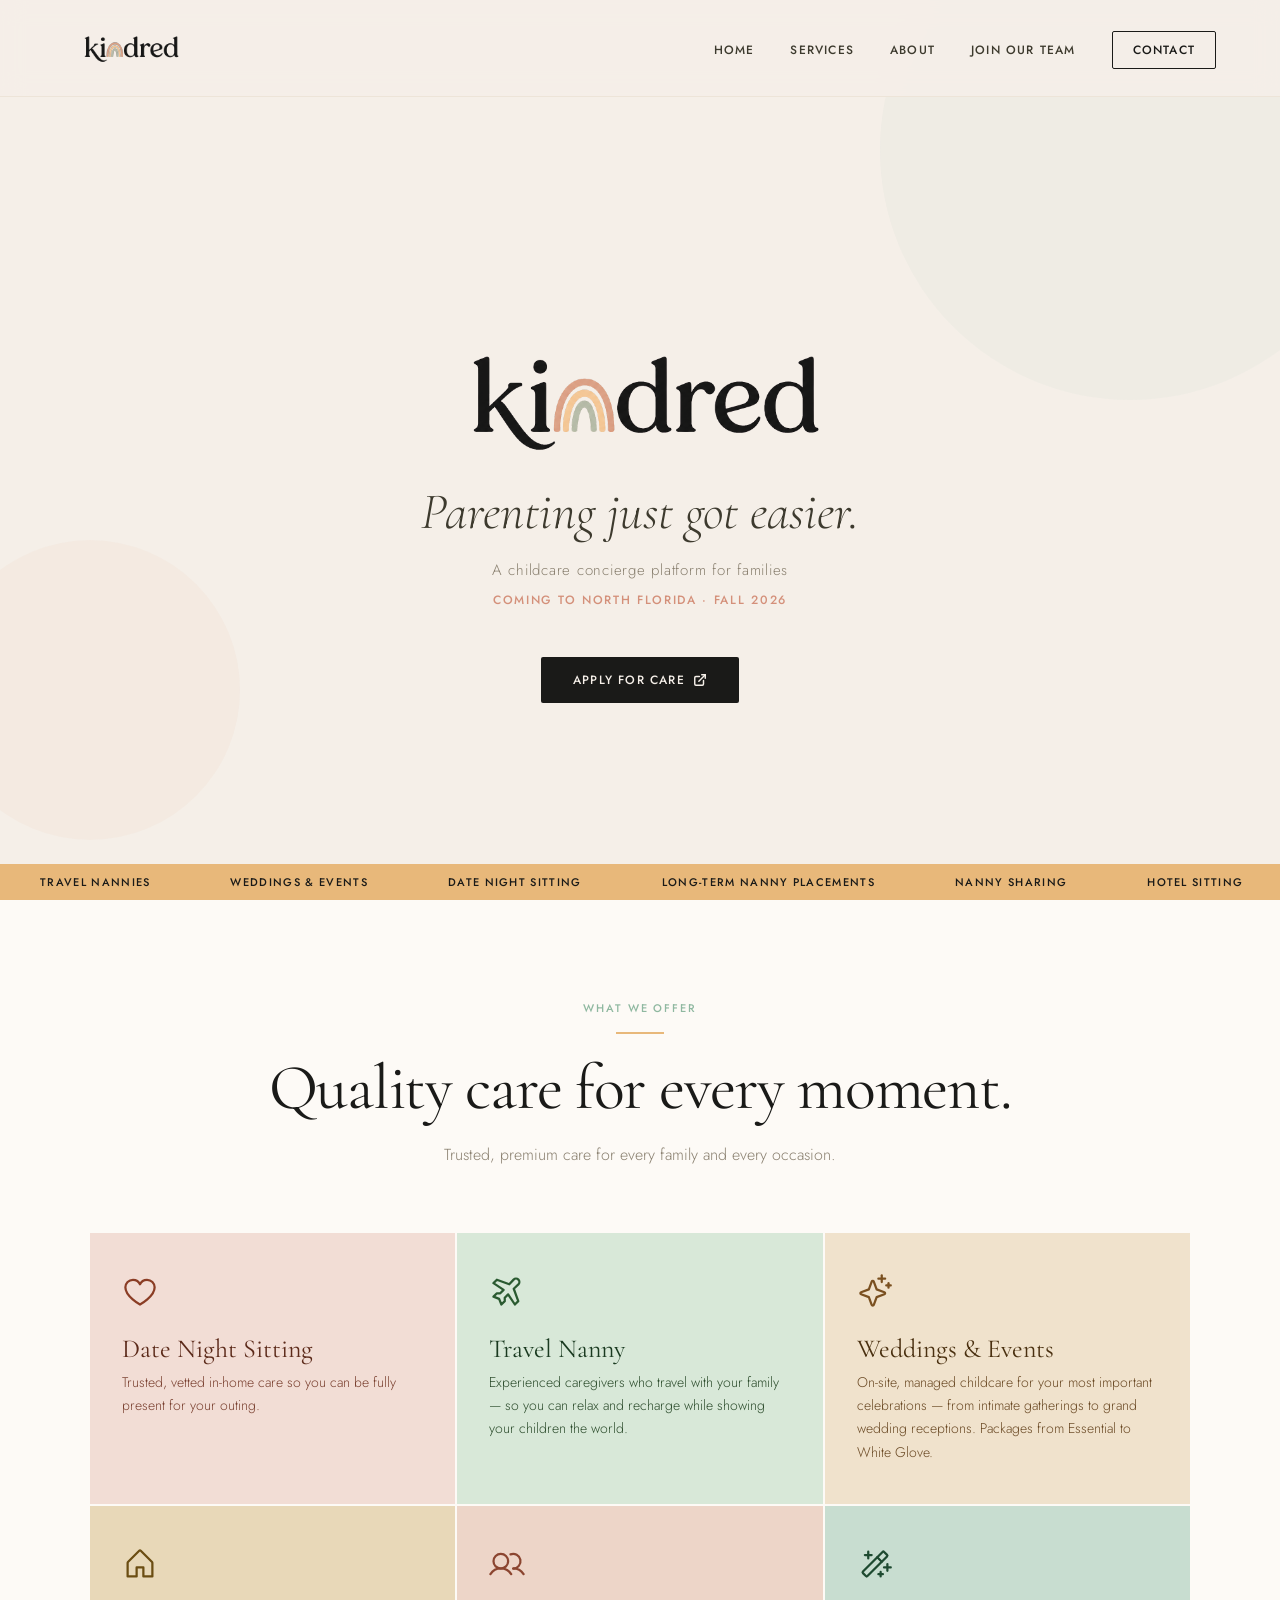
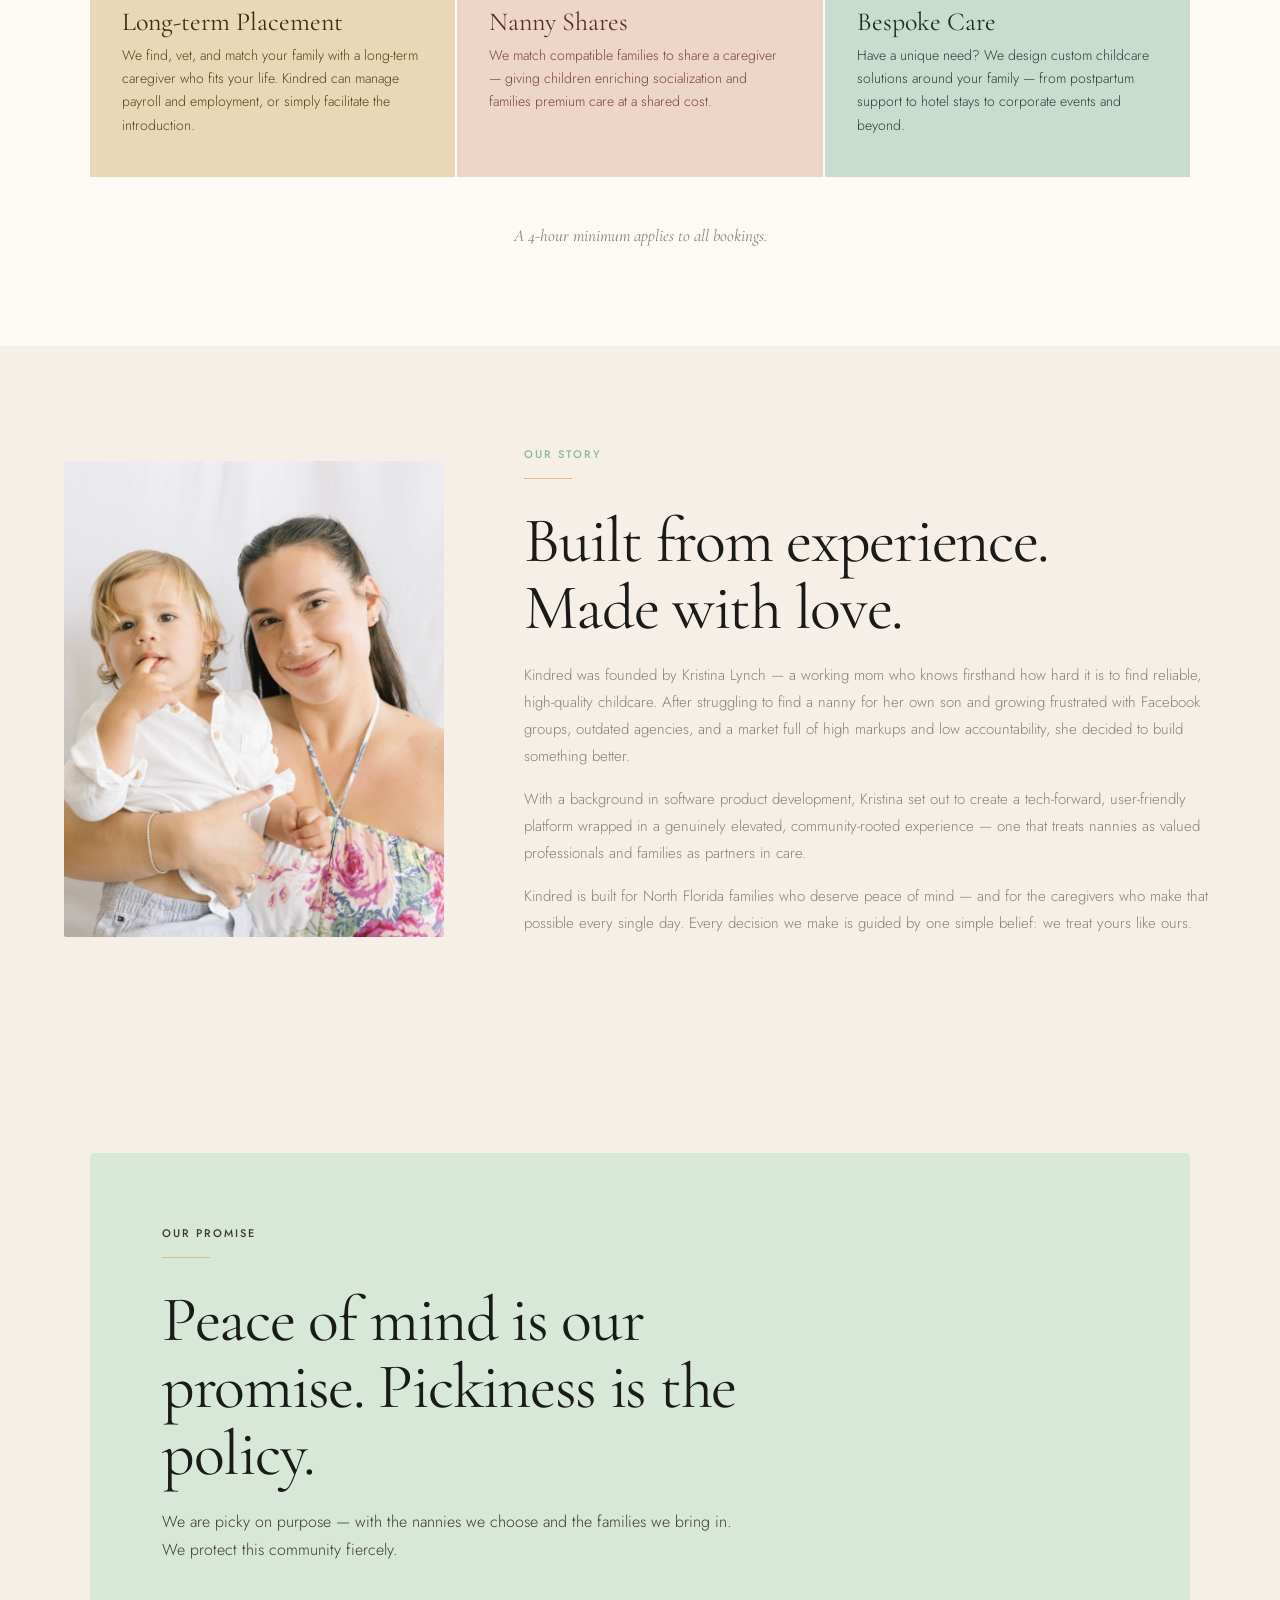
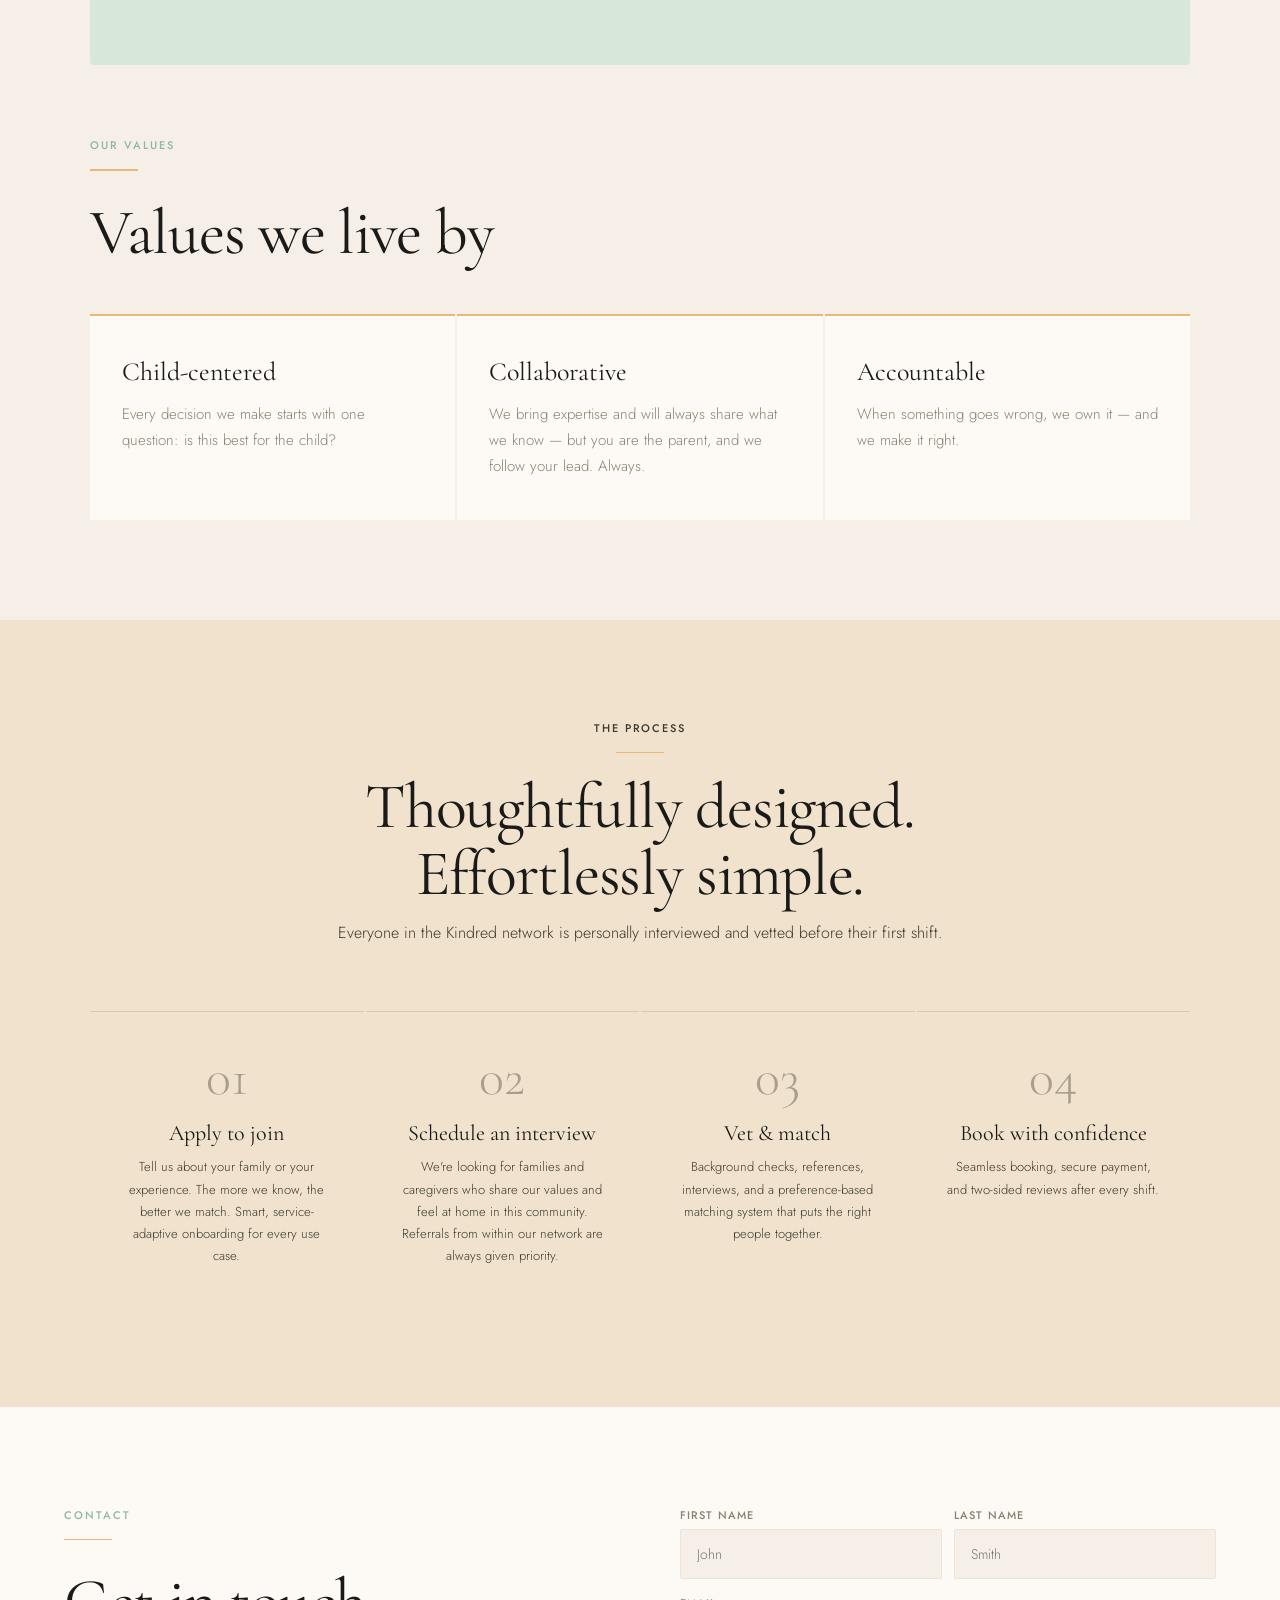
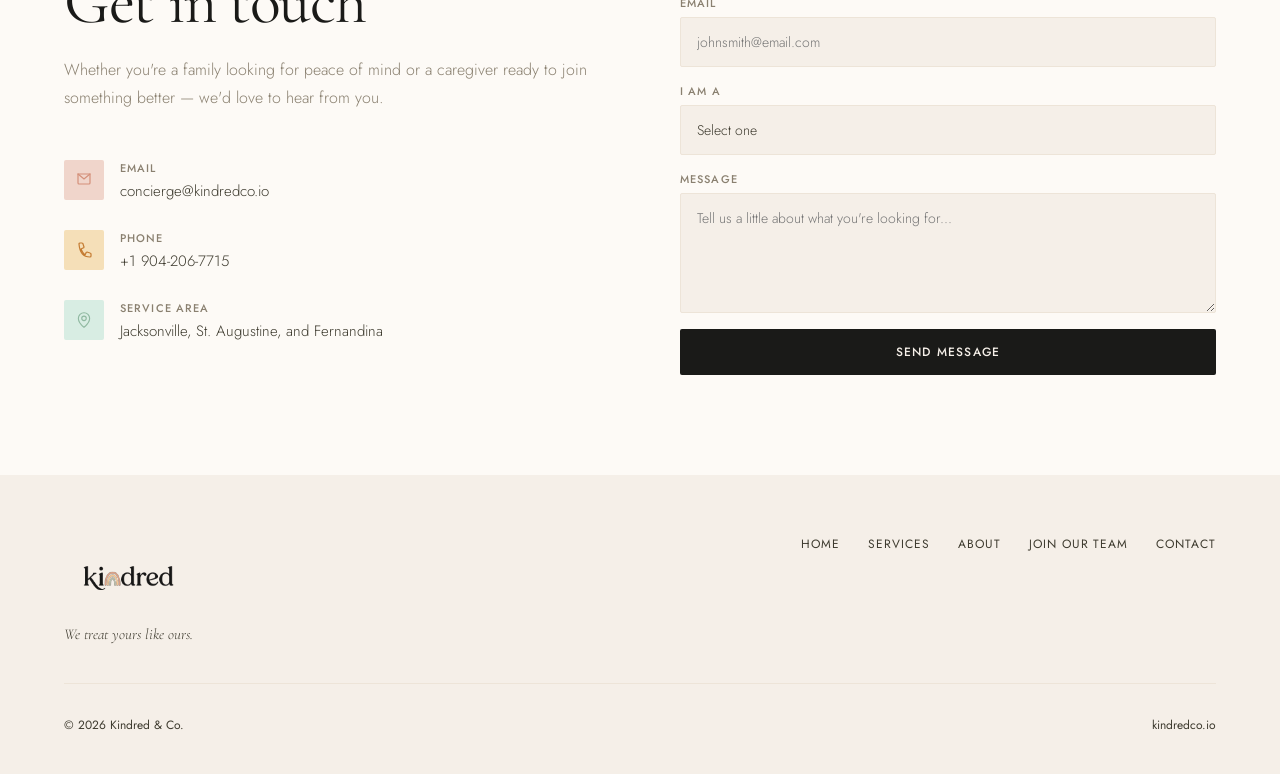
==== index.html @ 2876bc1e "Initial commit — kindred childcare concierge website Multi-page static site with separated HTML/CSS/" ====
<!DOCTYPE html>
<html lang="en">
<head>
  <meta charset="utf-8" />
  <meta name="viewport" content="width=device-width, initial-scale=1.0" />
  <title>kindred — childcare concierge · Jacksonville, St. Augustine, and Fernandina</title>
  <link rel="preconnect" href="https://fonts.googleapis.com" />
  <link rel="preconnect" href="https://fonts.gstatic.com" crossorigin />
  <link href="https://fonts.googleapis.com/css2?family=Cormorant+Garamond:ital,wght@0,300;0,400;0,500;0,600;1,300;1,400;1,500&family=Jost:wght@300;400;500;600&display=swap" rel="stylesheet" />
  <link rel="stylesheet" href="styles.css" />
</head>
<body>

  <!-- ═══════════════════════════════════
       NAVIGATION
       To add a link: copy any <li> in .nav-links
       ═══════════════════════════════════ -->
  <header class="site-header">
    <nav class="nav">
      <a class="nav-logo" href="#home">
        <img class="nav-logo-img" src="assets/logo.svg" alt="kindred" />
      </a>

      <ul class="nav-links" id="nav-links">
        <li><a href="#home">Home</a></li>
        <li><a href="#services">Services</a></li>
        <li><a href="#about">About</a></li>
        <li><a href="join.html">Join Our Team</a></li>
        <li><a class="nav-cta" href="#contact">Contact</a></li>
      </ul>

      <button class="hamburger" id="hamburger" aria-label="Toggle menu" aria-expanded="false">
        <span></span>
        <span></span>
        <span></span>
      </button>
    </nav>
  </header>


  <main>

    <!-- ═══════════════════════════════════
         HERO
         ═══════════════════════════════════ -->
    <section id="home">
      <div class="hero-blob hero-blob-1" aria-hidden="true"></div>
      <div class="hero-blob hero-blob-2" aria-hidden="true"></div>

      <div class="hero-logo">
        <img src="assets/logo.svg" alt="kindred" />
      </div>

      <p class="hero-tagline">Parenting just got easier.</p>
      <p class="hero-sub">A childcare concierge platform for families</p>
      <p class="hero-launch">Coming to North Florida · Fall 2026</p>

      <div class="hero-btns">
        <a class="btn-primary btn-external"
           href="https://forms.fillout.com/t/8GdtcbgDPAus"
           target="_blank" rel="noopener noreferrer">
          Apply for Care
          <svg class="btn-icon" xmlns="http://www.w3.org/2000/svg" width="14" height="14" viewBox="0 0 24 24"
               fill="none" stroke="currentColor" stroke-width="2.5" stroke-linecap="round" stroke-linejoin="round" aria-hidden="true">
            <path d="M18 13v6a2 2 0 0 1-2 2H5a2 2 0 0 1-2-2V8a2 2 0 0 1 2-2h6"/>
            <polyline points="15 3 21 3 21 9"/>
            <line x1="10" y1="14" x2="21" y2="3"/>
          </svg>
        </a>
      </div>

      <!-- Duplicated items create the seamless infinite scroll illusion -->
      <div class="ticker-wrap" aria-hidden="true">
        <div class="ticker">
          <span class="ticker-item">Travel Nannies</span>
          <span class="ticker-item">Weddings &amp; Events</span>
          <span class="ticker-item">Date Night Sitting</span>
          <span class="ticker-item">Long-term Nanny Placements</span>
          <span class="ticker-item">Nanny Sharing</span>
          <span class="ticker-item">Hotel Sitting</span>
          <span class="ticker-item">Travel Nannies</span>
          <span class="ticker-item">Weddings &amp; Events</span>
          <span class="ticker-item">Date Night Sitting</span>
          <span class="ticker-item">Long-term Nanny Placements</span>
          <span class="ticker-item">Nanny Sharing</span>
          <span class="ticker-item">Hotel Sitting</span>
        </div>
      </div>
    </section>


    <!-- ═══════════════════════════════════
         SERVICES
         To add a service: copy one <article class="service-card ...">
         block and assign the next sc-N color class.
         ═══════════════════════════════════ -->
    <section id="services">
      <div class="services-header">
        <span class="section-eyebrow">What we offer</span>
        <div class="rule rule--centered"></div>
        <h2 class="section-title">Quality care for every moment.</h2>
        <p class="section-body">Trusted, premium care for every family and every occasion.</p>
      </div>

      <div class="services-grid">

        <article class="service-card sc-1">
          <svg class="service-icon" fill="none" viewBox="0 0 256 256" aria-hidden="true">
            <path d="M128,224S24,168,24,102A54,54,0,0,1,78,48c22.59,0,41.94,12.31,50,32,8.06-19.69,27.41-32,50-32a54,54,0,0,1,54,54C232,168,128,224,128,224Z"
                  fill="none" stroke="#8B3D25" stroke-linecap="round" stroke-linejoin="round" stroke-width="16"/>
          </svg>
          <h3 class="service-name">Date Night Sitting</h3>
          <p class="service-desc">Trusted, vetted in-home care so you can be fully present for your outing.</p>
        </article>

        <article class="service-card sc-2">
          <svg class="service-icon" fill="none" viewBox="0 0 256 256" aria-hidden="true">
            <path d="M88,224l24-24V176l24-24,48,72,24-24-32-88,33-31A24,24,0,0,0,175,47L144,80,56,48,32,72l72,48L80,144H56L32,168l40,16Z"
                  fill="none" stroke="#2A5A30" stroke-linecap="round" stroke-linejoin="round" stroke-width="16"/>
          </svg>
          <h3 class="service-name">Travel Nanny</h3>
          <p class="service-desc">Experienced caregivers who travel with your family — so you can relax and recharge while showing your children the world.</p>
        </article>

        <article class="service-card sc-3">
          <svg class="service-icon" fill="none" viewBox="0 0 256 256" aria-hidden="true">
            <path d="M84.27,171.73l-55.09-20.3a7.92,7.92,0,0,1,0-14.86l55.09-20.3,20.3-55.09a7.92,7.92,0,0,1,14.86,0l20.3,55.09,55.09,20.3a7.92,7.92,0,0,1,0,14.86l-55.09,20.3-20.3,55.09a7.92,7.92,0,0,1-14.86,0Z"
                  fill="none" stroke="#7A5020" stroke-linecap="round" stroke-linejoin="round" stroke-width="16"/>
            <line x1="176" y1="16" x2="176" y2="64"   fill="none" stroke="#7A5020" stroke-linecap="round" stroke-linejoin="round" stroke-width="16"/>
            <line x1="224" y1="72" x2="224" y2="104"  fill="none" stroke="#7A5020" stroke-linecap="round" stroke-linejoin="round" stroke-width="16"/>
            <line x1="152" y1="40" x2="200" y2="40"   fill="none" stroke="#7A5020" stroke-linecap="round" stroke-linejoin="round" stroke-width="16"/>
            <line x1="208" y1="88" x2="240" y2="88"   fill="none" stroke="#7A5020" stroke-linecap="round" stroke-linejoin="round" stroke-width="16"/>
          </svg>
          <h3 class="service-name">Weddings &amp; Events</h3>
          <p class="service-desc">On-site, managed childcare for your most important celebrations — from intimate gatherings to grand wedding receptions. Packages from Essential to White Glove.</p>
        </article>

        <article class="service-card sc-4">
          <svg class="service-icon" fill="none" viewBox="0 0 256 256" aria-hidden="true">
            <path d="M104,216V152h48v64h64V120a8,8,0,0,0-2.34-5.66l-80-80a8,8,0,0,0-11.32,0l-80,80A8,8,0,0,0,40,120v96Z"
                  fill="none" stroke="#6B4D12" stroke-linecap="round" stroke-linejoin="round" stroke-width="16"/>
          </svg>
          <h3 class="service-name">Long-term Placement</h3>
          <p class="service-desc">We find, vet, and match your family with a long-term caregiver who fits your life. Kindred can manage payroll and employment, or simply facilitate the introduction.</p>
        </article>

        <article class="service-card sc-5">
          <svg class="service-icon" fill="none" viewBox="0 0 256 256" aria-hidden="true">
            <circle cx="84" cy="108" r="52" fill="none" stroke="#8B4530" stroke-linecap="round" stroke-linejoin="round" stroke-width="16"/>
            <path d="M10.23,200a88,88,0,0,1,147.54,0"  fill="none" stroke="#8B4530" stroke-linecap="round" stroke-linejoin="round" stroke-width="16"/>
            <path d="M172,160a87.93,87.93,0,0,1,73.77,40" fill="none" stroke="#8B4530" stroke-linecap="round" stroke-linejoin="round" stroke-width="16"/>
            <path d="M152.69,59.7A52,52,0,1,1,172,160"  fill="none" stroke="#8B4530" stroke-linecap="round" stroke-linejoin="round" stroke-width="16"/>
          </svg>
          <h3 class="service-name">Nanny Shares</h3>
          <p class="service-desc">We match compatible families to share a caregiver — giving children enriching socialization and families premium care at a shared cost.</p>
        </article>

        <article class="service-card sc-6">
          <svg class="service-icon" fill="none" viewBox="0 0 256 256" aria-hidden="true">
            <line x1="216" y1="128" x2="216" y2="176" fill="none" stroke="#1E4A30" stroke-linecap="round" stroke-linejoin="round" stroke-width="16"/>
            <line x1="192" y1="152" x2="240" y2="152" fill="none" stroke="#1E4A30" stroke-linecap="round" stroke-linejoin="round" stroke-width="16"/>
            <line x1="80"  y1="40"  x2="80"  y2="88"  fill="none" stroke="#1E4A30" stroke-linecap="round" stroke-linejoin="round" stroke-width="16"/>
            <line x1="56"  y1="64"  x2="104" y2="64"  fill="none" stroke="#1E4A30" stroke-linecap="round" stroke-linejoin="round" stroke-width="16"/>
            <line x1="168" y1="184" x2="168" y2="216" fill="none" stroke="#1E4A30" stroke-linecap="round" stroke-linejoin="round" stroke-width="16"/>
            <line x1="152" y1="200" x2="184" y2="200" fill="none" stroke="#1E4A30" stroke-linecap="round" stroke-linejoin="round" stroke-width="16"/>
            <line x1="144" y1="80"  x2="176" y2="112" fill="none" stroke="#1E4A30" stroke-linecap="round" stroke-linejoin="round" stroke-width="16"/>
            <rect x="21.49" y="105.37" width="213.02" height="45.25" rx="8"
                  transform="translate(-53.02 128) rotate(-45)"
                  fill="none" stroke="#1E4A30" stroke-linecap="round" stroke-linejoin="round" stroke-width="16"/>
          </svg>
          <h3 class="service-name">Bespoke Care</h3>
          <p class="service-desc">Have a unique need? We design custom childcare solutions around your family — from postpartum support to hotel stays to corporate events and beyond.</p>
        </article>

      </div>

      <p class="services-note">A 4-hour minimum applies to all bookings.</p>
    </section>


    <!-- ═══════════════════════════════════
         ABOUT
         To swap the photo: replace assets/founder.jpg
         ═══════════════════════════════════ -->
    <section id="about">
      <div class="about-photo">
        <img src="assets/founder.jpg" alt="Kristina Lynch, Founder of Kindred & Co." />
      </div>
      <div class="about-content">
        <span class="section-eyebrow">Our story</span>
        <div class="rule"></div>
        <h2 class="section-title">Built from experience.<br />Made with love.</h2>
        <p class="about-body">Kindred was founded by Kristina Lynch — a working mom who knows firsthand how hard it is to find reliable, high-quality childcare. After struggling to find a nanny for her own son and growing frustrated with Facebook groups, outdated agencies, and a market full of high markups and low accountability, she decided to build something better.</p>
        <p class="about-body">With a background in software product development, Kristina set out to create a tech-forward, user-friendly platform wrapped in a genuinely elevated, community-rooted experience — one that treats nannies as valued professionals and families as partners in care.</p>
        <p class="about-body">Kindred is built for North Florida families who deserve peace of mind — and for the caregivers who make that possible every single day. Every decision we make is guided by one simple belief: we treat yours like ours.</p>
      </div>
    </section>


    <!-- ═══════════════════════════════════
         PROMISE & VALUES
         To add a value: copy one <article class="value-card"> block
         ═══════════════════════════════════ -->
    <section id="promise">
      <div class="promise-wrapper">

        <div class="promise-block">
          <span class="section-eyebrow">Our promise</span>
          <div class="rule"></div>
          <h2 class="section-title">Peace of mind is our promise. Pickiness is the policy.</h2>
          <p class="promise-body">We are picky on purpose — with the nannies we choose and the families we bring in. We protect this community fiercely.</p>
        </div>

        <span class="section-eyebrow">Our values</span>
        <div class="rule"></div>
        <h2 class="section-title section-title--spaced">Values we live by</h2>

        <div class="values-grid">
          <article class="value-card">
            <h3 class="value-title">Child-centered</h3>
            <p class="value-body">Every decision we make starts with one question: is this best for the child?</p>
          </article>
          <article class="value-card">
            <h3 class="value-title">Collaborative</h3>
            <p class="value-body">We bring expertise and will always share what we know — but you are the parent, and we follow your lead. Always.</p>
          </article>
          <article class="value-card">
            <h3 class="value-title">Accountable</h3>
            <p class="value-body">When something goes wrong, we own it — and we make it right.</p>
          </article>
        </div>

      </div>
    </section>


    <!-- ═══════════════════════════════════
         HOW IT WORKS
         To add a step: copy one <div class="step"> block
         and update the step-num
         ═══════════════════════════════════ -->
    <section id="how-it-works">
      <span class="section-eyebrow">The process</span>
      <div class="rule rule--centered"></div>
      <h2 class="section-title">Thoughtfully designed.<br />Effortlessly simple.</h2>
      <p class="section-body">Everyone in the Kindred network is personally interviewed and vetted before their first shift.</p>

      <div class="steps">
        <div class="step">
          <div class="step-num">01</div>
          <h3 class="step-title">Apply to join</h3>
          <p class="step-desc">Tell us about your family or your experience. The more we know, the better we match. Smart, service-adaptive onboarding for every use case.</p>
        </div>
        <div class="step">
          <div class="step-num">02</div>
          <h3 class="step-title">Schedule an interview</h3>
          <p class="step-desc">We're looking for families and caregivers who share our values and feel at home in this community. Referrals from within our network are always given priority.</p>
        </div>
        <div class="step">
          <div class="step-num">03</div>
          <h3 class="step-title">Vet &amp; match</h3>
          <p class="step-desc">Background checks, references, interviews, and a preference-based matching system that puts the right people together.</p>
        </div>
        <div class="step">
          <div class="step-num">04</div>
          <h3 class="step-title">Book with confidence</h3>
          <p class="step-desc">Seamless booking, secure payment, and two-sided reviews after every shift.</p>
        </div>
      </div>
    </section>


    <!-- ═══════════════════════════════════
         CONTACT
         To change the contact email: edit .contact-value below
         Form currently shows a visual confirmation only — wire
         up the action attribute to a backend or service like
         Formspree when ready.
         ═══════════════════════════════════ -->
    <section id="contact">
      <div class="contact-grid">

        <div class="contact-info">
          <span class="section-eyebrow">Contact</span>
          <div class="rule"></div>
          <h2 class="section-title">Get in touch</h2>
          <p class="section-body contact-intro">Whether you're a family looking for peace of mind or a caregiver ready to join something better — we'd love to hear from you.</p>

          <div class="contact-detail">
            <div class="contact-icon contact-icon--blush">
              <svg fill="none" height="18" viewBox="0 0 18 18" width="18" aria-hidden="true">
                <path d="M3 3 L15 3 L15 12 Q15 13 14 13 L4 13 Q3 13 3 12 Z" stroke="#D4907A" stroke-linejoin="round" stroke-width="1.2"/>
                <path d="M3 3 L9 8 L15 3" stroke="#D4907A" stroke-linecap="round" stroke-width="1.2"/>
              </svg>
            </div>
            <div>
              <p class="contact-label">Email</p>
              <p class="contact-value">concierge@kindredco.io</p>
            </div>
          </div>

          <div class="contact-detail">
            <div class="contact-icon contact-icon--amber">
              <svg fill="none" height="18" viewBox="0 0 18 18" width="18" aria-hidden="true">
                <path d="M4 3 Q4 2 5 2 L7 2 Q8 2 8 3 L9 6 Q9 7 8 7 L6 8 Q7 11 10 14 L11 12 Q11 11 12 11 L15 12 Q16 12 16 13 L16 15 Q16 16 15 16 Q5 16 4 3 Z" stroke="#C47A30" stroke-linejoin="round" stroke-width="1.2"/>
              </svg>
            </div>
            <div>
              <p class="contact-label">Phone</p>
              <p class="contact-value">+1 904-206-7715</p>
            </div>
          </div>

          <div class="contact-detail">
            <div class="contact-icon contact-icon--sage">
              <svg xmlns="http://www.w3.org/2000/svg" width="18" height="18" fill="#8FB8A0" viewBox="0 0 256 256" aria-hidden="true">
                <path d="M128,64a40,40,0,1,0,40,40A40,40,0,0,0,128,64Zm0,64a24,24,0,1,1,24-24A24,24,0,0,1,128,128Zm0-112a88.1,88.1,0,0,0-88,88c0,31.4,14.51,64.68,42,96.25a254.19,254.19,0,0,0,41.45,38.3,8,8,0,0,0,9.18,0A254.19,254.19,0,0,0,174,200.25c27.45-31.57,42-64.85,42-96.25A88.1,88.1,0,0,0,128,16Zm0,206c-16.53-13-72-60.75-72-118a72,72,0,0,1,144,0C200,161.23,144.53,209,128,222Z"/>
              </svg>
            </div>
            <div>
              <p class="contact-label">Service area</p>
              <p class="contact-value">Jacksonville, St. Augustine, and Fernandina</p>
            </div>
          </div>
        </div>

        <div>
          <form class="contact-form" id="contact-form" novalidate>
            <div class="form-row">
              <div class="form-group">
                <label class="form-label" for="first-name">First name</label>
                <input class="form-input" id="first-name" name="firstName" type="text" placeholder="John" required />
              </div>
              <div class="form-group">
                <label class="form-label" for="last-name">Last name</label>
                <input class="form-input" id="last-name" name="lastName" type="text" placeholder="Smith" required />
              </div>
            </div>
            <div class="form-group">
              <label class="form-label" for="email">Email</label>
              <input class="form-input" id="email" name="email" type="email" placeholder="johnsmith@email.com" required />
            </div>
            <div class="form-group">
              <label class="form-label" for="role">I am a</label>
              <select class="form-select form-input" id="role" name="role">
                <option value="">Select one</option>
                <option value="family">Parent looking for childcare</option>
                <option value="caregiver">Caregiver interested in joining</option>
                <option value="planner">Wedding / event planner</option>
                <option value="hotel">Hotel or hospitality partner</option>
                <option value="other">Other</option>
              </select>
            </div>
            <div class="form-group">
              <label class="form-label" for="message">Message</label>
              <textarea class="form-textarea" id="message" name="message" placeholder="Tell us a little about what you're looking for..."></textarea>
            </div>
            <button class="btn-primary btn-submit" type="submit">Send message</button>
          </form>
        </div>

      </div>
    </section>

  </main>


  <!-- ═══════════════════════════════════
       FOOTER
       To update the copyright year: edit the span below
       ═══════════════════════════════════ -->
  <footer class="footer">
    <div class="footer-top">
      <div>
        <img class="footer-logo-img" src="assets/logo.svg" alt="kindred" />
        <p class="footer-tagline">We treat yours like ours.</p>
      </div>
      <nav class="footer-links" aria-label="Footer navigation">
        <a href="#home">Home</a>
        <a href="#services">Services</a>
        <a href="#about">About</a>
        <a href="#join-our-team">Join Our Team</a>
        <a href="#contact">Contact</a>
      </nav>
    </div>
    <div class="footer-bottom">
      <span>© 2026 Kindred &amp; Co.</span>
      <span>kindredco.io</span>
    </div>
  </footer>

  <script src="script.js"></script>
</body>
</html>
---- styles.css ----
/* ═══════════════════════════════════════════════════════════════
   styles.css — kindred childcare concierge
   Sections: Variables → Reset → Utilities → Buttons → Nav →
             Hero → Sections → Services → About → Promise →
             Process → Team → Contact → Footer → Animations →
             Responsive
   ═══════════════════════════════════════════════════════════════ */


/* ── 1. CSS VARIABLES ────────────────────────────────────────── */
:root {
  /* Palette — raw brand colors */
  --color-black:        #1A1A18;
  --color-dark:         #3D3A2E;
  --color-mid:          #8A8070;
  --color-sage:         #8FB8A0;
  --color-sage-light:   #D8EDE3;
  --color-amber:        #E8B87A;
  --color-amber-light:  #F5DFB8;
  --color-blush:        #D4907A;
  --color-blush-light:  #F0D5CB;
  --color-cream:        #F5EFE8;
  --color-sand:         #EDE4D8;
  --color-white:        #FDFAF6;

  /* Semantic aliases — change these to retheme without touching component CSS */
  --primary:    var(--color-sage);
  --secondary:  var(--color-amber);
  --background: var(--color-cream);
  --surface:    var(--color-sand);
  --text:       var(--color-dark);
  --text-muted: var(--color-mid);

  /* Typography */
  --font-serif: 'Cormorant Garamond', serif;
  --font-sans:  'Jost', sans-serif;

  /* Spacing scale */
  --spacing-xs:  8px;
  --spacing-sm:  16px;
  --spacing-md:  28px;
  --spacing-lg:  48px;
  --spacing-xl:  72px;
  --spacing-2xl: 100px;

  /* Layout */
  --nav-height: 96px;
  --max-width:  1100px;
  --gutter:     5%;

  /* Shape */
  --radius-sm: 2px;
  --radius-md: 4px;

  /* Motion */
  --transition: 0.2s ease;
}


/* ── 2. RESET & BASE ─────────────────────────────────────────── */
*, *::before, *::after {
  box-sizing: border-box;
  margin: 0;
  padding: 0;
}

html { scroll-behavior: smooth; }

body {
  font-family: var(--font-sans);
  background: var(--background);
  color: var(--text);
  overflow-x: hidden;
}

img {
  display: block;
  max-width: 100%;
}


/* ── 3. TYPOGRAPHY UTILITIES ─────────────────────────────────── */
.serif { font-family: var(--font-serif); }


/* ── 4. BUTTON COMPONENTS ────────────────────────────────────── */
.btn-primary {
  background: var(--color-black);
  color: var(--color-cream);
  padding: 14px 32px;
  border: none;
  border-radius: var(--radius-sm);
  font-family: var(--font-sans);
  font-size: 12px;
  font-weight: 500;
  letter-spacing: 0.1em;
  text-transform: uppercase;
  text-decoration: none;
  cursor: pointer;
  transition: background var(--transition), transform var(--transition);
  display: inline-block;
}
.btn-primary:hover {
  background: var(--color-dark);
  transform: translateY(-1px);
}

.btn-outline {
  border: 1px solid var(--color-black);
  color: var(--color-black);
  padding: 14px 32px;
  border-radius: var(--radius-sm);
  font-size: 12px;
  font-weight: 500;
  letter-spacing: 0.1em;
  text-transform: uppercase;
  text-decoration: none;
  transition: all var(--transition);
  display: inline-block;
}
.btn-outline:hover {
  background: var(--color-black);
  color: var(--color-cream);
  transform: translateY(-1px);
}

/* Modifier: button with a trailing icon */
.btn-external {
  display: inline-flex;
  align-items: center;
  gap: 8px;
}
.btn-icon { flex-shrink: 0; }

/* Modifier: full-width form submit */
.btn-submit {
  width: 100%;
  text-align: center;
}


/* ── 5. NAV / HEADER ─────────────────────────────────────────── */
.site-header {
  position: fixed;
  top: 0; left: 0; right: 0;
  z-index: 100;
  background: rgba(245, 239, 232, 0.94);
  backdrop-filter: blur(12px);
  border-bottom: 0.5px solid var(--color-sand);
}

.nav {
  padding: 0 var(--gutter);
  height: var(--nav-height);
  display: flex;
  align-items: center;
  justify-content: space-between;
}

.nav-logo {
  display: flex;
  align-items: center;
  text-decoration: none;
  flex-shrink: 0;
}
.nav-logo-img {
  height: 88px;
  width: auto;
}

.nav-links {
  display: flex;
  align-items: center;
  gap: 36px;
  list-style: none;
}
.nav-links a {
  font-size: 12px;
  font-weight: 500;
  letter-spacing: 0.1em;
  text-transform: uppercase;
  color: var(--color-dark);
  text-decoration: none;
  transition: color var(--transition);
}
.nav-links a:hover { color: var(--color-blush); }

.nav-cta {
  border: 1px solid var(--color-black);
  color: var(--color-black) !important;
  padding: 9px 20px;
  border-radius: var(--radius-sm);
}
.nav-cta:hover {
  background: var(--color-black);
  color: var(--color-cream) !important;
}

.hamburger {
  display: none;
  flex-direction: column;
  gap: 5px;
  cursor: pointer;
  padding: 4px;
  background: none;
  border: none;
}
.hamburger span {
  width: 22px;
  height: 1.5px;
  background: var(--color-black);
  display: block;
  transition: all 0.3s;
}

/* Mobile menu open state — toggled by script.js */
.nav-links.is-open {
  display: flex;
  flex-direction: column;
  position: fixed;
  top: var(--nav-height);
  left: 0; right: 0;
  background: rgba(245, 239, 232, 0.97);
  padding: 24px var(--gutter);
  gap: 24px;
  border-bottom: 0.5px solid var(--color-sand);
  z-index: 99;
}


/* ── 6. HERO ─────────────────────────────────────────────────── */
#home {
  min-height: 100vh;
  display: flex;
  align-items: center;
  justify-content: center;
  flex-direction: column;
  padding: 120px var(--gutter) 80px;
  text-align: center;
  position: relative;
  overflow: hidden;
}

.hero-logo {
  margin-bottom: -80px;
  opacity: 0;
  animation: fadeUp 0.8s 0.35s forwards;
}
.hero-logo img {
  max-width: clamp(240px, 38vw, 520px);
  height: auto;
  margin: 0 auto;
}

.hero-tagline {
  font-family: var(--font-serif);
  font-size: clamp(28px, 4vw, 52px);
  font-weight: 300;
  font-style: italic;
  color: var(--color-dark);
  margin-bottom: 16px;
  opacity: 0;
  animation: fadeUp 0.8s 0.5s forwards;
}

.hero-sub {
  font-size: 15px;
  font-weight: 300;
  color: var(--text-muted);
  letter-spacing: 0.05em;
  margin-bottom: 10px;
  opacity: 0;
  animation: fadeUp 0.8s 0.6s forwards;
}

.hero-launch {
  font-size: 12px;
  font-weight: 500;
  letter-spacing: 0.14em;
  text-transform: uppercase;
  color: var(--color-blush);
  margin-bottom: 48px;
  opacity: 0;
  animation: fadeUp 0.8s 0.7s forwards;
}

.hero-btns {
  display: flex;
  gap: 14px;
  justify-content: center;
  flex-wrap: wrap;
  opacity: 0;
  animation: fadeUp 0.8s 0.85s forwards;
}

/* Decorative background blobs */
.hero-blob {
  position: absolute;
  border-radius: 50%;
  pointer-events: none;
  opacity: 0.06;
}
.hero-blob-1 {
  width: 500px; height: 500px;
  background: var(--color-sage);
  top: -100px; right: -100px;
}
.hero-blob-2 {
  width: 300px; height: 300px;
  background: var(--color-blush);
  bottom: 60px; left: -60px;
}

/* Scrolling ticker */
.ticker-wrap {
  position: absolute;
  bottom: 0; left: 0; right: 0;
  background: var(--secondary);
  overflow: hidden;
  padding: 10px 0;
}
.ticker {
  display: flex;
  white-space: nowrap;
  animation: ticker 32s linear infinite;
}
.ticker-item {
  font-size: 11px;
  font-weight: 500;
  letter-spacing: 0.12em;
  text-transform: uppercase;
  color: var(--color-black);
  padding: 0 40px;
}


/* ── 7. SECTION BASE ─────────────────────────────────────────── */
section { padding: var(--spacing-2xl) var(--gutter); }

.section-eyebrow {
  font-size: 11px;
  font-weight: 500;
  letter-spacing: 0.18em;
  text-transform: uppercase;
  color: var(--primary);
  margin-bottom: 16px;
  display: block;
}

.section-title {
  font-family: var(--font-serif);
  font-size: clamp(36px, 5vw, 64px);
  font-weight: 400;
  color: var(--color-black);
  line-height: 1.05;
  margin-bottom: 20px;
  letter-spacing: -0.02em;
}

/* Modifier: extra space below heading (before a grid/list) */
.section-title--spaced { margin-bottom: 48px; }

.section-body {
  font-size: 16px;
  font-weight: 300;
  color: var(--text-muted);
  line-height: 1.75;
  max-width: 620px;
}

/* Decorative rule under eyebrow */
.rule {
  width: 48px;
  height: 1.5px;
  background: var(--secondary);
  margin-bottom: 28px;
}
.rule--centered {
  margin-left: auto;
  margin-right: auto;
  margin-bottom: 20px;
}


/* ── 8. SERVICES ─────────────────────────────────────────────── */
#services { background: var(--color-white); }

.services-header {
  text-align: center;
  margin-bottom: 64px;
}
.services-header .section-body {
  margin: 0 auto;
  text-align: center;
}

.services-grid {
  display: grid;
  grid-template-columns: repeat(3, 1fr);
  gap: 2px;
  max-width: var(--max-width);
  margin: 0 auto 48px;
}

.service-card {
  padding: 40px 32px;
  transition: filter var(--transition);
  cursor: default;
}
.service-card:hover { filter: brightness(0.96); }

/* Per-card color themes — to change a card's palette, edit just these vars */
.sc-1 { background: #F2DDD5; }
.sc-1 .service-name  { color: #5C2A1A; }
.sc-1 .service-price { color: #8B3D25; }
.sc-1 .service-desc  { color: #7A4030; }

.sc-2 { background: #D8E8D8; }
.sc-2 .service-name  { color: #1A3A20; }
.sc-2 .service-price { color: #2A5A30; }
.sc-2 .service-desc  { color: #2D4D2D; }

.sc-3 { background: #F0E2CC; }
.sc-3 .service-name  { color: #4A3010; }
.sc-3 .service-price { color: #7A5020; }
.sc-3 .service-desc  { color: #6B4A25; }

.sc-4 { background: #E8D8B8; }
.sc-4 .service-name  { color: #3D2D08; }
.sc-4 .service-price { color: #6B4D12; }
.sc-4 .service-desc  { color: #5C4015; }

.sc-5 { background: #EDD5C8; }
.sc-5 .service-name  { color: #5C3020; }
.sc-5 .service-price { color: #8B4530; }
.sc-5 .service-desc  { color: #7A4535; }

.sc-6 { background: #C8DDD0; }
.sc-6 .service-name  { color: #143020; }
.sc-6 .service-price { color: #1E4A30; }
.sc-6 .service-desc  { color: #254035; }

.service-icon {
  width: 36px; height: 36px;
  margin-bottom: 20px;
}
.service-name {
  font-family: var(--font-serif);
  font-size: 26px;
  font-weight: 400;
  color: var(--color-black);
  margin-bottom: 8px;
  line-height: 1.1;
}
.service-price {
  font-size: 12px;
  font-weight: 500;
  letter-spacing: 0.08em;
  color: var(--primary);
  margin-bottom: 14px;
  text-transform: uppercase;
}
.service-desc {
  font-size: 14px;
  font-weight: 300;
  color: var(--text-muted);
  line-height: 1.65;
}

.services-note {
  text-align: center;
  font-style: italic;
  font-family: var(--font-serif);
  font-size: 17px;
  color: var(--text-muted);
}


/* ── 9. ABOUT ────────────────────────────────────────────────── */
#about {
  display: grid;
  grid-template-columns: 0.55fr 1fr;
  gap: 80px;
  align-items: center;
}

.about-photo {
  aspect-ratio: 4/5;
  background: var(--surface);
  border-radius: var(--radius-sm);
  overflow: hidden;
}
.about-photo img {
  width: 100%; height: 100%;
  object-fit: cover;
  display: block;
}

.about-body {
  font-size: 15px;
  font-weight: 300;
  color: var(--text-muted);
  line-height: 1.8;
  margin-bottom: 16px;
}


/* ── 10. PROMISE & VALUES ────────────────────────────────────── */
#promise { background: var(--background); }

.promise-wrapper {
  max-width: var(--max-width);
  margin: 0 auto;
}

/* Dark "Our Promise" block */
.promise-block {
  background: #D8E8D8; /* sc-2 / Travel Nanny light green */
  border-radius: var(--radius-md);
  padding: clamp(40px, 6vw, 72px);
  margin-bottom: var(--spacing-xl);
}
.promise-block .section-eyebrow { color: var(--color-dark); }
.promise-block .rule            { background: var(--secondary); }
.promise-block .section-title   { color: var(--color-black); max-width: 640px; }

.promise-body {
  font-size: 16px;
  font-weight: 300;
  color: var(--color-dark);
  line-height: 1.8;
  max-width: 580px;
  margin-bottom: var(--spacing-md);
}

/* "Our Values" grid */
.values-grid {
  display: grid;
  grid-template-columns: repeat(3, 1fr);
  gap: 2px;
}
.value-card {
  background: var(--color-white);
  padding: 40px 32px;
  border-top: 2px solid var(--secondary);
}
.value-title {
  font-family: var(--font-serif);
  font-size: 26px;
  font-weight: 400;
  color: var(--color-black);
  margin-bottom: 14px;
}
.value-body {
  font-size: 15px;
  font-weight: 300;
  color: var(--text-muted);
  line-height: 1.75;
}


/* ── 11. PROCESS (HOW IT WORKS) ──────────────────────────────── */
#how-it-works {
  background: #F0E2CC;
  text-align: center;
}
#how-it-works .section-eyebrow { color: var(--color-dark); }
#how-it-works .section-title   { color: var(--color-black); margin-bottom: 12px; }
#how-it-works .section-body    { color: var(--color-dark); margin: 0 auto 64px; text-align: center; }
#how-it-works .rule            { background: var(--secondary); margin: 0 auto 20px; }

.steps {
  display: grid;
  grid-template-columns: repeat(4, 1fr);
  gap: 2px;
  max-width: var(--max-width);
  margin: 0 auto;
}
.step {
  padding: 40px 28px;
  border-top: 1px solid rgba(61, 58, 46, 0.15);
}
.step-num {
  font-family: var(--font-serif);
  font-size: 52px;
  font-weight: 300;
  color: var(--color-dark);
  line-height: 1;
  margin-bottom: 16px;
  opacity: 0.4;
}
.step-title {
  font-family: var(--font-serif);
  font-size: 22px;
  font-weight: 400;
  color: var(--color-black);
  margin-bottom: 10px;
}
.step-desc {
  font-size: 13px;
  font-weight: 300;
  color: var(--color-dark);
  line-height: 1.7;
}


/* ── 12. JOIN OUR TEAM ───────────────────────────────────────── */
#join-our-team { background: var(--surface); }

.team-grid {
  display: grid;
  grid-template-columns: 1fr 1fr;
  gap: 80px;
  align-items: start;
}

.team-body {
  font-size: 15px;
  font-weight: 300;
  color: var(--text-muted);
  line-height: 1.8;
  margin-bottom: 24px;
}

.team-subheading {
  font-family: var(--font-serif);
  font-size: 24px;
  font-weight: 400;
  color: var(--color-black);
  margin-bottom: 16px;
  margin-top: 32px;
}

.who-list,
.req-list {
  list-style: none;
  margin-bottom: 32px;
}
.who-list li,
.req-list li {
  font-size: 14px;
  font-weight: 300;
  color: var(--color-dark);
  line-height: 1.6;
  padding: 10px 0;
  border-bottom: 0.5px solid rgba(143, 184, 160, 0.3);
  display: flex;
  align-items: baseline;
  gap: 10px;
}
.who-list li::before {
  content: "—";
  color: var(--primary);
  font-weight: 400;
  flex-shrink: 0;
}
.req-list li::before {
  content: "✓";
  color: var(--primary);
  font-weight: 600;
  flex-shrink: 0;
  font-size: 12px;
}

.team-box {
  background: var(--background);
  padding: 40px;
  border-radius: var(--radius-sm);
  margin-bottom: 20px;
}
.team-box-title {
  font-family: var(--font-serif);
  font-size: 22px;
  font-weight: 400;
  color: var(--color-black);
  margin-bottom: 20px;
}

/* Dark variant — "What you get" box */
.team-box--dark                  { background: var(--color-black); }
.team-box--dark .team-box-title  { color: var(--color-cream); }
.team-box--dark .req-list li     {
  color: rgba(245, 239, 232, 0.8);
  border-bottom-color: rgba(143, 184, 160, 0.15);
}


/* ── 13. CONTACT ─────────────────────────────────────────────── */
#contact { background: var(--color-white); }

.contact-grid {
  display: grid;
  grid-template-columns: 1fr 1fr;
  gap: 80px;
  align-items: start;
}

.contact-intro { margin-bottom: 48px; }

.contact-detail {
  display: flex;
  align-items: flex-start;
  gap: 16px;
  margin-bottom: 28px;
}
.contact-icon {
  width: 40px; height: 40px;
  background: var(--surface);
  border-radius: var(--radius-sm);
  display: flex;
  align-items: center;
  justify-content: center;
  flex-shrink: 0;
}
.contact-icon--blush { background: var(--color-blush-light); }
.contact-icon--amber { background: var(--color-amber-light); }
.contact-icon--sage  { background: var(--color-sage-light); }
.contact-label {
  font-size: 11px;
  font-weight: 500;
  letter-spacing: 0.1em;
  text-transform: uppercase;
  color: var(--color-mid); /* #8A8070 */
  margin-bottom: 4px;
}
.contact-value {
  font-size: 15px;
  font-weight: 300;
  color: var(--text);
}

.contact-form {
  display: flex;
  flex-direction: column;
  gap: 16px;
}
.form-row {
  display: grid;
  grid-template-columns: 1fr 1fr;
  gap: 12px;
}
.form-group {
  display: flex;
  flex-direction: column;
  gap: 6px;
}
.form-label {
  font-size: 11px;
  font-weight: 500;
  letter-spacing: 0.1em;
  text-transform: uppercase;
  color: var(--text-muted);
}
.form-input,
.form-select,
.form-textarea {
  padding: 14px 16px;
  background: var(--background);
  border: 1px solid var(--surface);
  border-radius: var(--radius-sm);
  font-family: var(--font-sans);
  font-size: 14px;
  font-weight: 300;
  color: var(--text);
  outline: none;
  transition: border-color var(--transition);
}
.form-input:focus,
.form-select:focus,
.form-textarea:focus {
  border-color: var(--primary);
}
.form-textarea {
  resize: vertical;
  min-height: 120px;
}
.form-select { appearance: none; }


/* ── 14. FOOTER ──────────────────────────────────────────────── */
.footer {
  background: var(--color-cream);
  padding: 60px var(--gutter) 40px;
}
.footer-top {
  display: flex;
  justify-content: space-between;
  align-items: flex-start;
  gap: 40px;
  padding-bottom: 40px;
  border-bottom: 0.5px solid var(--color-sand);
  margin-bottom: 32px;
  flex-wrap: wrap;
}
.footer-logo-img {
  height: 84px;
  width: auto;
}
.footer-tagline {
  font-family: var(--font-serif);
  font-size: 15px;
  font-weight: 300;
  font-style: italic;
  color: var(--color-dark); /* #524F45 on #F5EFE8 = 7.1:1 ✓ WCAG AAA */
  margin-top: 6px;
}
.footer-links {
  display: flex;
  gap: 28px;
  flex-wrap: wrap;
}
.footer-links a {
  font-size: 12px;
  font-weight: 400;
  letter-spacing: 0.08em;
  text-transform: uppercase;
  color: var(--color-dark); /* #524F45 on #F5EFE8 = 7.1:1 ✓ WCAG AAA */
  text-decoration: none;
  transition: color var(--transition);
}
.footer-links a:hover { color: var(--color-black); /* 13.3:1 ✓ */ }
.footer-bottom {
  display: flex;
  justify-content: space-between;
  font-size: 12px;
  color: var(--color-dark); /* #524F45 on #F5EFE8 = 7.1:1 ✓ WCAG AAA */
  flex-wrap: wrap;
  gap: 8px;
}


/* ── 15. ANIMATIONS ──────────────────────────────────────────── */
@keyframes fadeUp {
  from { opacity: 0; transform: translateY(18px); }
  to   { opacity: 1; transform: translateY(0); }
}
@keyframes ticker {
  from { transform: translateX(0); }
  to   { transform: translateX(-50%); }
}


/* ── 16. RESPONSIVE: tablet (≤768px) ────────────────────────── */
@media (max-width: 768px) {
  .nav-links     { display: none; }
  .hamburger     { display: flex; }

  .services-grid { grid-template-columns: 1fr; }
  #about         { grid-template-columns: 1fr; }
  .about-photo   { aspect-ratio: 3/2; }
  .steps         { grid-template-columns: 1fr 1fr; }
  .team-grid     { grid-template-columns: 1fr; }
  .contact-grid  { grid-template-columns: 1fr; }
  .form-row      { grid-template-columns: 1fr; }
  .values-grid   { grid-template-columns: 1fr; }

  section        { padding: 72px var(--gutter); }
}

/* ── 17. RESPONSIVE: mobile (≤480px) ────────────────────────── */
@media (max-width: 480px) {
  .steps     { grid-template-columns: 1fr; }
  .hero-btns { flex-direction: column; align-items: center; }
}
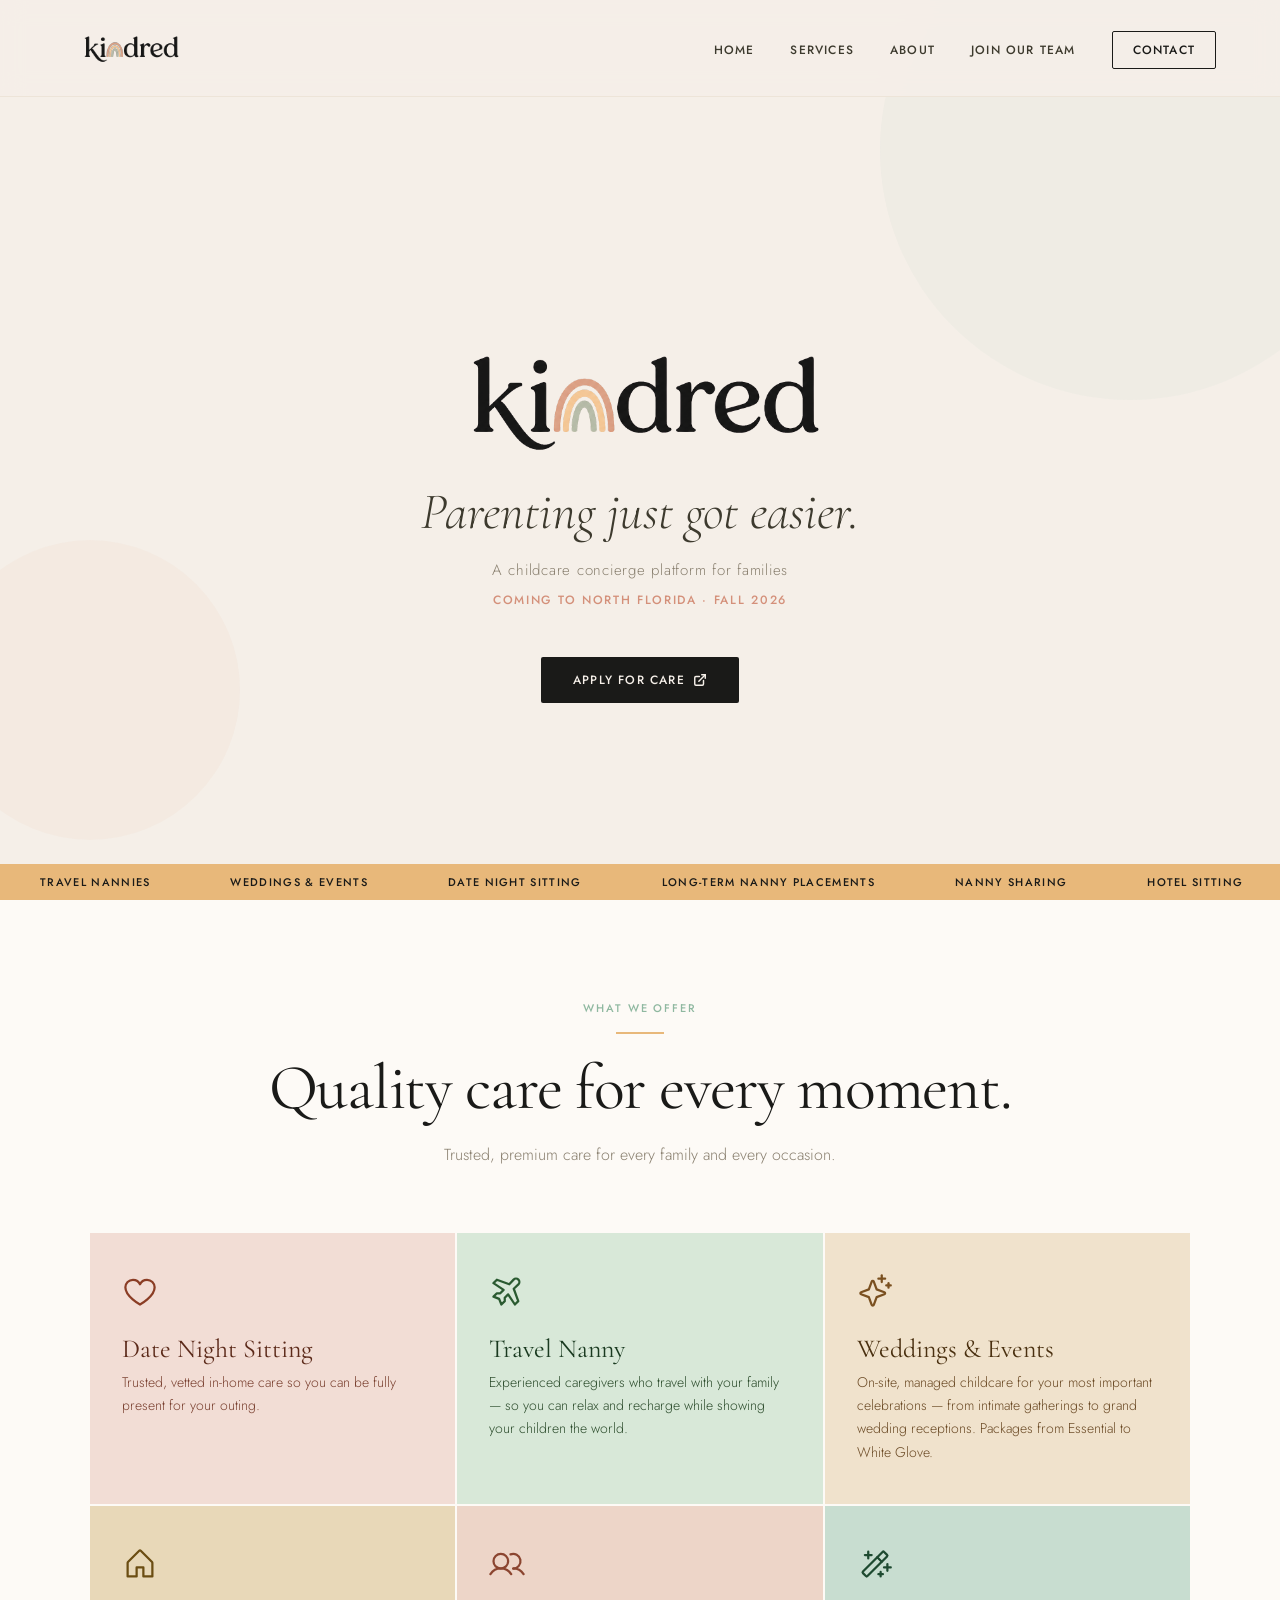
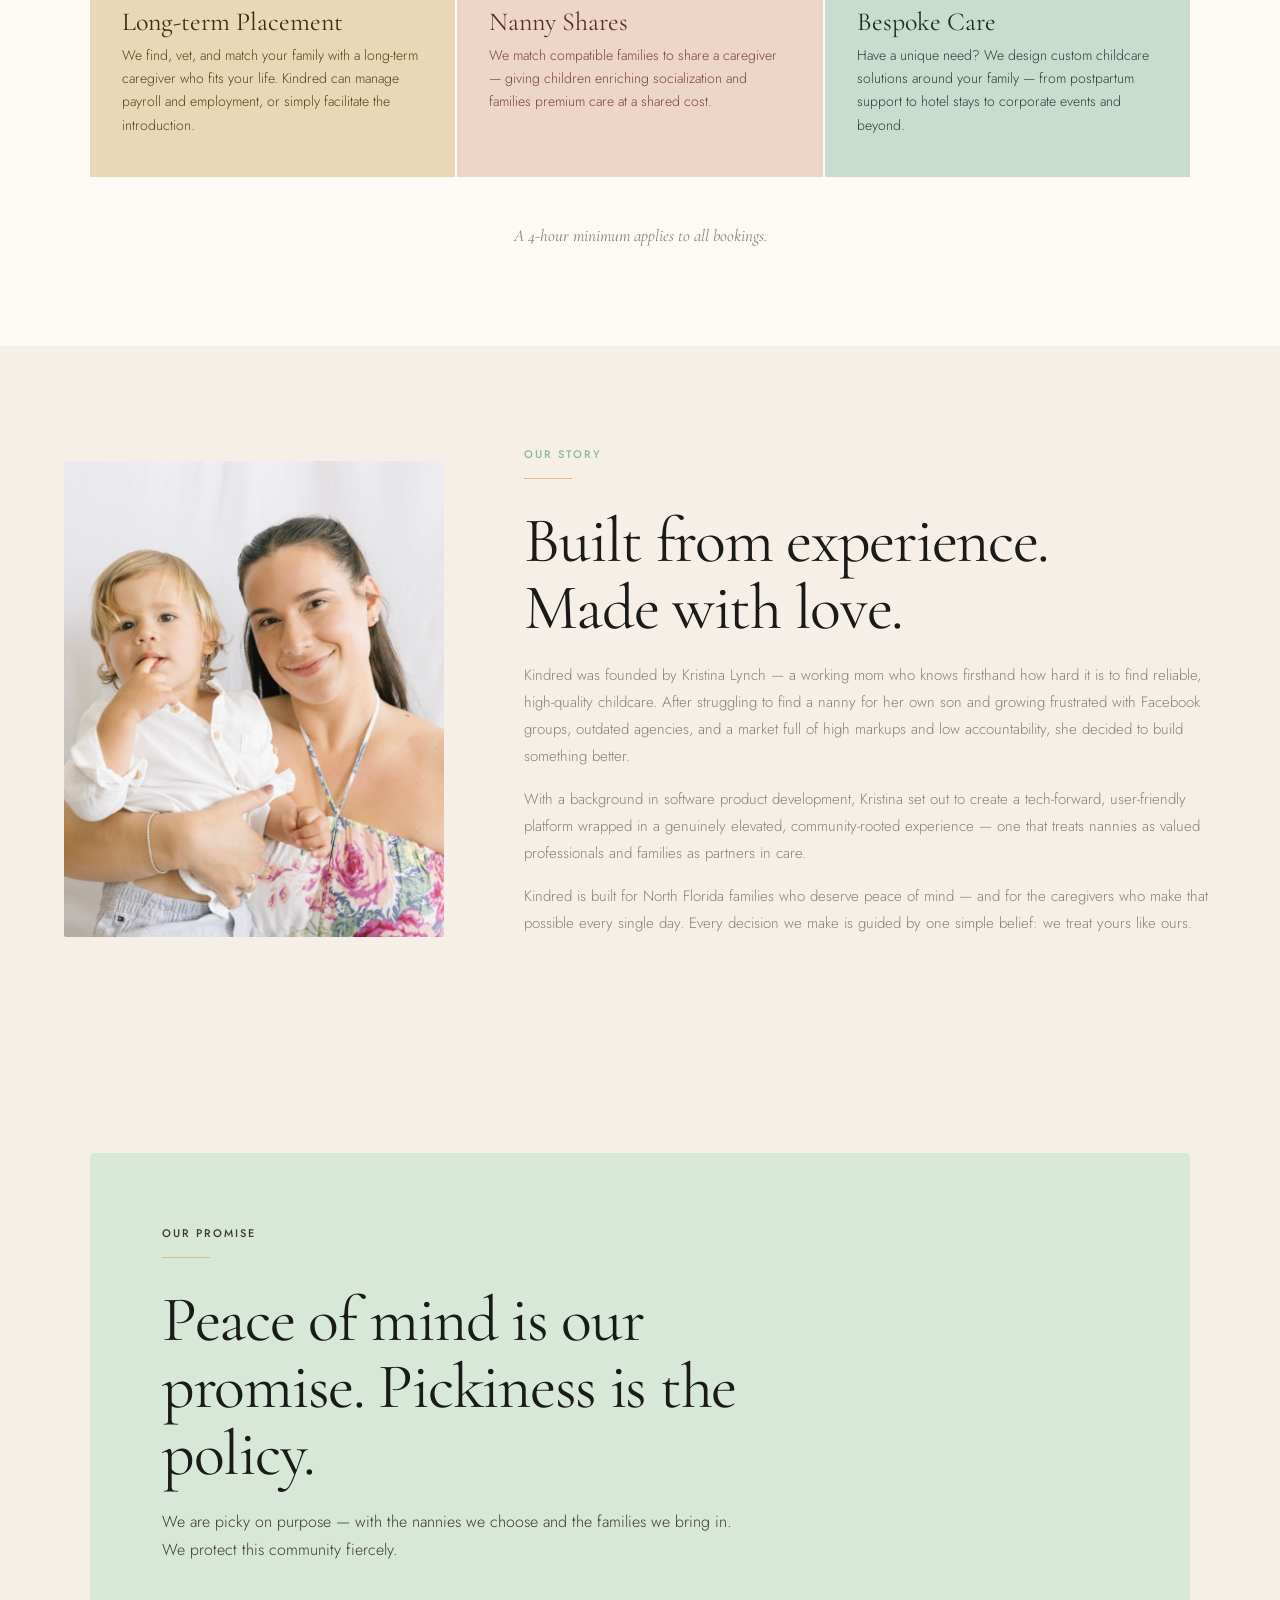
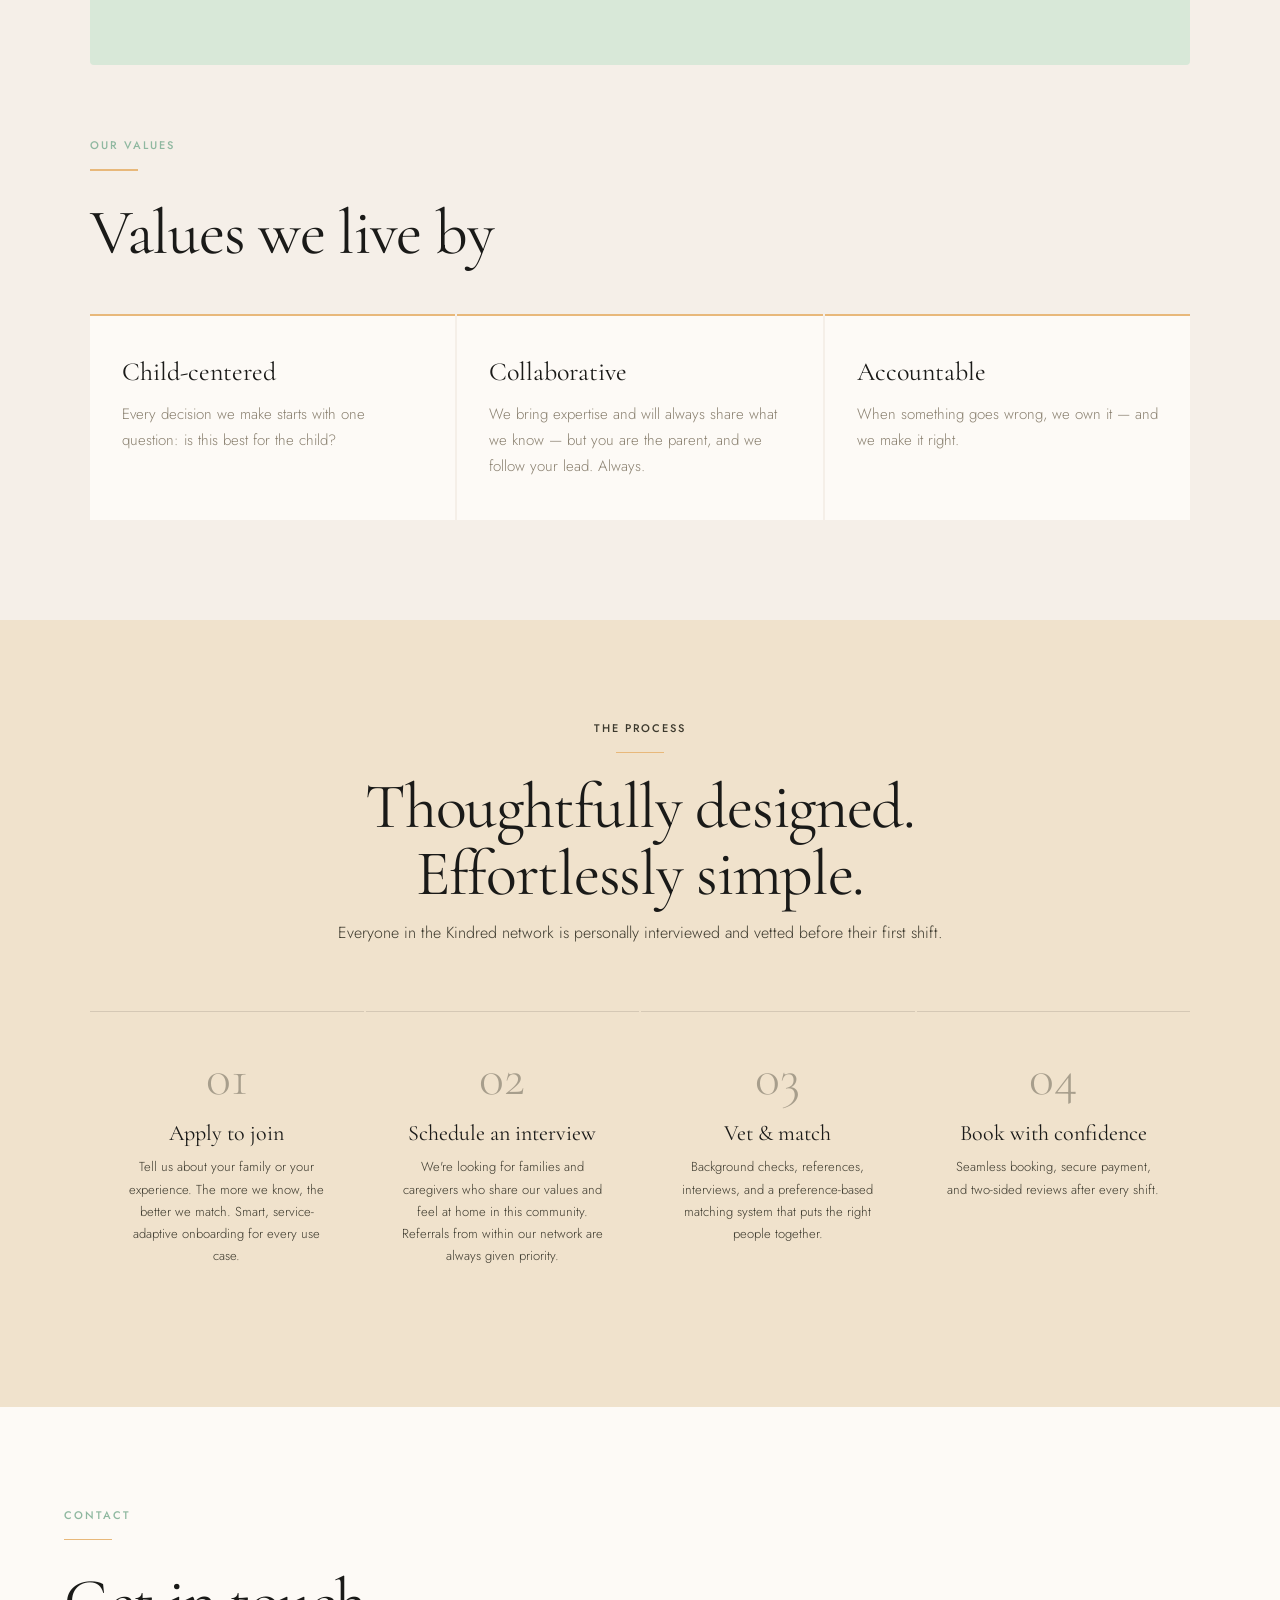
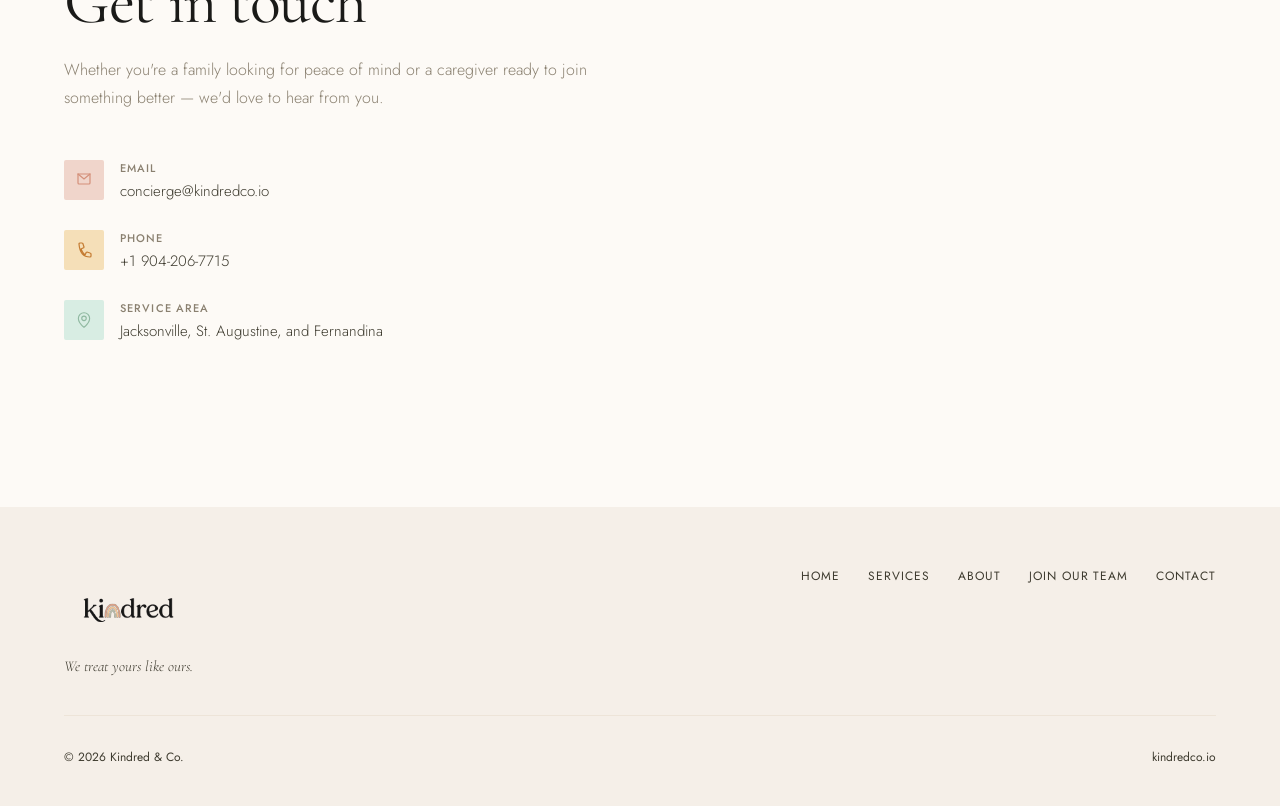
==== commit dd6b1255: "Replace mock contact form with Fillout embed (Airtable integration) Co-Authored-By: Claude Sonnet 4." ====
--- a/index.html
+++ b/index.html
@@ -325,38 +325,8 @@
         </div>
 
         <div>
-          <form class="contact-form" id="contact-form" novalidate>
-            <div class="form-row">
-              <div class="form-group">
-                <label class="form-label" for="first-name">First name</label>
-                <input class="form-input" id="first-name" name="firstName" type="text" placeholder="John" required />
-              </div>
-              <div class="form-group">
-                <label class="form-label" for="last-name">Last name</label>
-                <input class="form-input" id="last-name" name="lastName" type="text" placeholder="Smith" required />
-              </div>
-            </div>
-            <div class="form-group">
-              <label class="form-label" for="email">Email</label>
-              <input class="form-input" id="email" name="email" type="email" placeholder="johnsmith@email.com" required />
-            </div>
-            <div class="form-group">
-              <label class="form-label" for="role">I am a</label>
-              <select class="form-select form-input" id="role" name="role">
-                <option value="">Select one</option>
-                <option value="family">Parent looking for childcare</option>
-                <option value="caregiver">Caregiver interested in joining</option>
-                <option value="planner">Wedding / event planner</option>
-                <option value="hotel">Hotel or hospitality partner</option>
-                <option value="other">Other</option>
-              </select>
-            </div>
-            <div class="form-group">
-              <label class="form-label" for="message">Message</label>
-              <textarea class="form-textarea" id="message" name="message" placeholder="Tell us a little about what you're looking for..."></textarea>
-            </div>
-            <button class="btn-primary btn-submit" type="submit">Send message</button>
-          </form>
+          <div style="width:100%;height:500px;" data-fillout-id="6LCFjFNj2Tus" data-fillout-embed-type="standard" data-fillout-inherit-parameters data-fillout-dynamic-resize></div>
+          <script src="https://server.fillout.com/embed/v1/"></script>
         </div>
 
       </div>
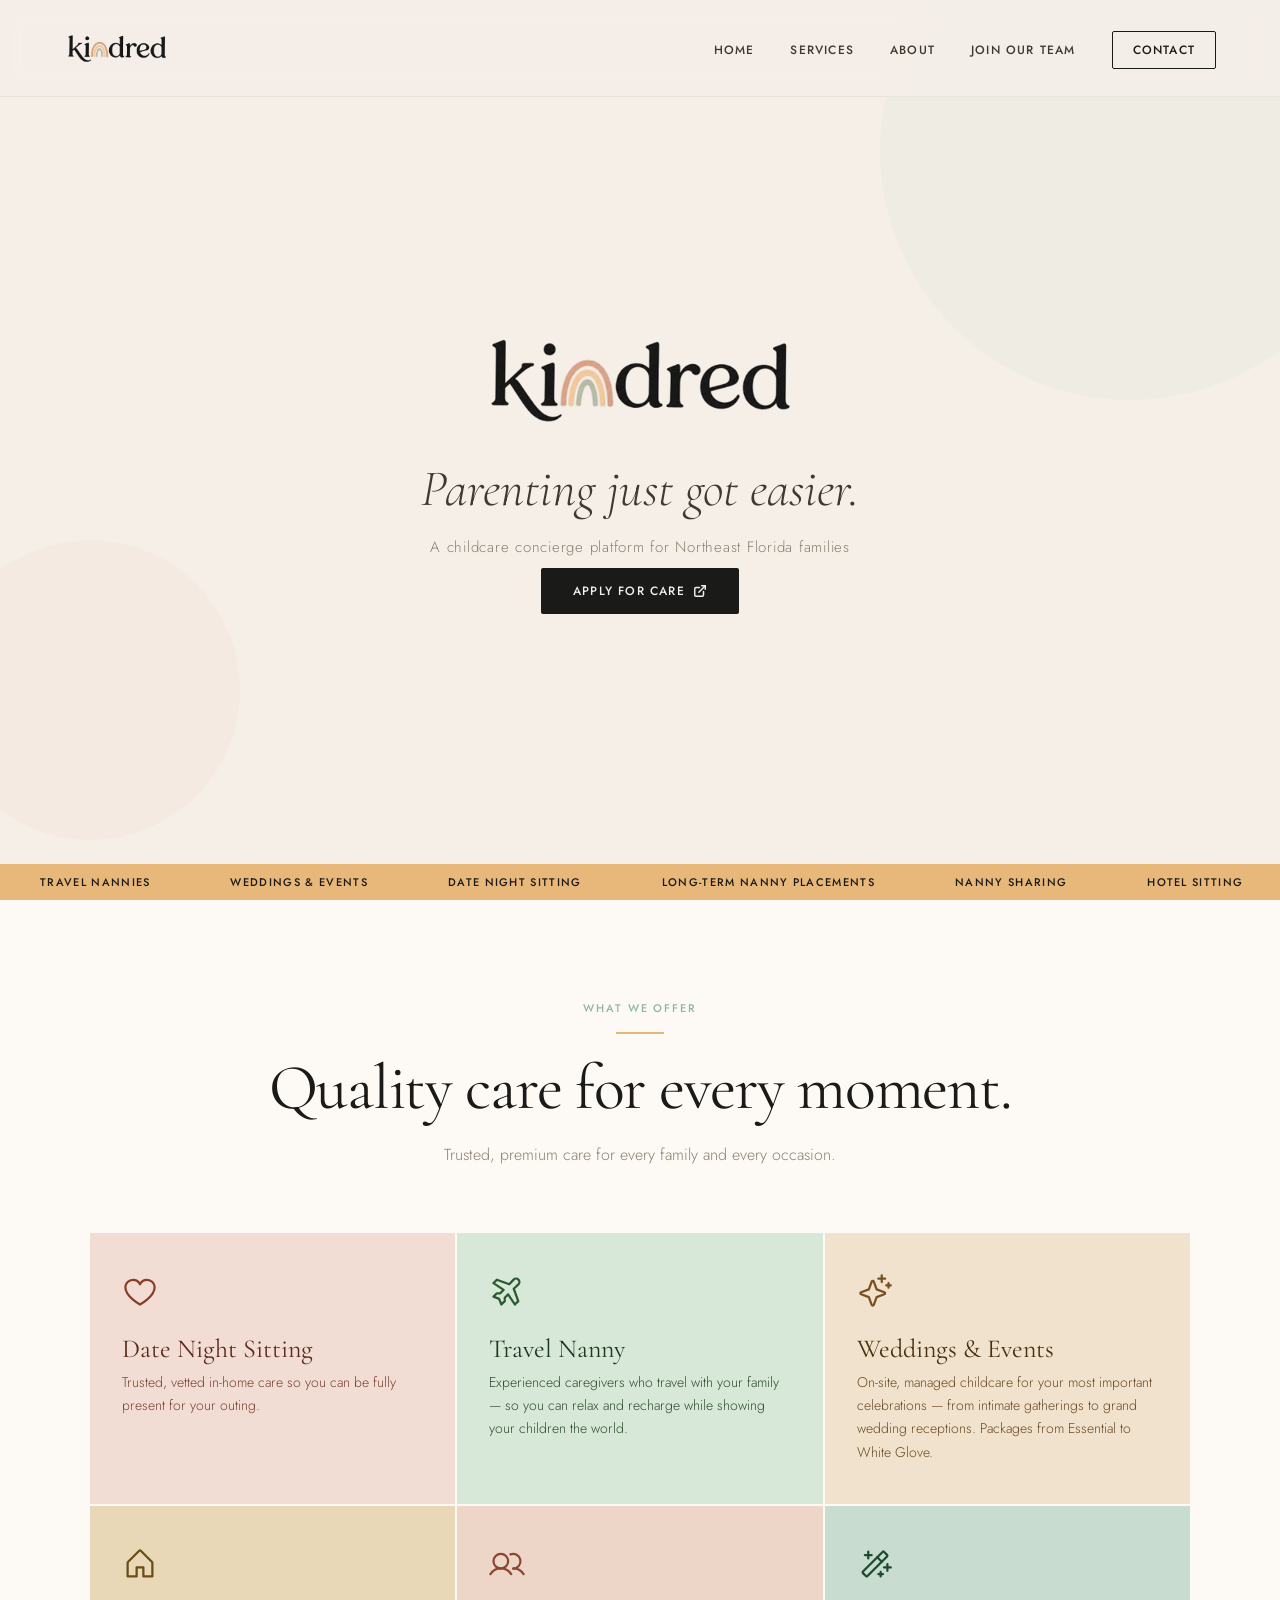
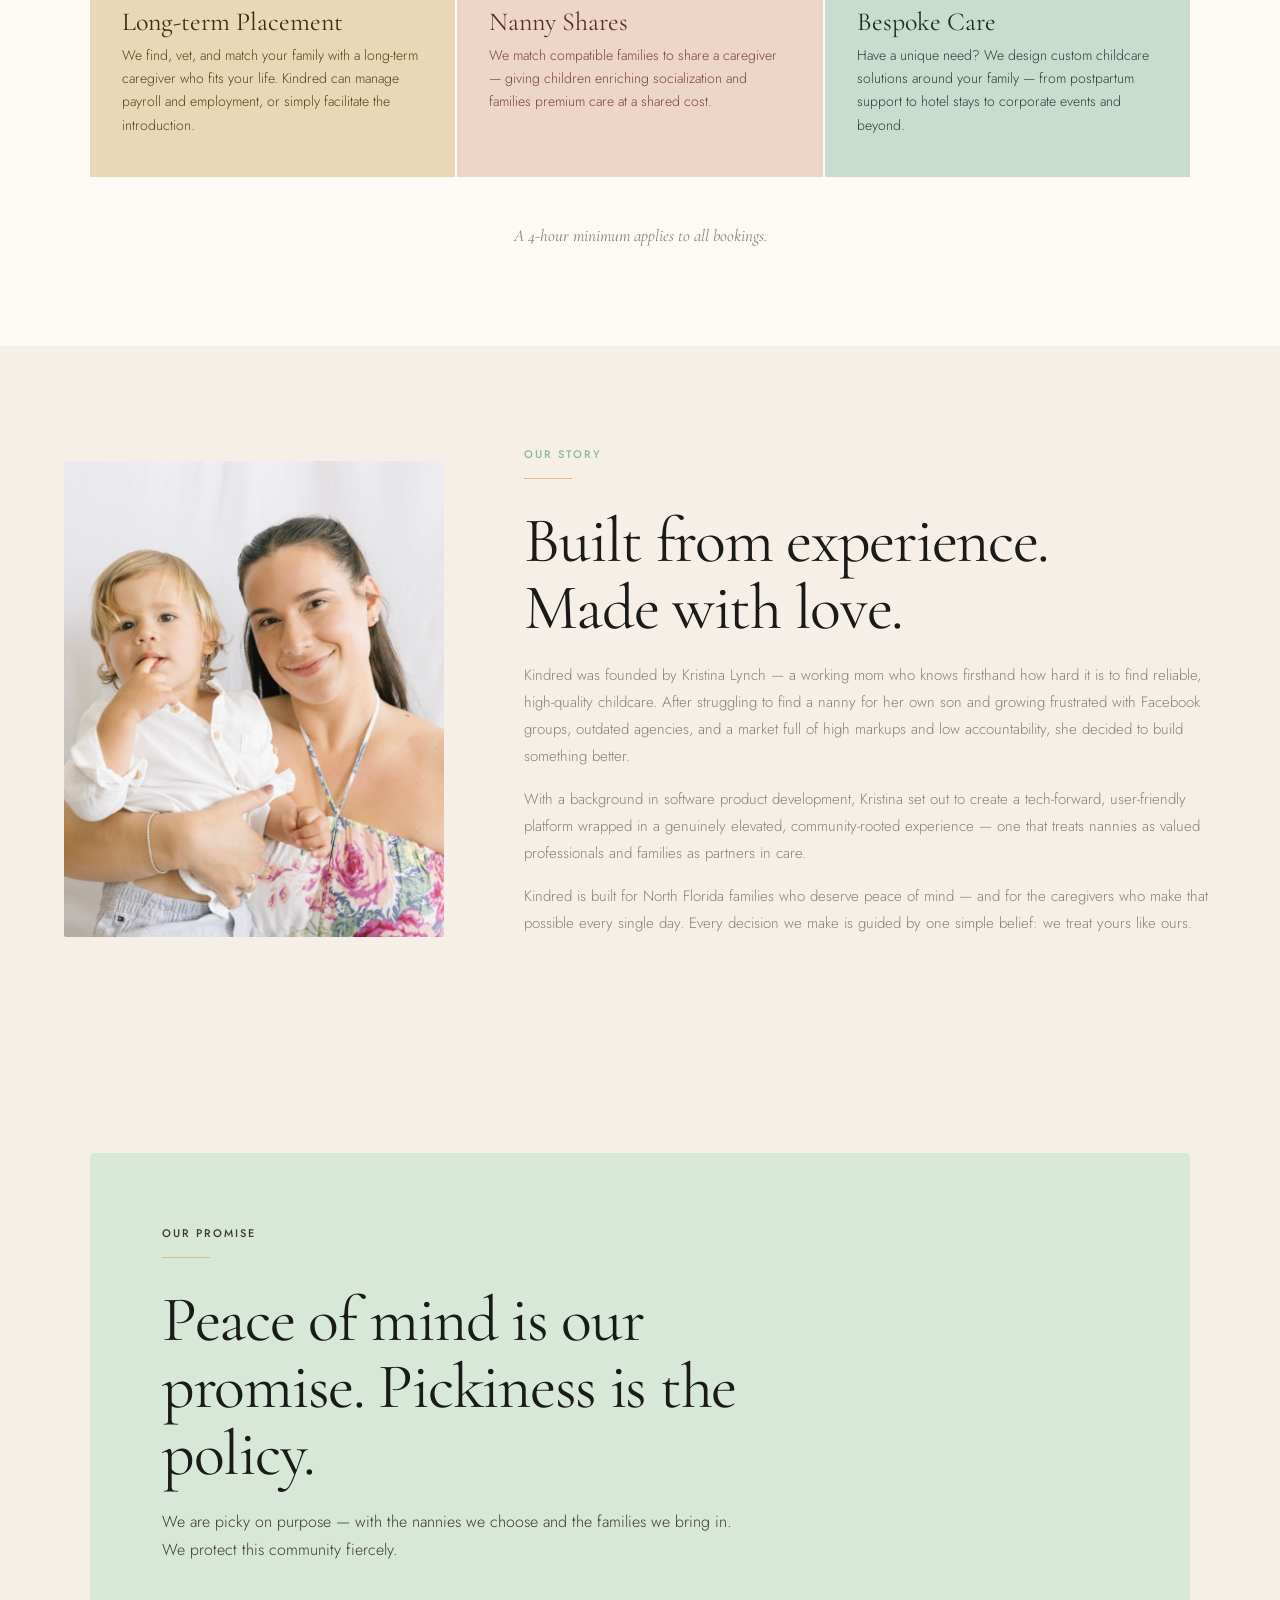
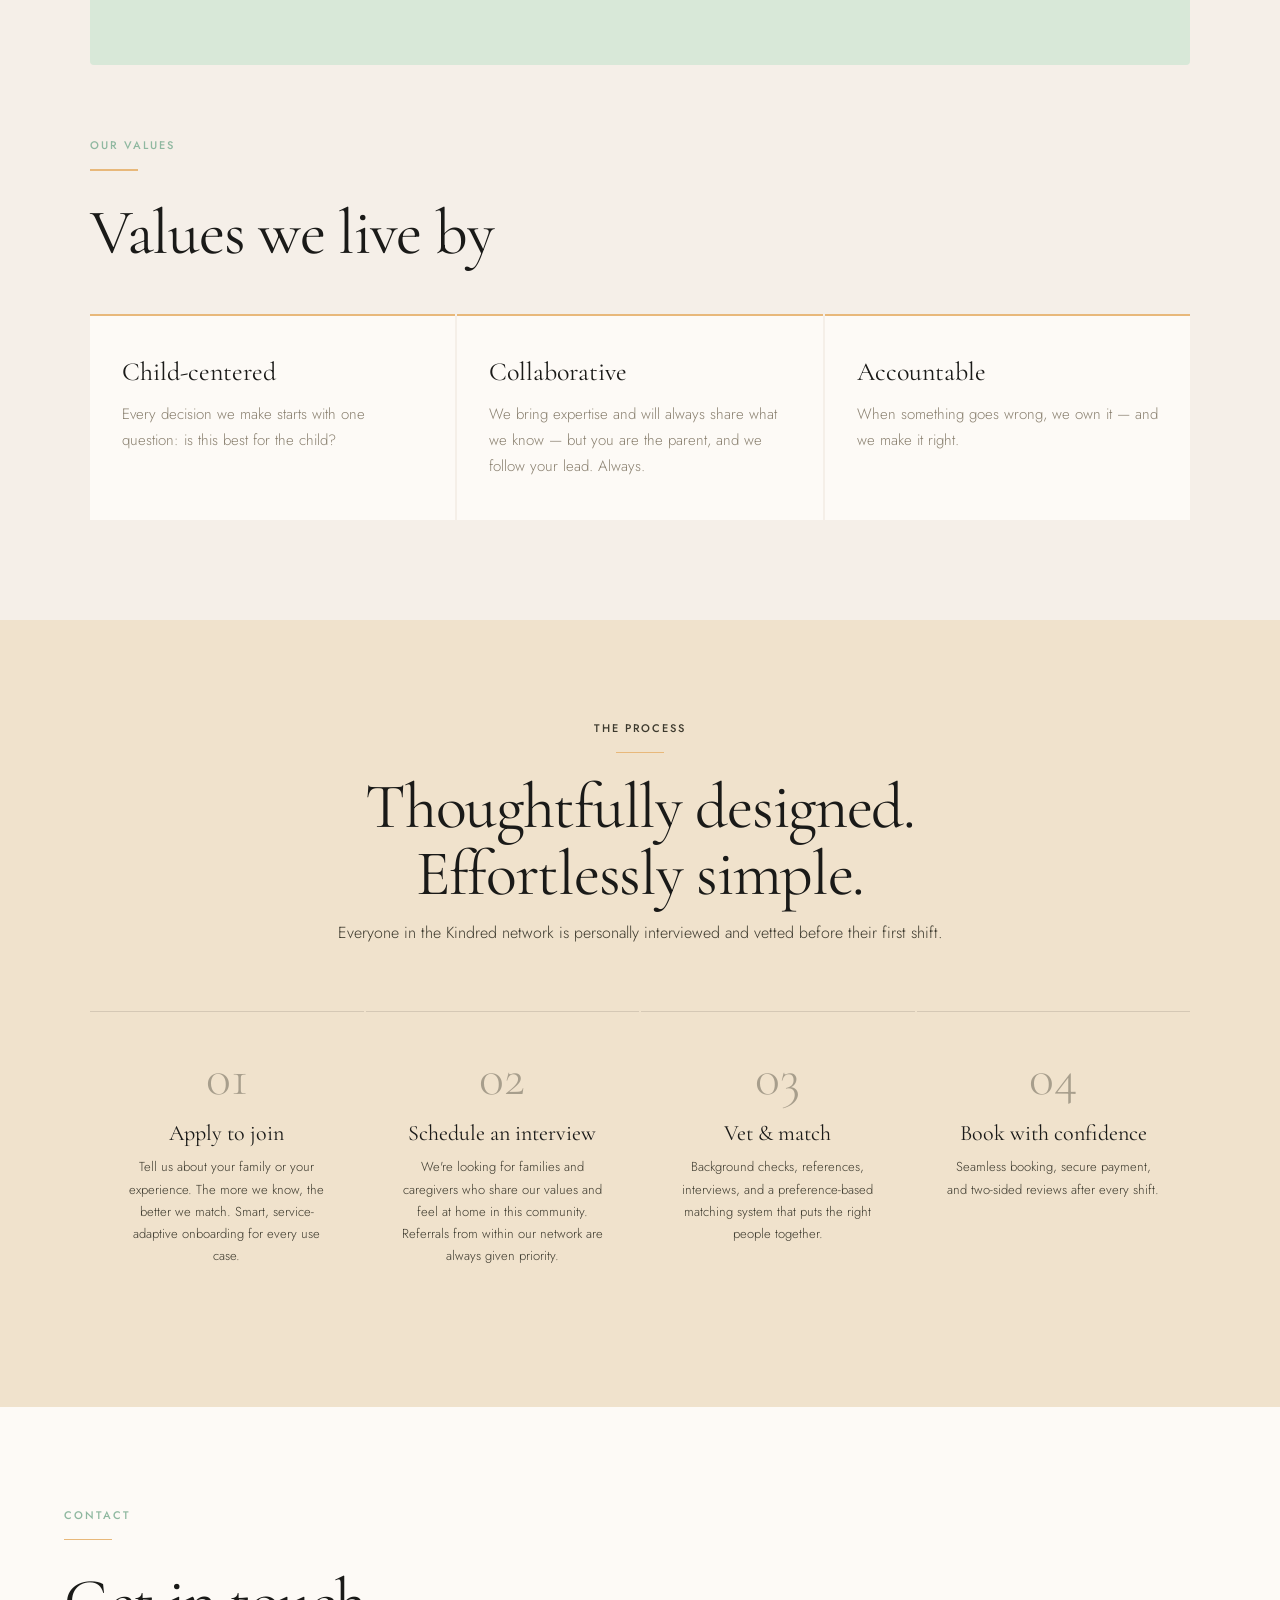
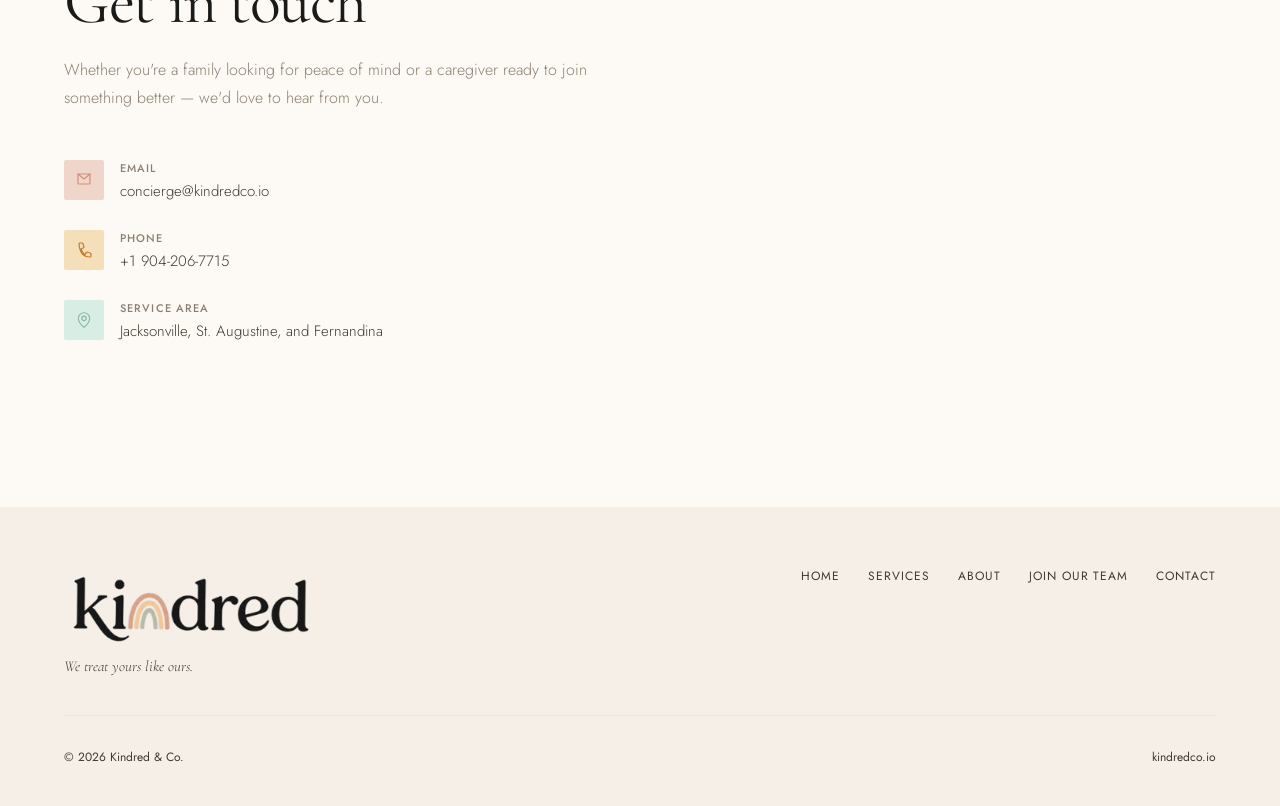
==== commit 8bced075: "update logo, hero layout, copy, and Fillout form" ====
--- a/index.html
+++ b/index.html
@@ -18,7 +18,7 @@
   <header class="site-header">
     <nav class="nav">
       <a class="nav-logo" href="#home">
-        <img class="nav-logo-img" src="assets/logo.svg" alt="kindred" />
+        <img class="nav-logo-img" src="assets/logo.png" alt="kindred" />
       </a>
 
       <ul class="nav-links" id="nav-links">
@@ -48,12 +48,11 @@
       <div class="hero-blob hero-blob-2" aria-hidden="true"></div>
 
       <div class="hero-logo">
-        <img src="assets/logo.svg" alt="kindred" />
+        <img src="assets/logo.png" alt="kindred" />
       </div>
 
       <p class="hero-tagline">Parenting just got easier.</p>
-      <p class="hero-sub">A childcare concierge platform for families</p>
-      <p class="hero-launch">Coming to North Florida · Fall 2026</p>
+      <p class="hero-sub">A childcare concierge platform for Northeast Florida families</p>
 
       <div class="hero-btns">
         <a class="btn-primary btn-external"
@@ -342,7 +341,7 @@
   <footer class="footer">
     <div class="footer-top">
       <div>
-        <img class="footer-logo-img" src="assets/logo.svg" alt="kindred" />
+        <img class="footer-logo-img" src="assets/logo.png" alt="kindred" />
         <p class="footer-tagline">We treat yours like ours.</p>
       </div>
       <nav class="footer-links" aria-label="Footer navigation">
--- a/styles.css
+++ b/styles.css
@@ -164,7 +164,7 @@
   flex-shrink: 0;
 }
 .nav-logo-img {
-  height: 88px;
+  height: 35px;
   width: auto;
 }
 
@@ -242,14 +242,15 @@
 }
 
 .hero-logo {
-  margin-bottom: -80px;
+  margin-bottom: 24px;
   opacity: 0;
   animation: fadeUp 0.8s 0.35s forwards;
 }
 .hero-logo img {
-  max-width: clamp(240px, 38vw, 520px);
+  max-width: clamp(300px, 48vw, 630px);
   height: auto;
   margin: 0 auto;
+  display: block;
 }
 
 .hero-tagline {
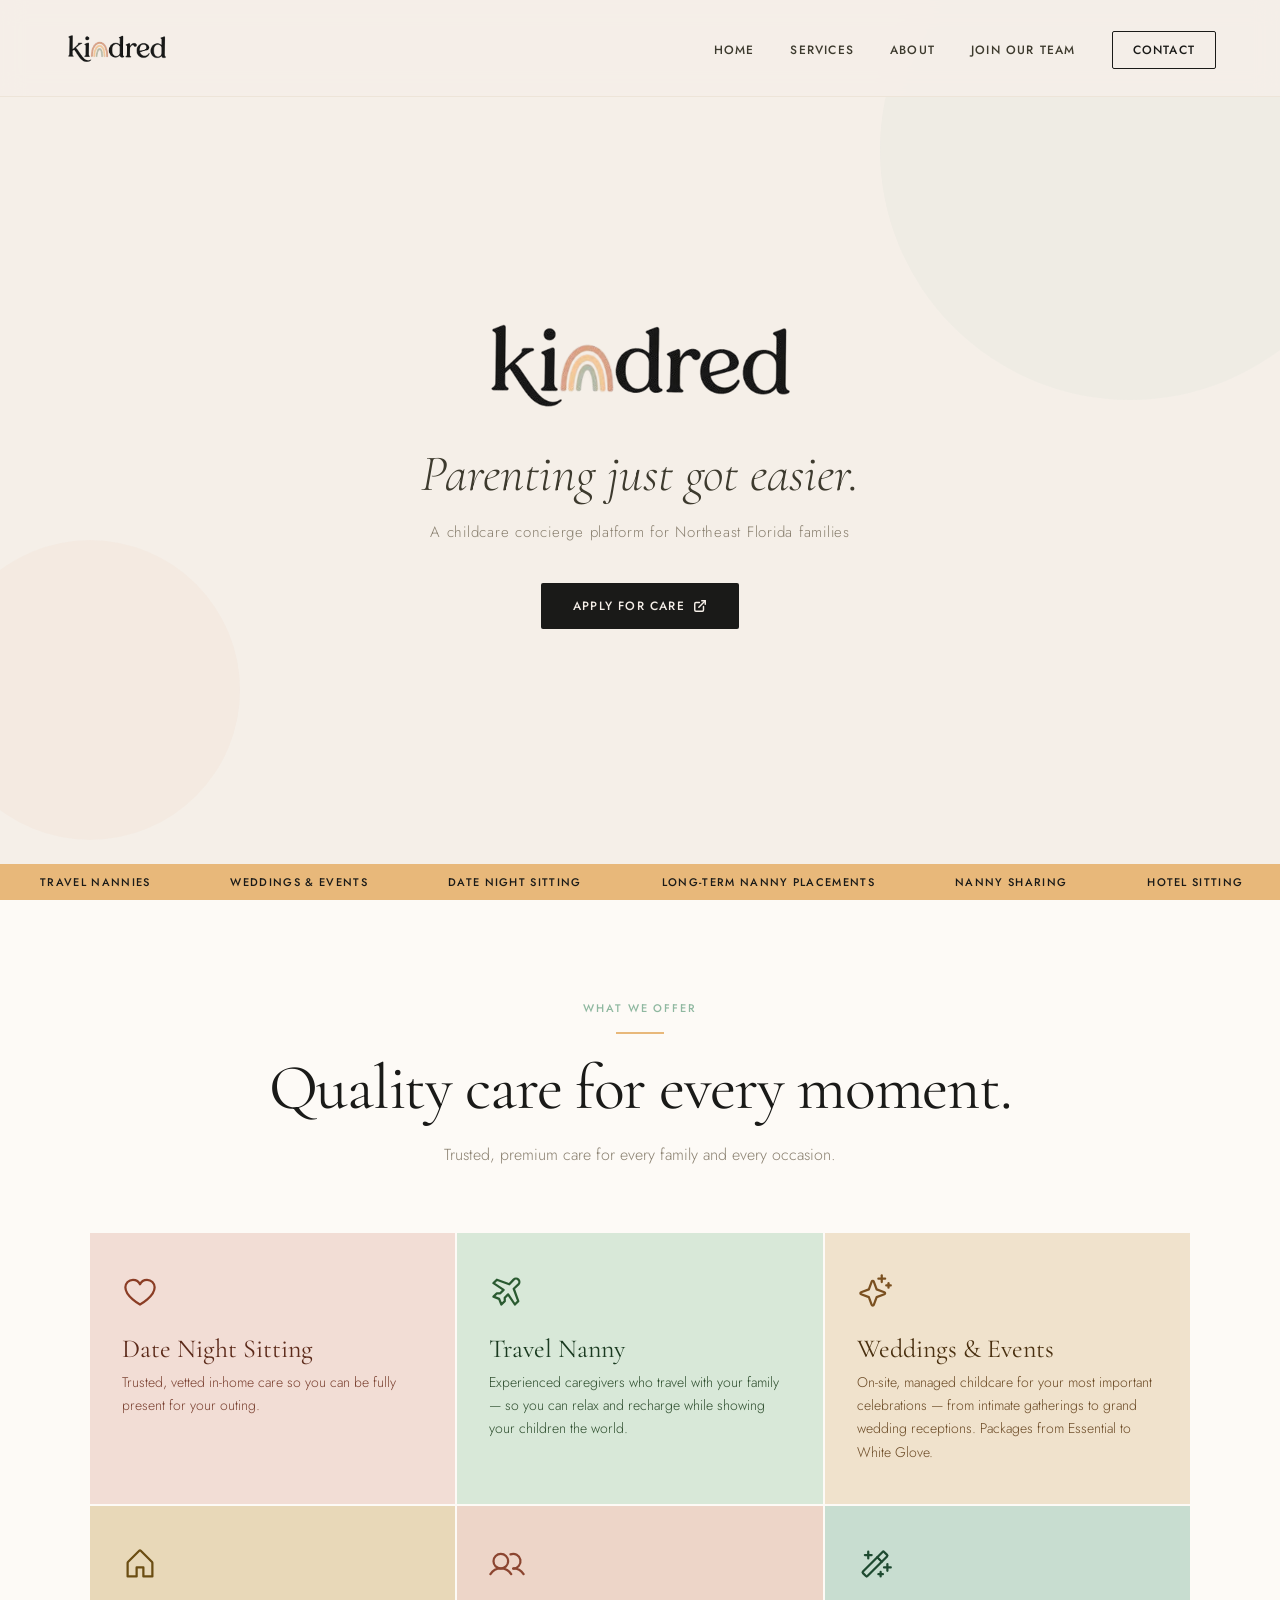
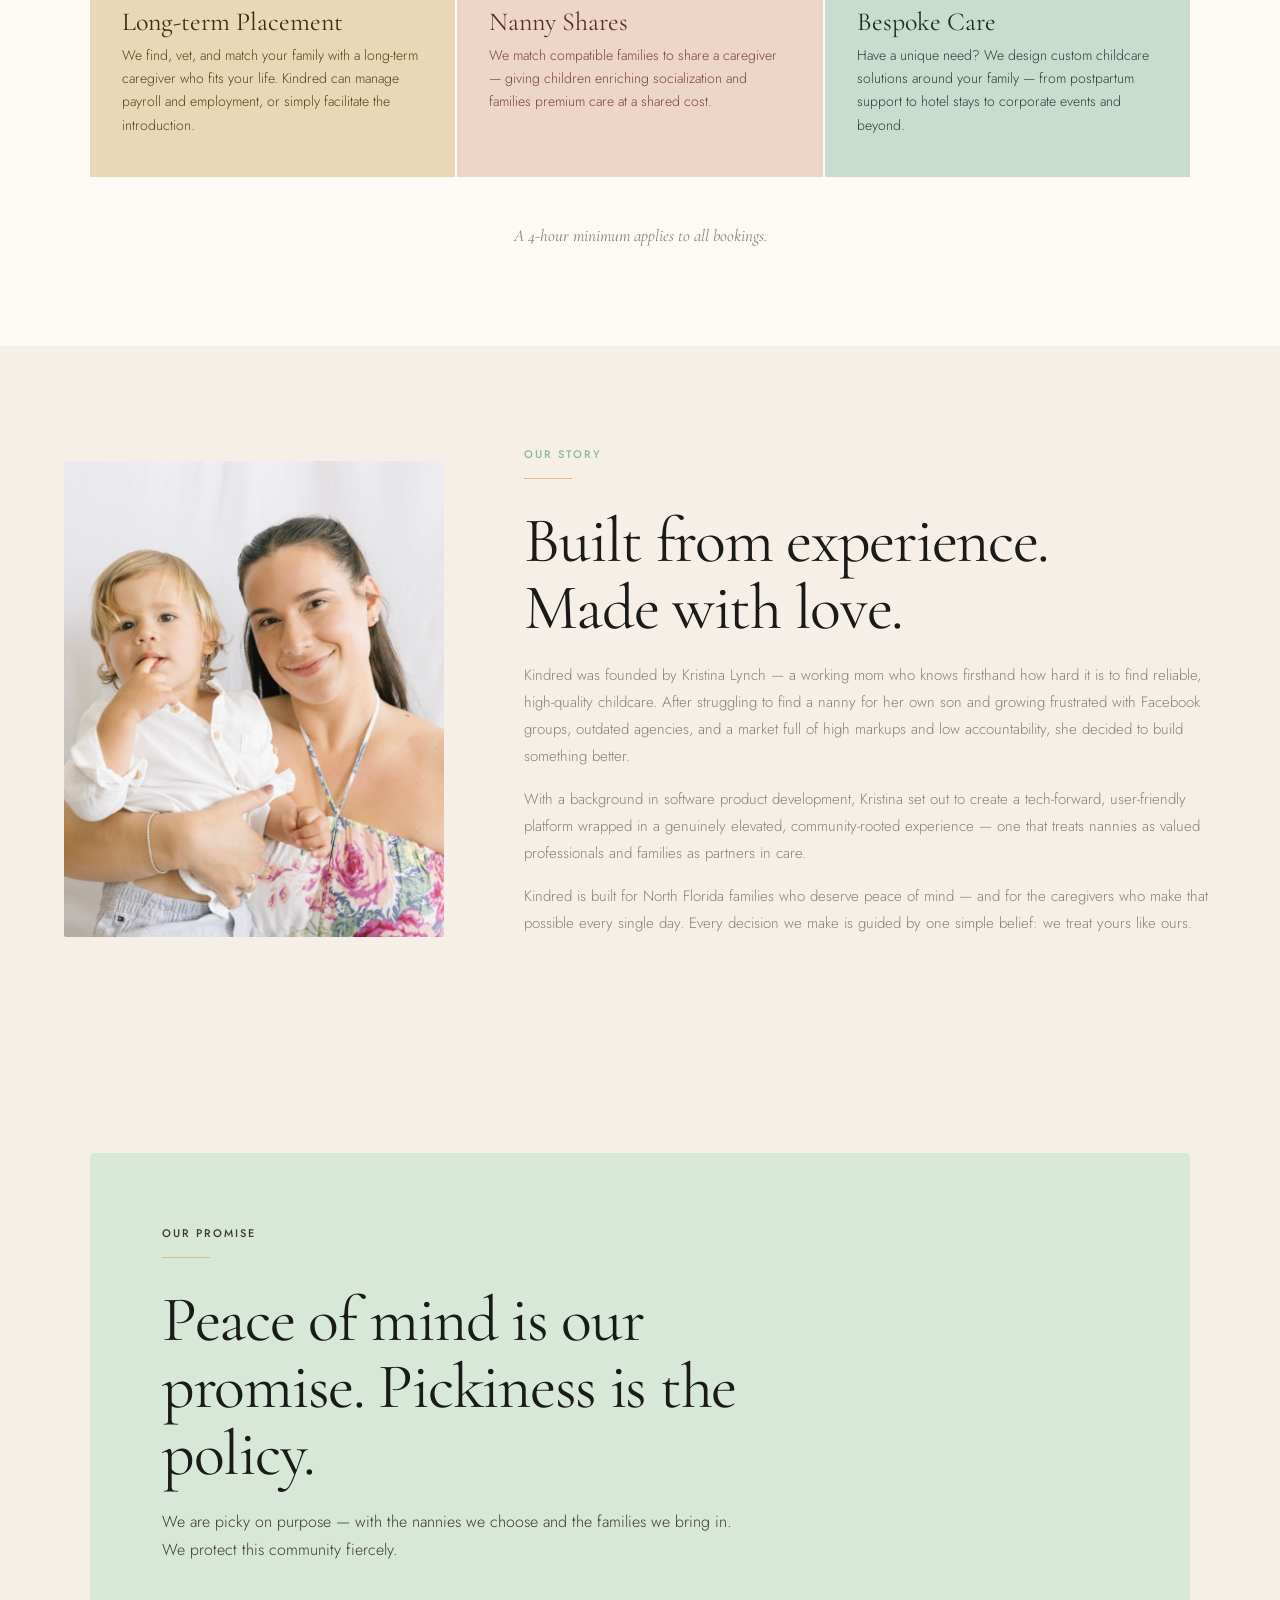
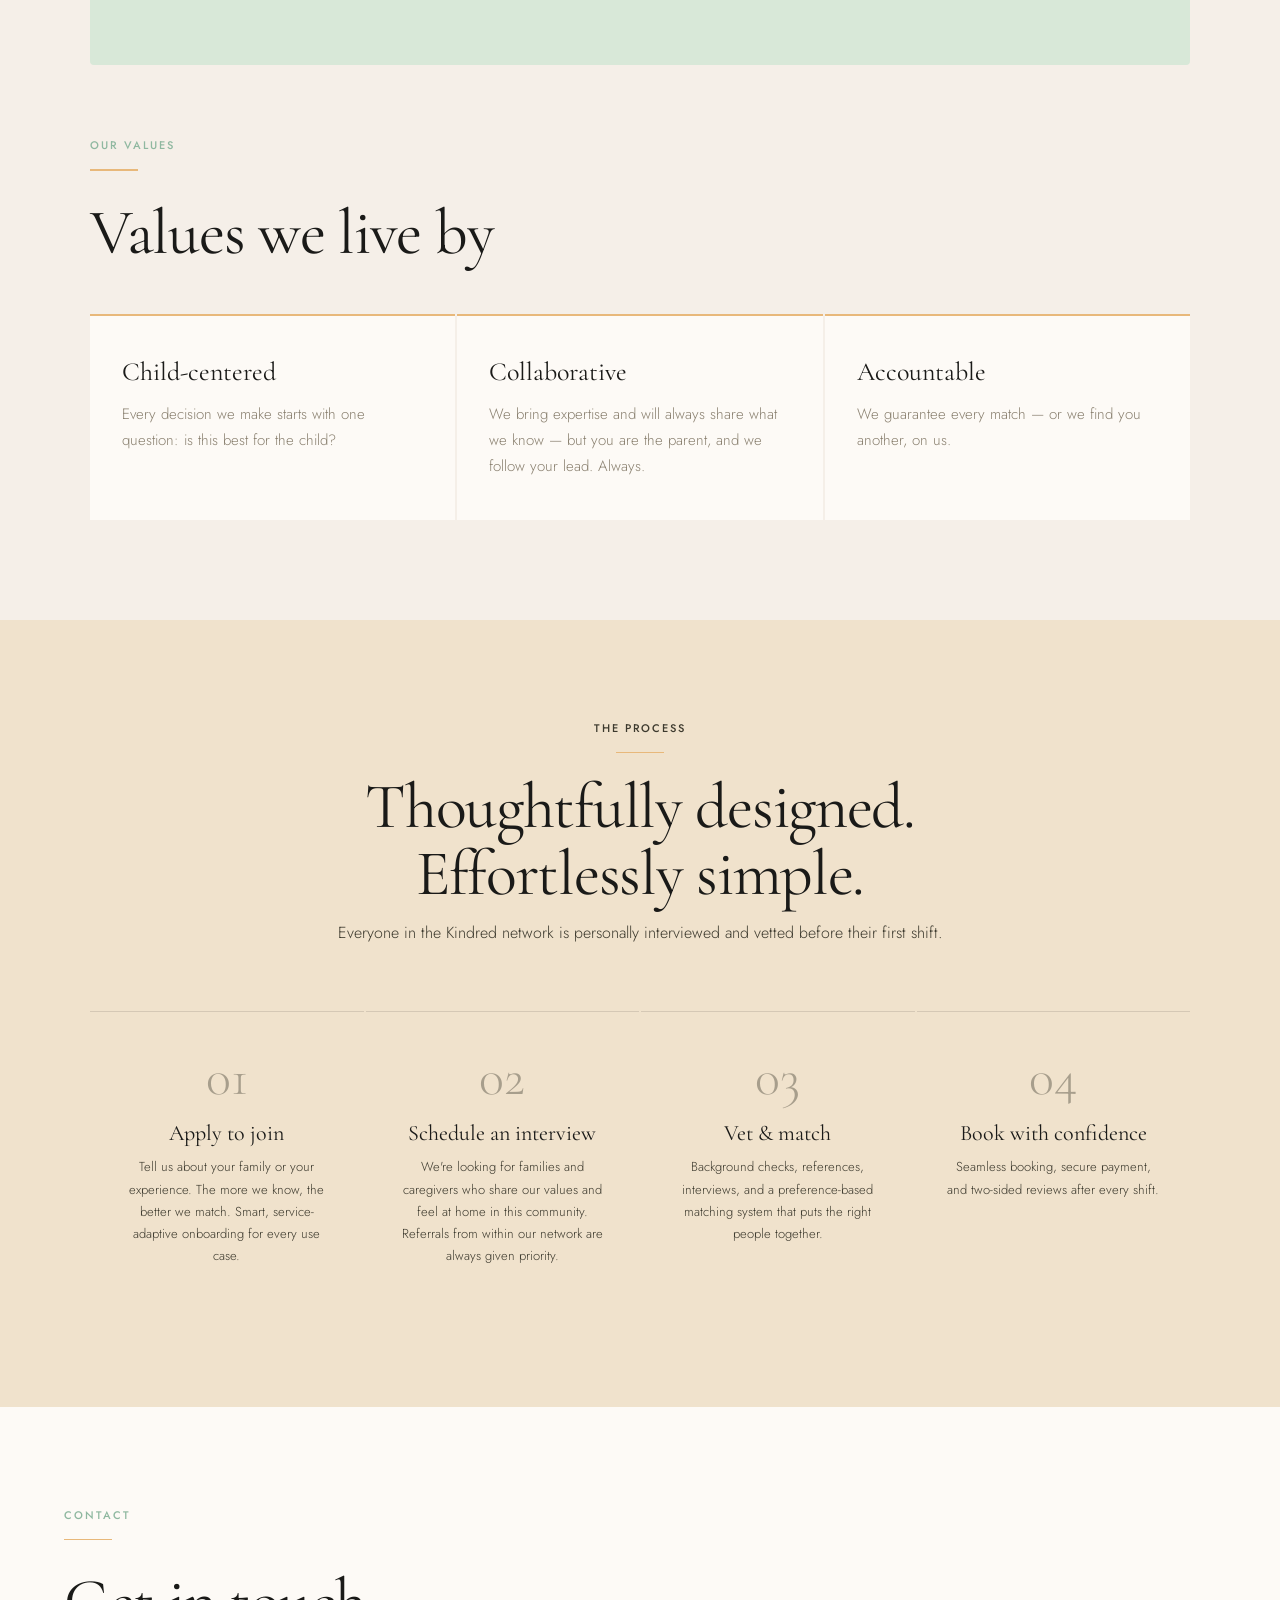
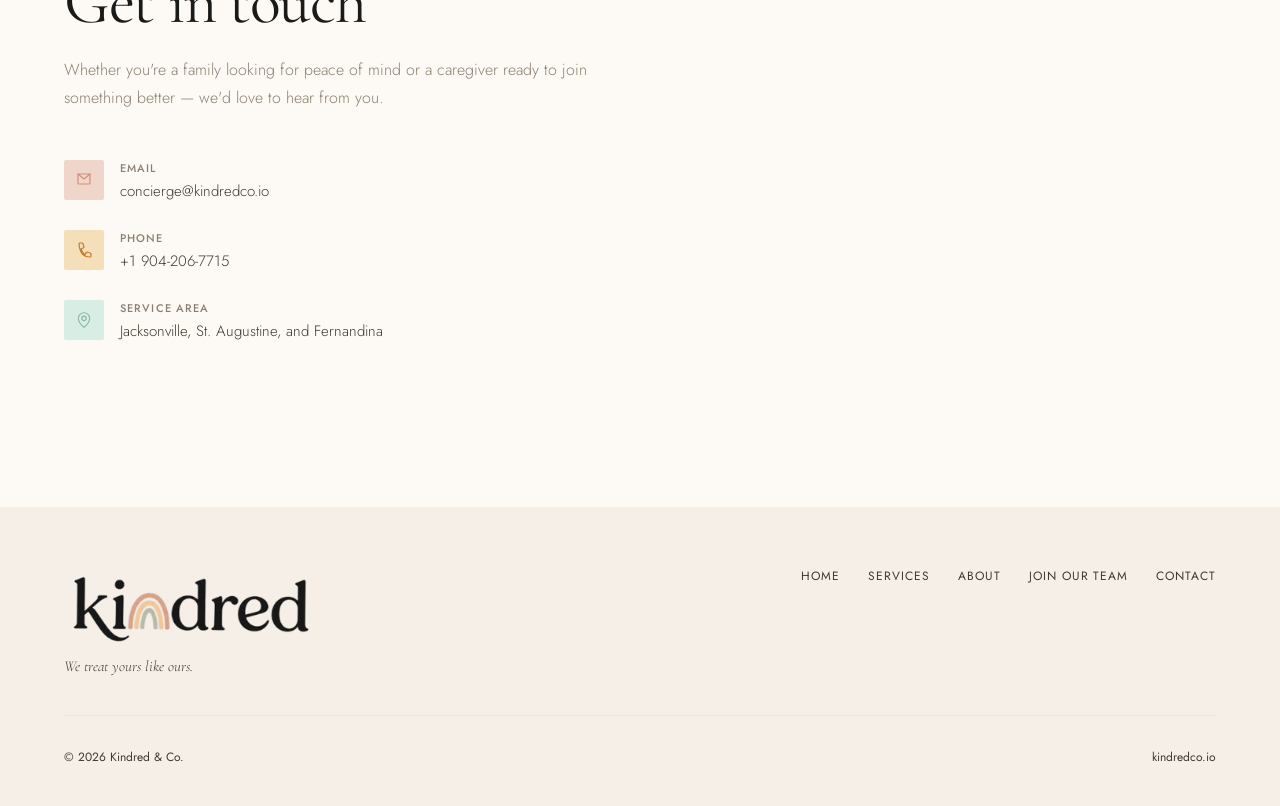
==== commit a672f342: "update Accountable value copy" ====
--- a/index.html
+++ b/index.html
@@ -225,7 +225,7 @@
           </article>
           <article class="value-card">
             <h3 class="value-title">Accountable</h3>
-            <p class="value-body">When something goes wrong, we own it — and we make it right.</p>
+            <p class="value-body">We guarantee every match — or we find you another, on us.</p>
           </article>
         </div>
 
--- a/styles.css
+++ b/styles.css
@@ -269,7 +269,7 @@
   font-weight: 300;
   color: var(--text-muted);
   letter-spacing: 0.05em;
-  margin-bottom: 10px;
+  margin-bottom: 40px;
   opacity: 0;
   animation: fadeUp 0.8s 0.6s forwards;
 }
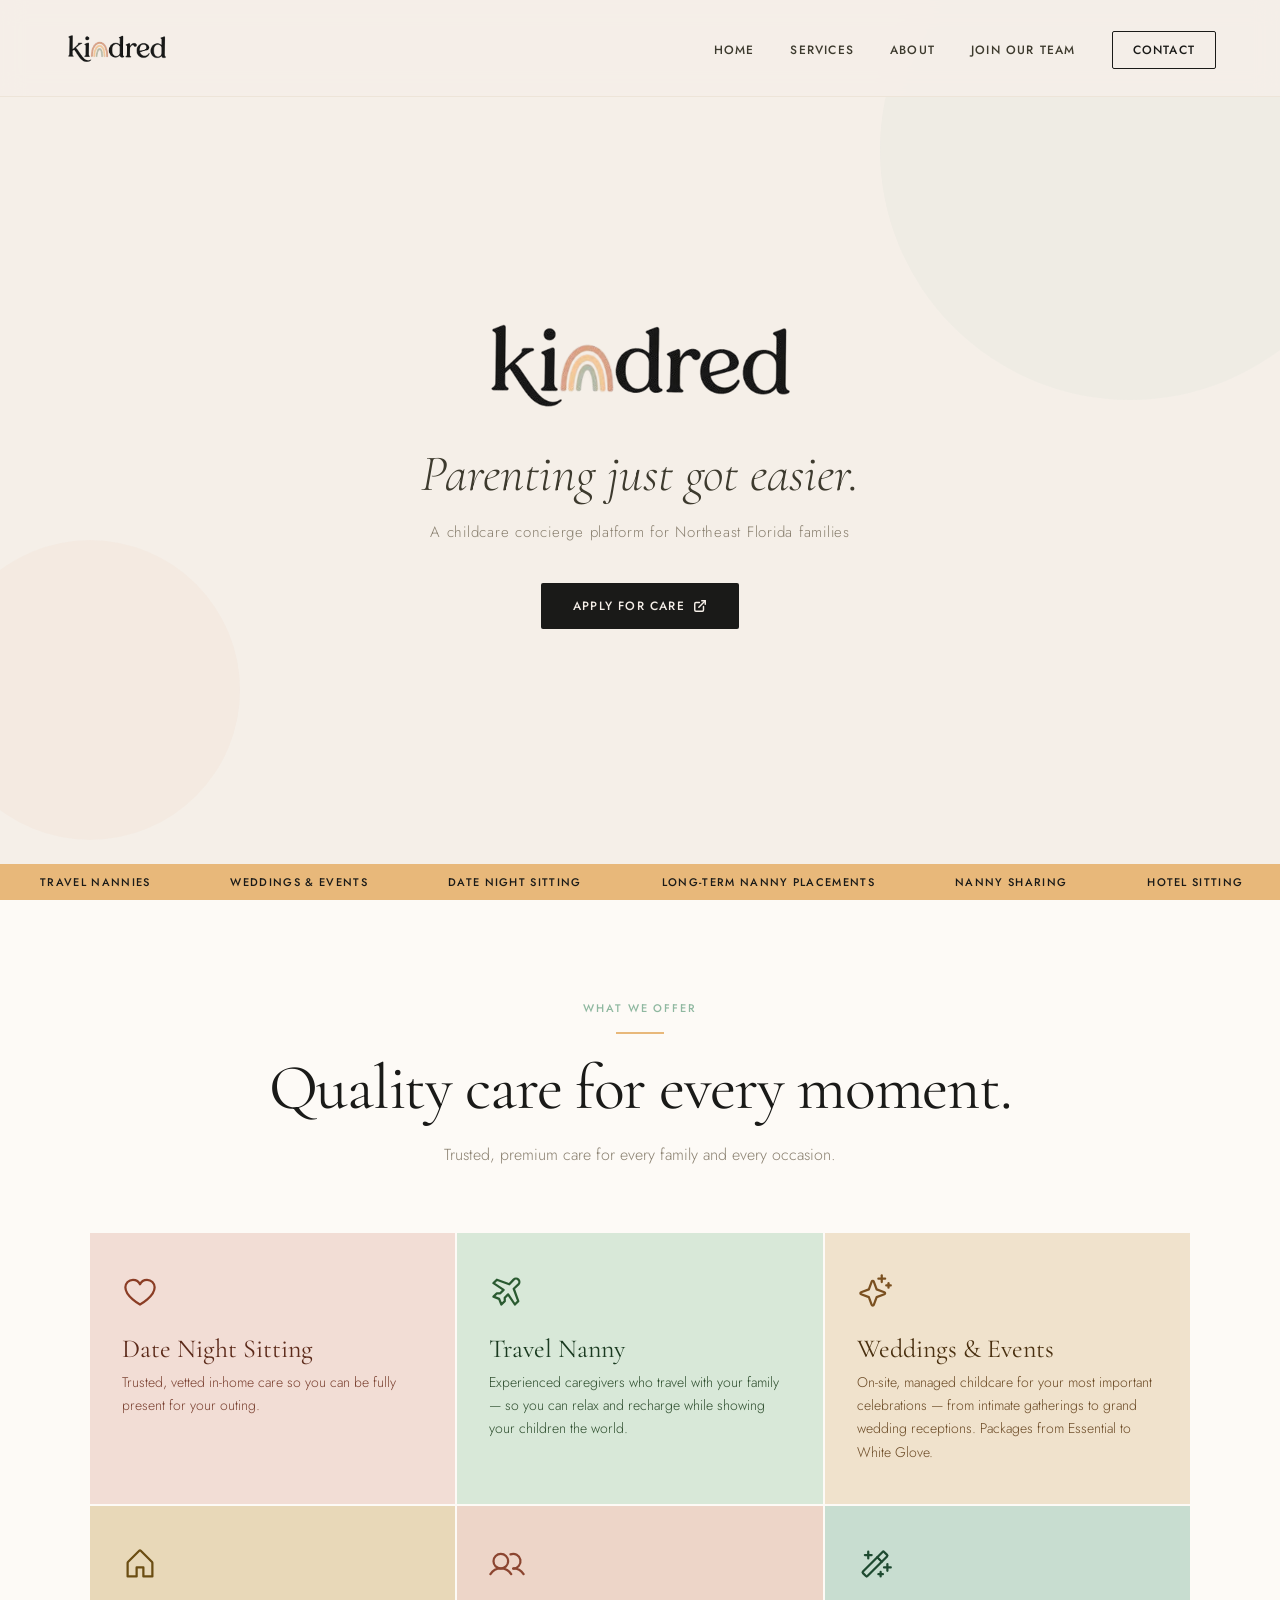
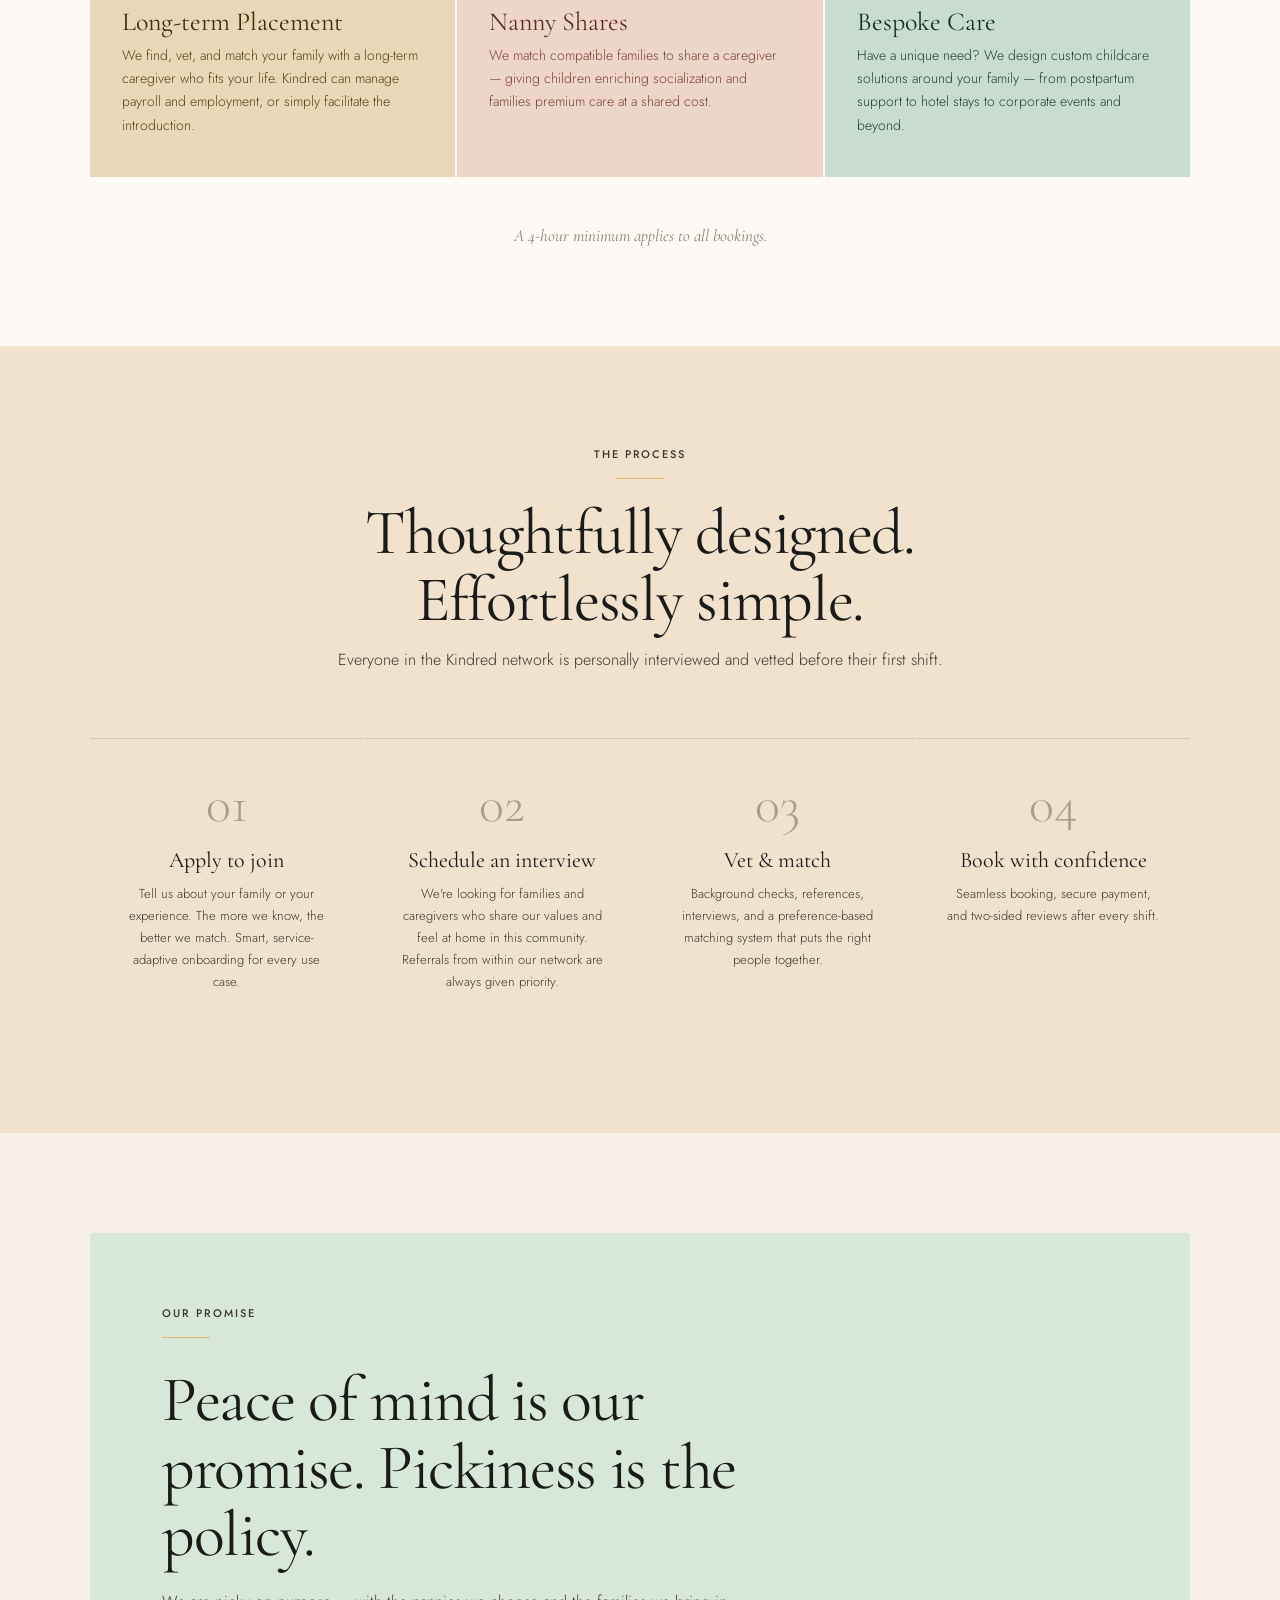
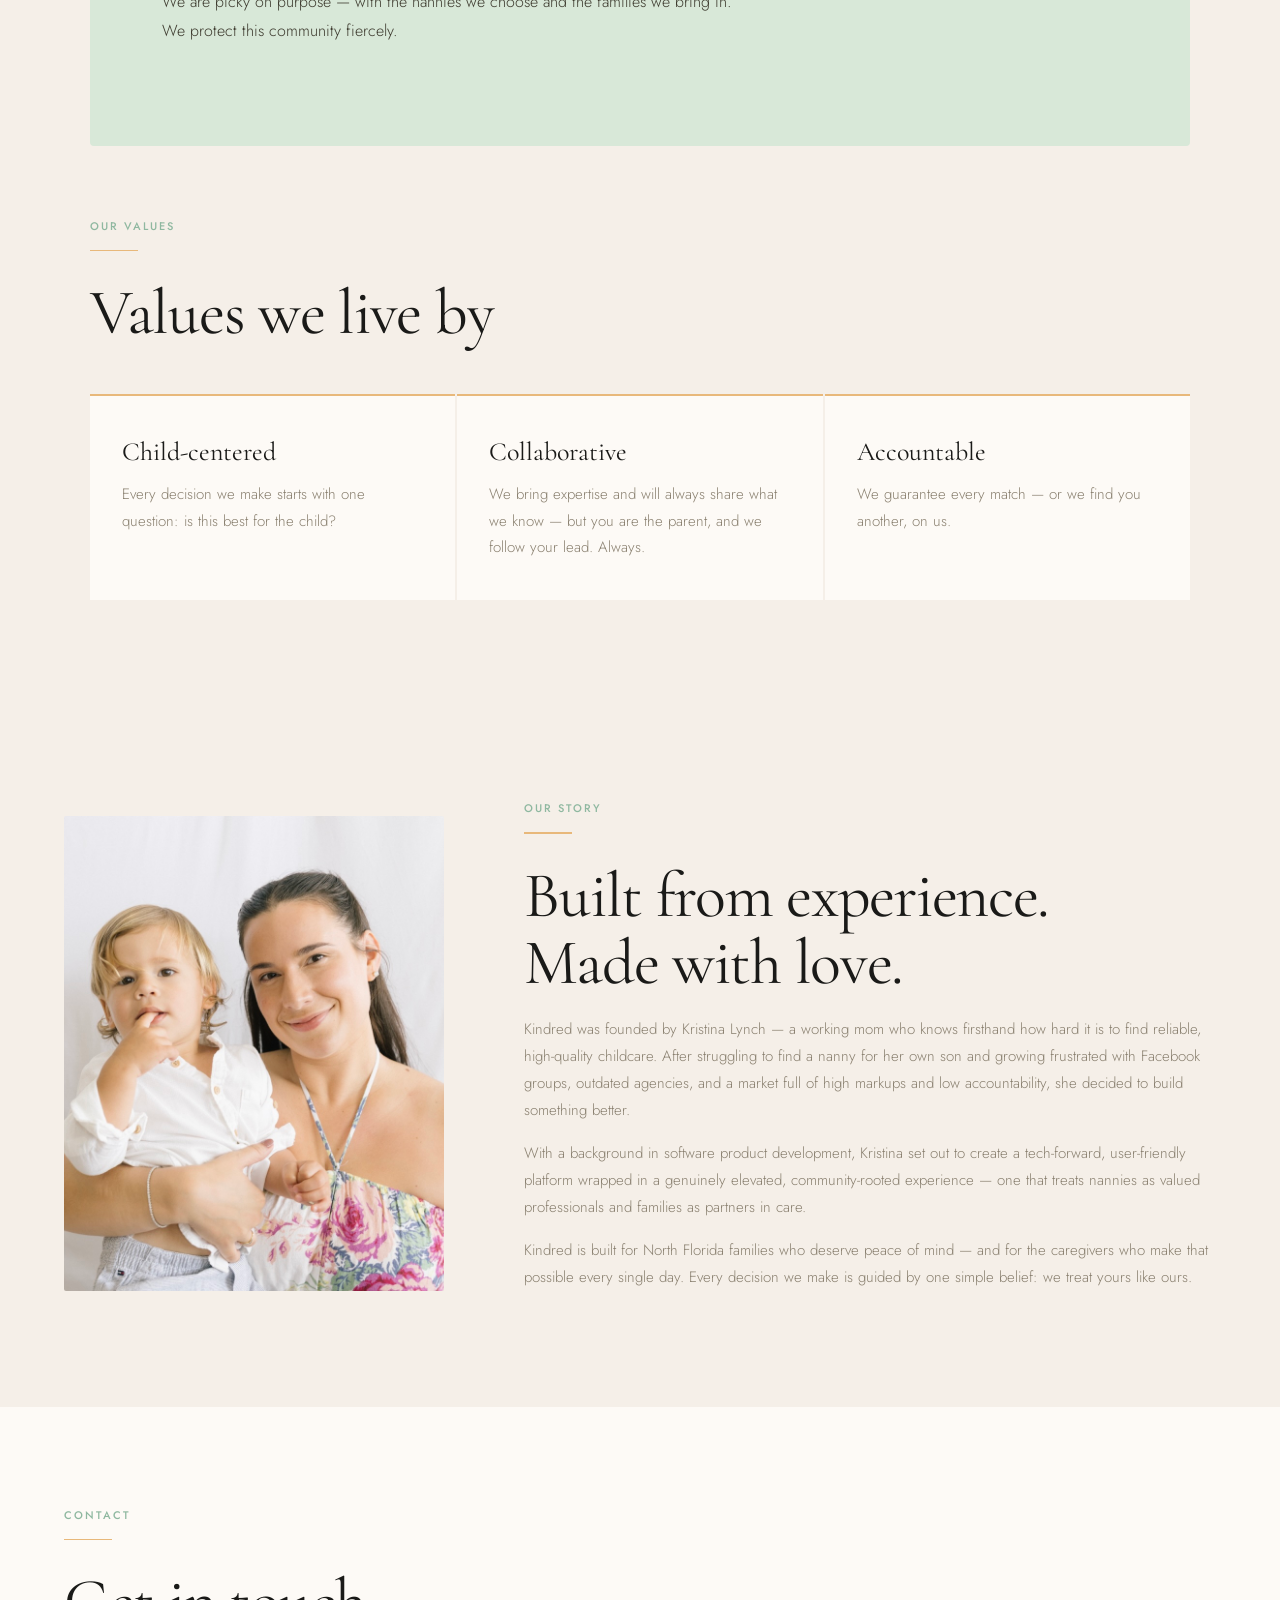
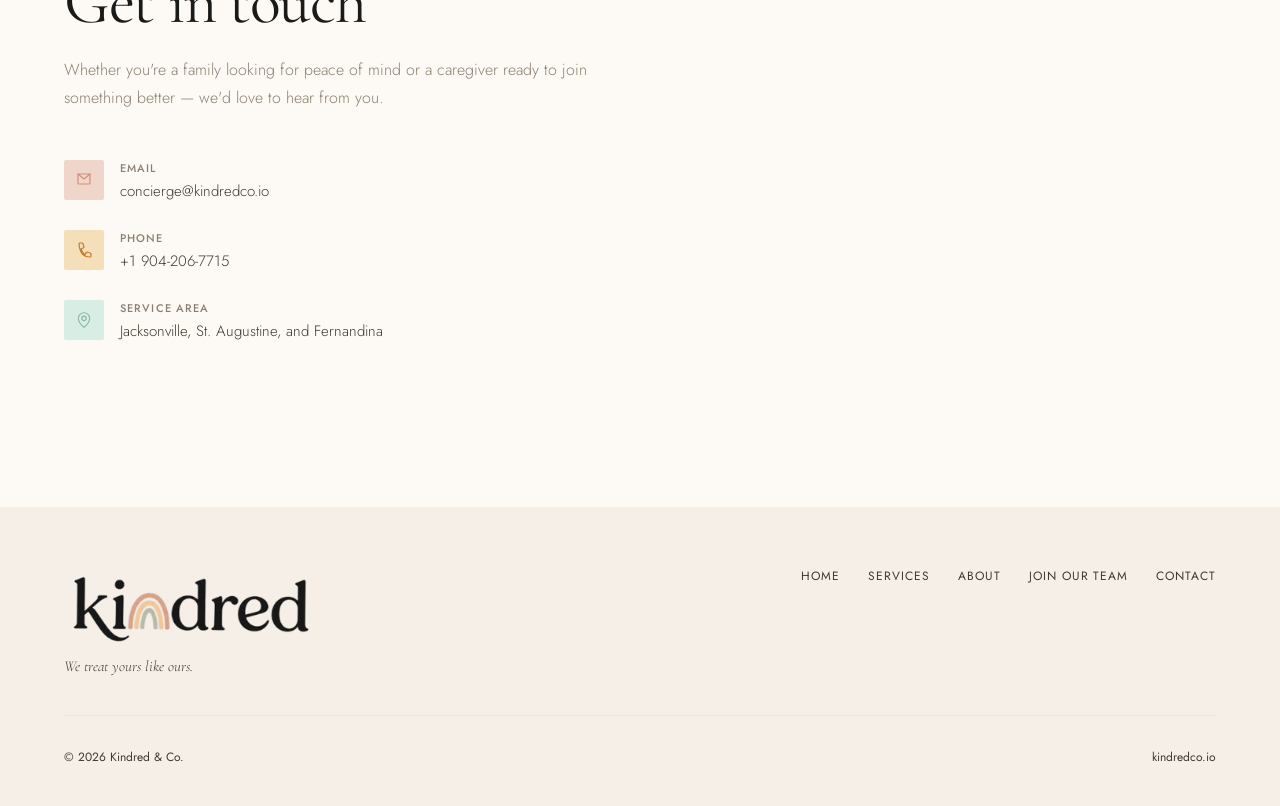
==== commit eb30f31f: "reorder sections: services, process, values, about, contact" ====
--- a/index.html
+++ b/index.html
@@ -178,20 +178,37 @@
 
 
     <!-- ═══════════════════════════════════
-         ABOUT
-         To swap the photo: replace assets/founder.jpg
-         ═══════════════════════════════════ -->
-    <section id="about">
-      <div class="about-photo">
-        <img src="assets/founder.jpg" alt="Kristina Lynch, Founder of Kindred & Co." />
-      </div>
-      <div class="about-content">
-        <span class="section-eyebrow">Our story</span>
-        <div class="rule"></div>
-        <h2 class="section-title">Built from experience.<br />Made with love.</h2>
-        <p class="about-body">Kindred was founded by Kristina Lynch — a working mom who knows firsthand how hard it is to find reliable, high-quality childcare. After struggling to find a nanny for her own son and growing frustrated with Facebook groups, outdated agencies, and a market full of high markups and low accountability, she decided to build something better.</p>
-        <p class="about-body">With a background in software product development, Kristina set out to create a tech-forward, user-friendly platform wrapped in a genuinely elevated, community-rooted experience — one that treats nannies as valued professionals and families as partners in care.</p>
-        <p class="about-body">Kindred is built for North Florida families who deserve peace of mind — and for the caregivers who make that possible every single day. Every decision we make is guided by one simple belief: we treat yours like ours.</p>
+         HOW IT WORKS
+         To add a step: copy one <div class="step"> block
+         and update the step-num
+         ═══════════════════════════════════ -->
+    <section id="how-it-works">
+      <span class="section-eyebrow">The process</span>
+      <div class="rule rule--centered"></div>
+      <h2 class="section-title">Thoughtfully designed.<br />Effortlessly simple.</h2>
+      <p class="section-body">Everyone in the Kindred network is personally interviewed and vetted before their first shift.</p>
+
+      <div class="steps">
+        <div class="step">
+          <div class="step-num">01</div>
+          <h3 class="step-title">Apply to join</h3>
+          <p class="step-desc">Tell us about your family or your experience. The more we know, the better we match. Smart, service-adaptive onboarding for every use case.</p>
+        </div>
+        <div class="step">
+          <div class="step-num">02</div>
+          <h3 class="step-title">Schedule an interview</h3>
+          <p class="step-desc">We're looking for families and caregivers who share our values and feel at home in this community. Referrals from within our network are always given priority.</p>
+        </div>
+        <div class="step">
+          <div class="step-num">03</div>
+          <h3 class="step-title">Vet &amp; match</h3>
+          <p class="step-desc">Background checks, references, interviews, and a preference-based matching system that puts the right people together.</p>
+        </div>
+        <div class="step">
+          <div class="step-num">04</div>
+          <h3 class="step-title">Book with confidence</h3>
+          <p class="step-desc">Seamless booking, secure payment, and two-sided reviews after every shift.</p>
+        </div>
       </div>
     </section>
 
@@ -234,37 +251,20 @@
 
 
     <!-- ═══════════════════════════════════
-         HOW IT WORKS
-         To add a step: copy one <div class="step"> block
-         and update the step-num
-         ═══════════════════════════════════ -->
-    <section id="how-it-works">
-      <span class="section-eyebrow">The process</span>
-      <div class="rule rule--centered"></div>
-      <h2 class="section-title">Thoughtfully designed.<br />Effortlessly simple.</h2>
-      <p class="section-body">Everyone in the Kindred network is personally interviewed and vetted before their first shift.</p>
-
-      <div class="steps">
-        <div class="step">
-          <div class="step-num">01</div>
-          <h3 class="step-title">Apply to join</h3>
-          <p class="step-desc">Tell us about your family or your experience. The more we know, the better we match. Smart, service-adaptive onboarding for every use case.</p>
-        </div>
-        <div class="step">
-          <div class="step-num">02</div>
-          <h3 class="step-title">Schedule an interview</h3>
-          <p class="step-desc">We're looking for families and caregivers who share our values and feel at home in this community. Referrals from within our network are always given priority.</p>
-        </div>
-        <div class="step">
-          <div class="step-num">03</div>
-          <h3 class="step-title">Vet &amp; match</h3>
-          <p class="step-desc">Background checks, references, interviews, and a preference-based matching system that puts the right people together.</p>
-        </div>
-        <div class="step">
-          <div class="step-num">04</div>
-          <h3 class="step-title">Book with confidence</h3>
-          <p class="step-desc">Seamless booking, secure payment, and two-sided reviews after every shift.</p>
-        </div>
+         ABOUT
+         To swap the photo: replace assets/founder.jpg
+         ═══════════════════════════════════ -->
+    <section id="about">
+      <div class="about-photo">
+        <img src="assets/founder.jpg" alt="Kristina Lynch, Founder of Kindred & Co." />
+      </div>
+      <div class="about-content">
+        <span class="section-eyebrow">Our story</span>
+        <div class="rule"></div>
+        <h2 class="section-title">Built from experience.<br />Made with love.</h2>
+        <p class="about-body">Kindred was founded by Kristina Lynch — a working mom who knows firsthand how hard it is to find reliable, high-quality childcare. After struggling to find a nanny for her own son and growing frustrated with Facebook groups, outdated agencies, and a market full of high markups and low accountability, she decided to build something better.</p>
+        <p class="about-body">With a background in software product development, Kristina set out to create a tech-forward, user-friendly platform wrapped in a genuinely elevated, community-rooted experience — one that treats nannies as valued professionals and families as partners in care.</p>
+        <p class="about-body">Kindred is built for North Florida families who deserve peace of mind — and for the caregivers who make that possible every single day. Every decision we make is guided by one simple belief: we treat yours like ours.</p>
       </div>
     </section>
 
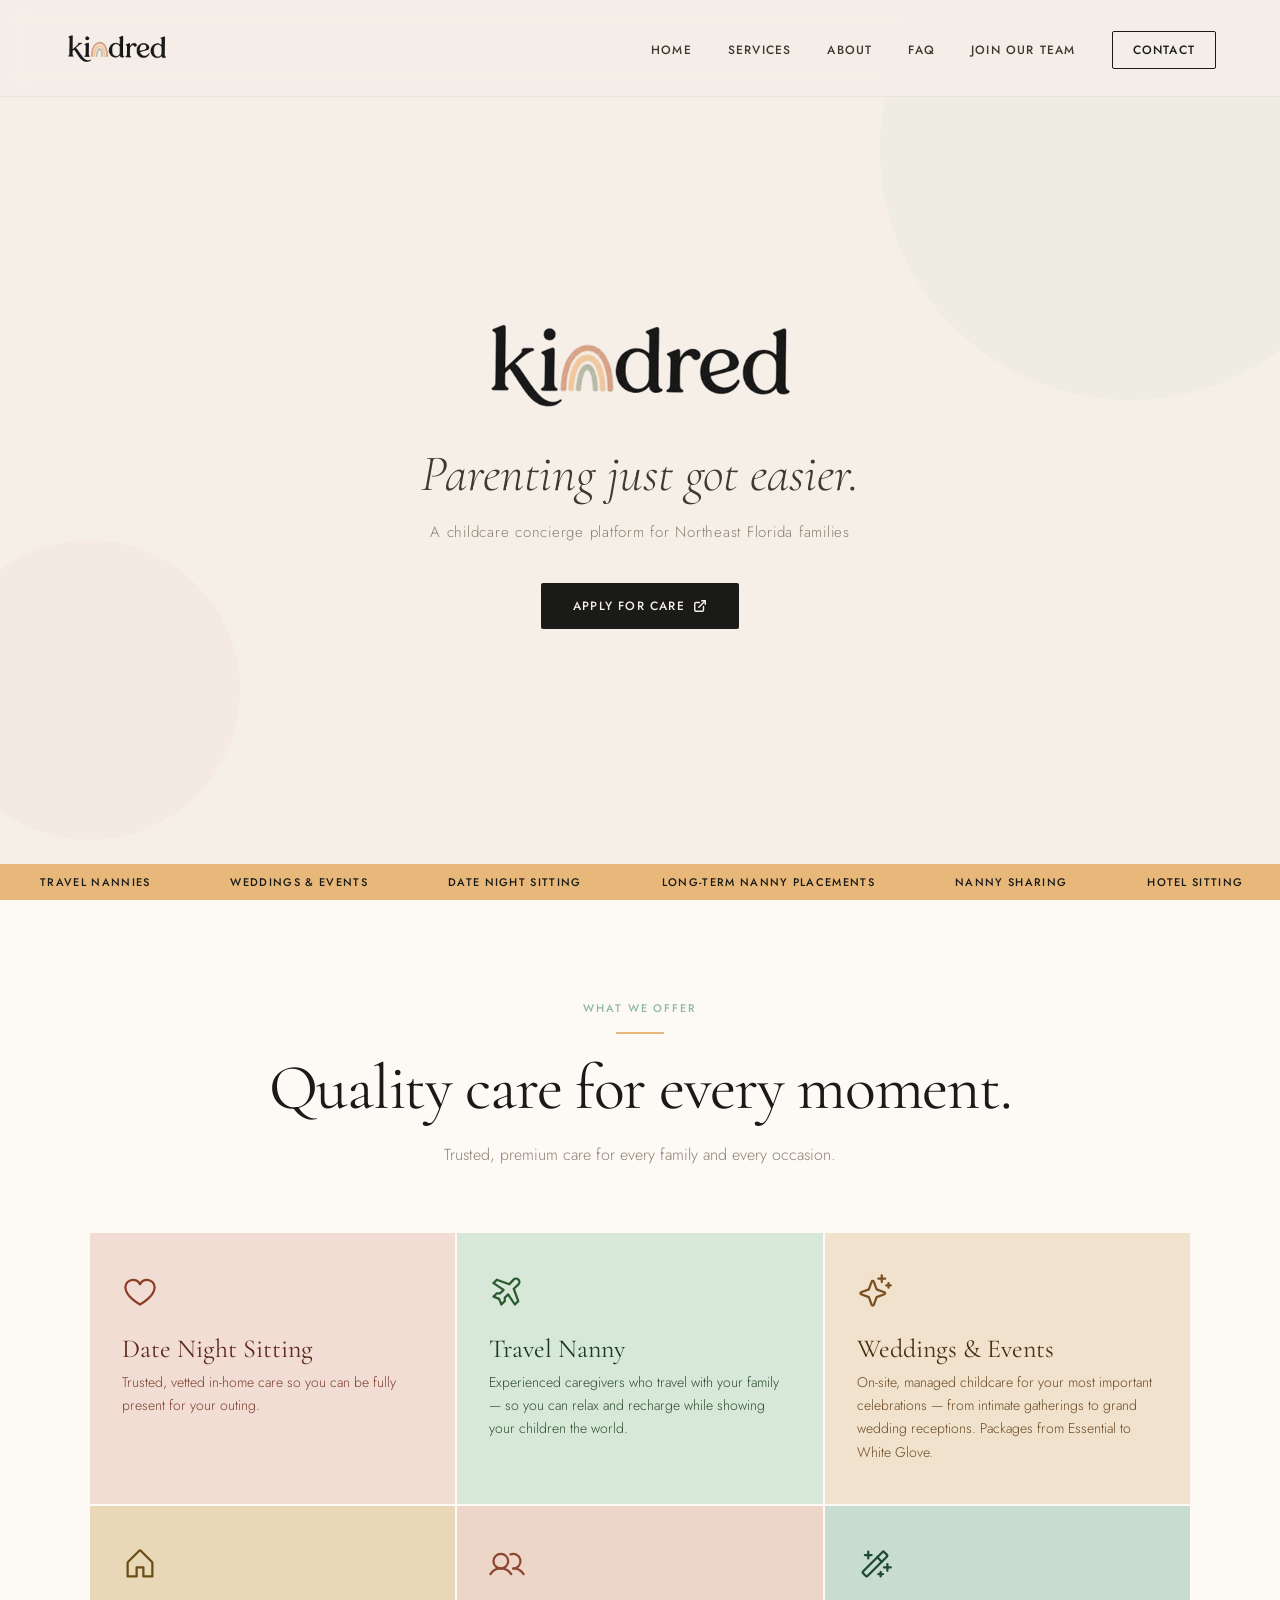
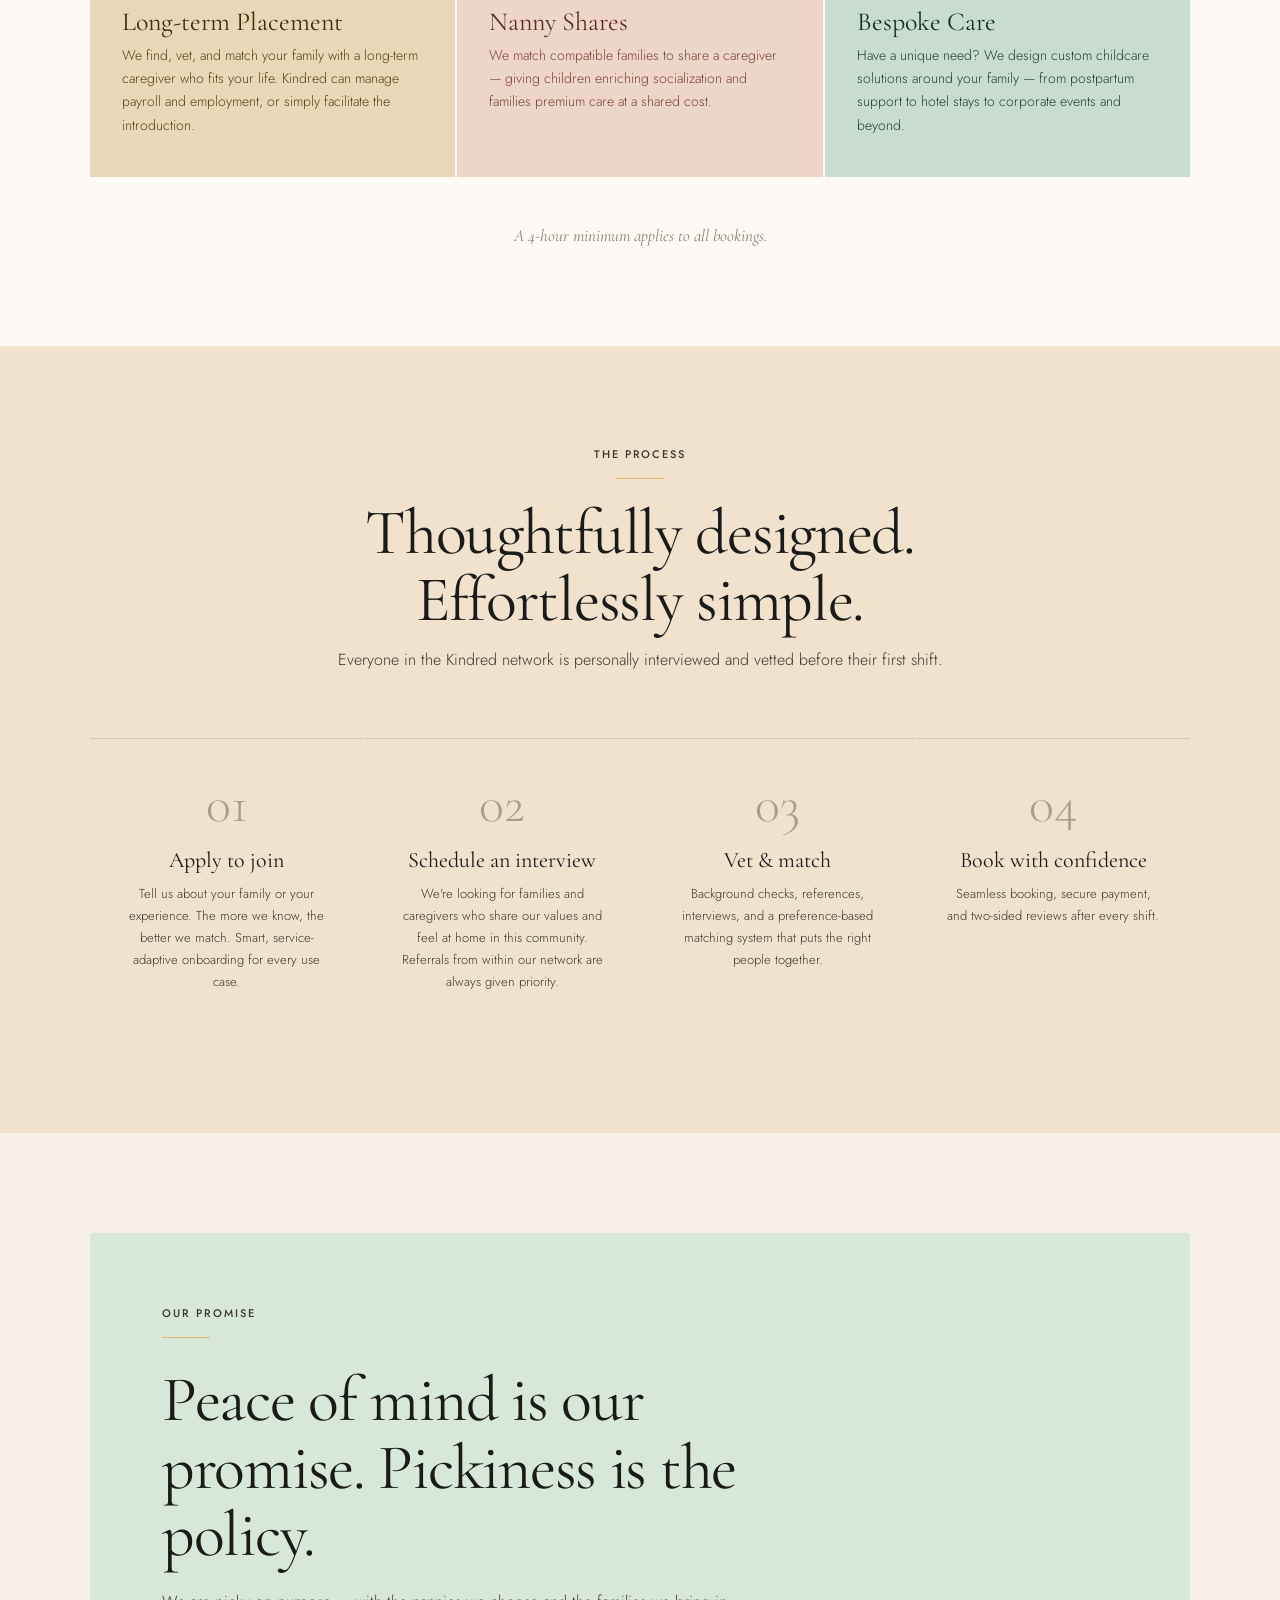
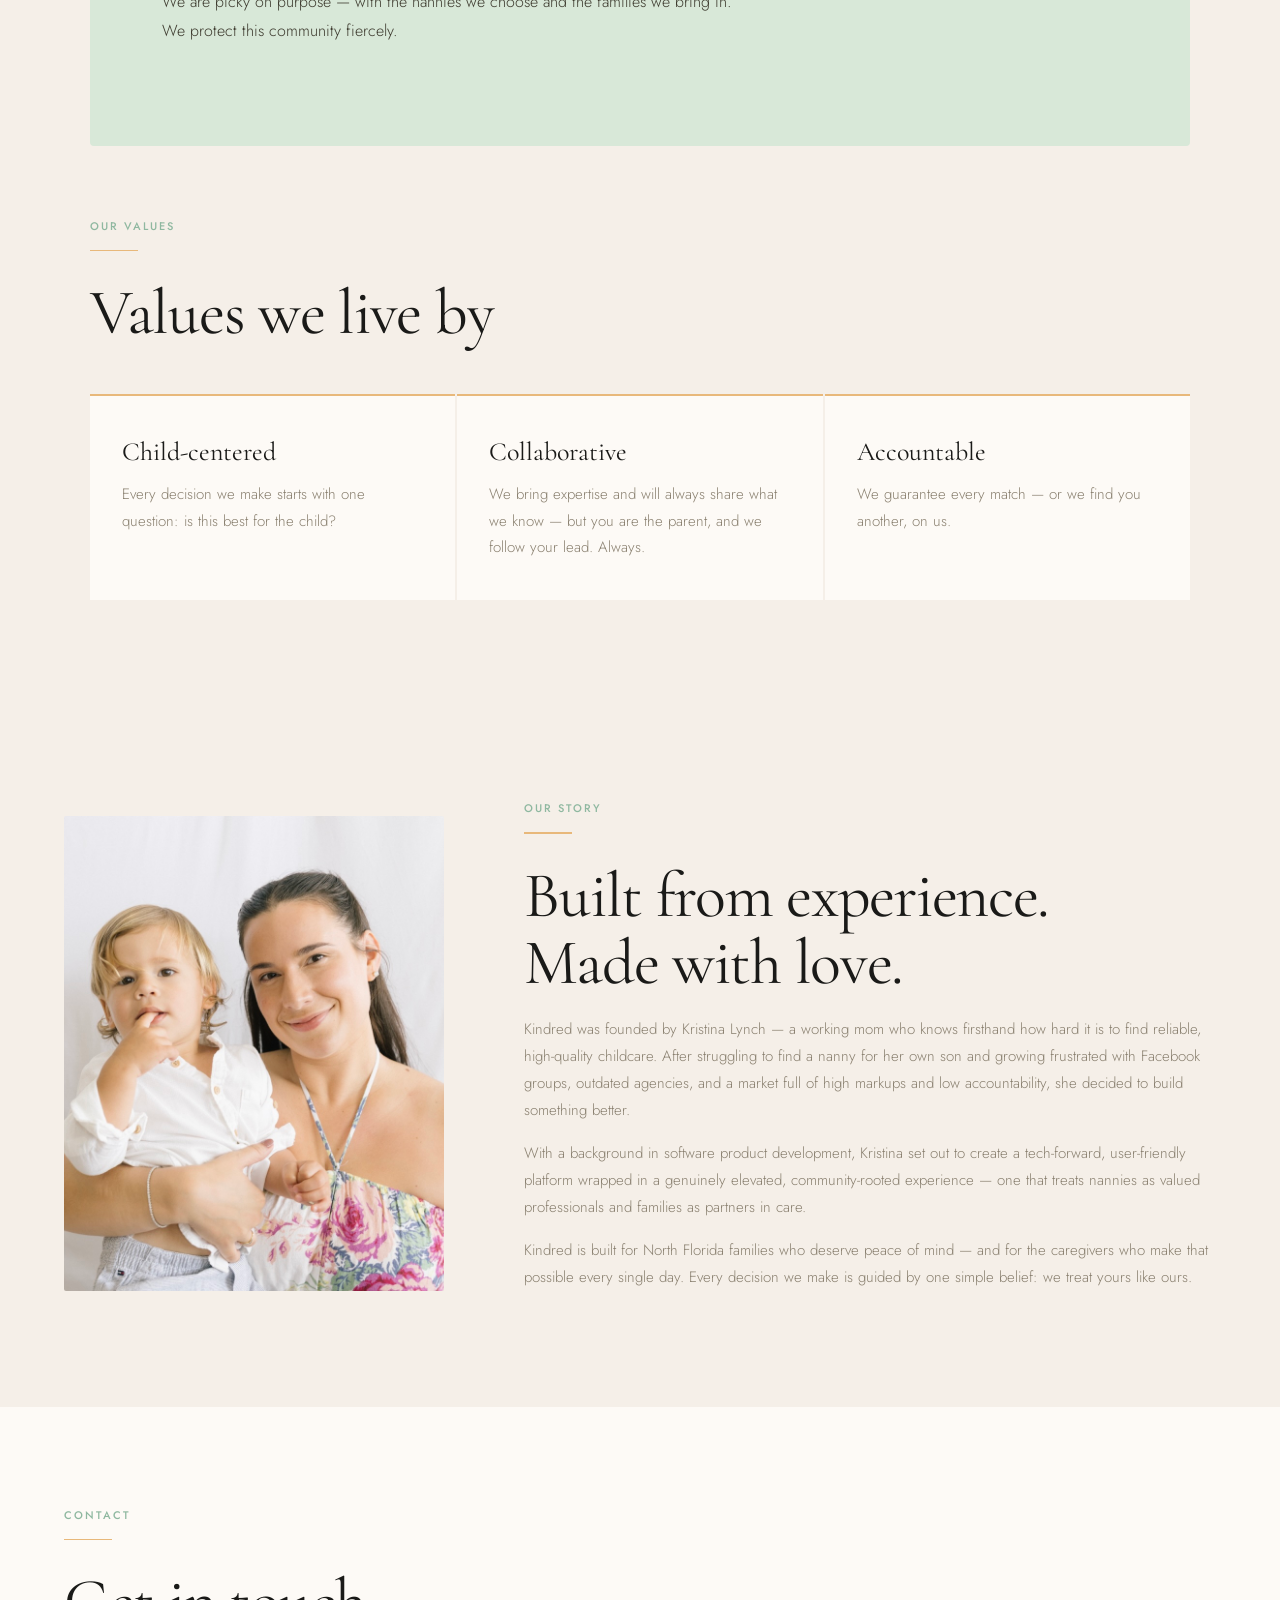
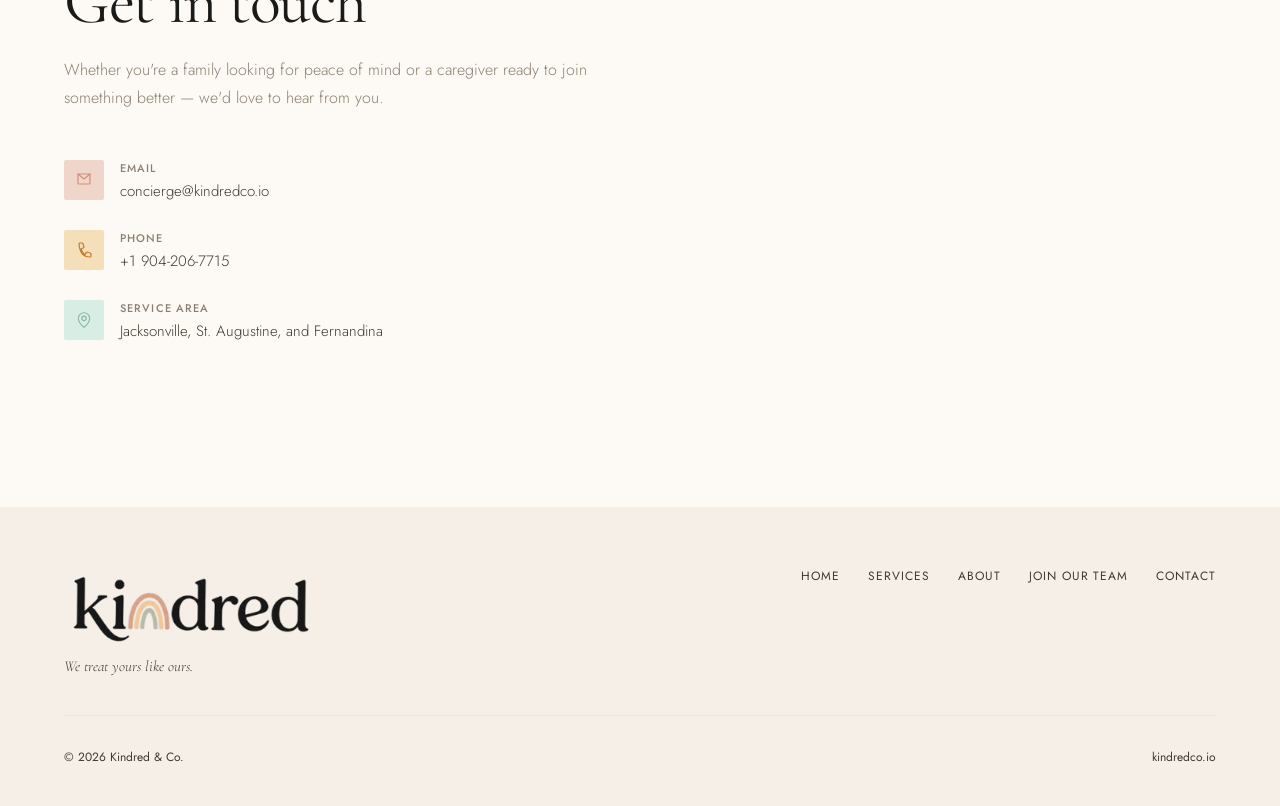
==== commit 683bc11f: "add FAQ page and FAQ nav link to all pages" ====
--- a/index.html
+++ b/index.html
@@ -25,6 +25,7 @@
         <li><a href="#home">Home</a></li>
         <li><a href="#services">Services</a></li>
         <li><a href="#about">About</a></li>
+        <li><a href="faq.html">FAQ</a></li>
         <li><a href="join.html">Join Our Team</a></li>
         <li><a class="nav-cta" href="#contact">Contact</a></li>
       </ul>
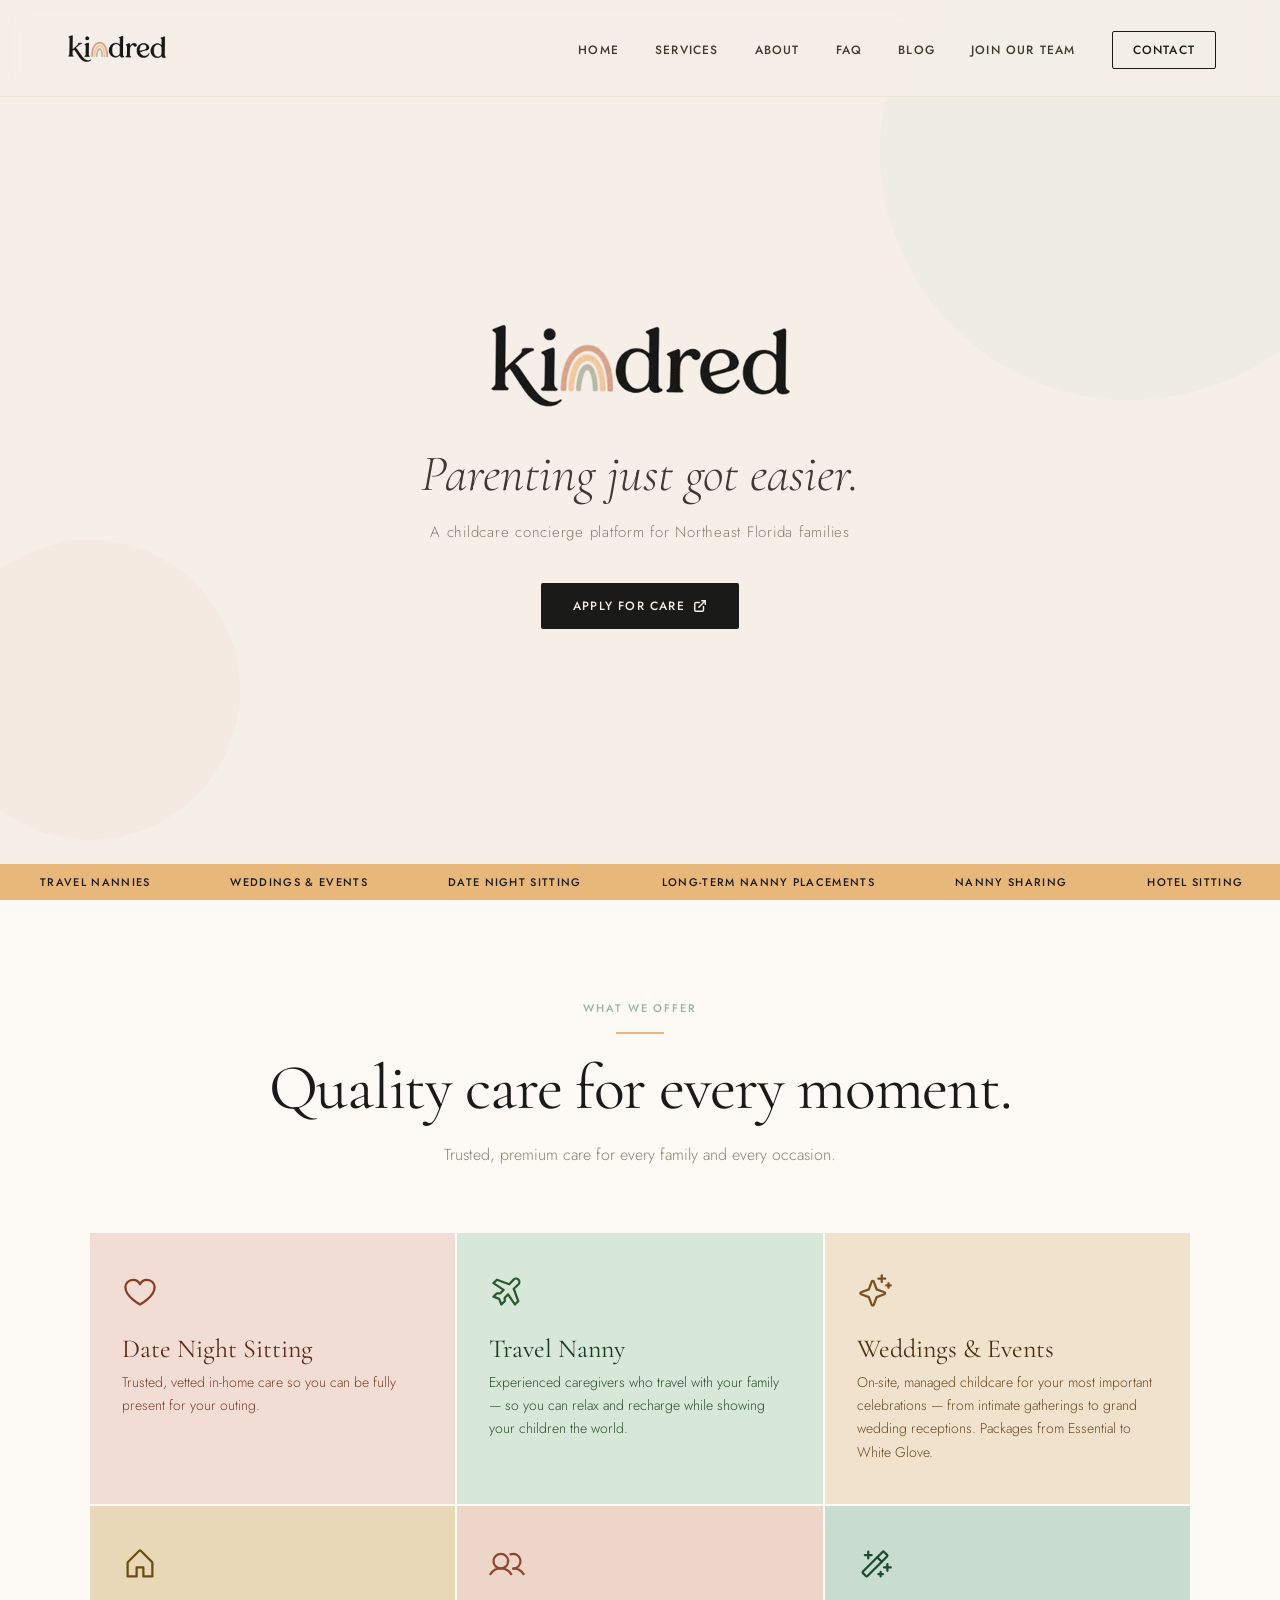
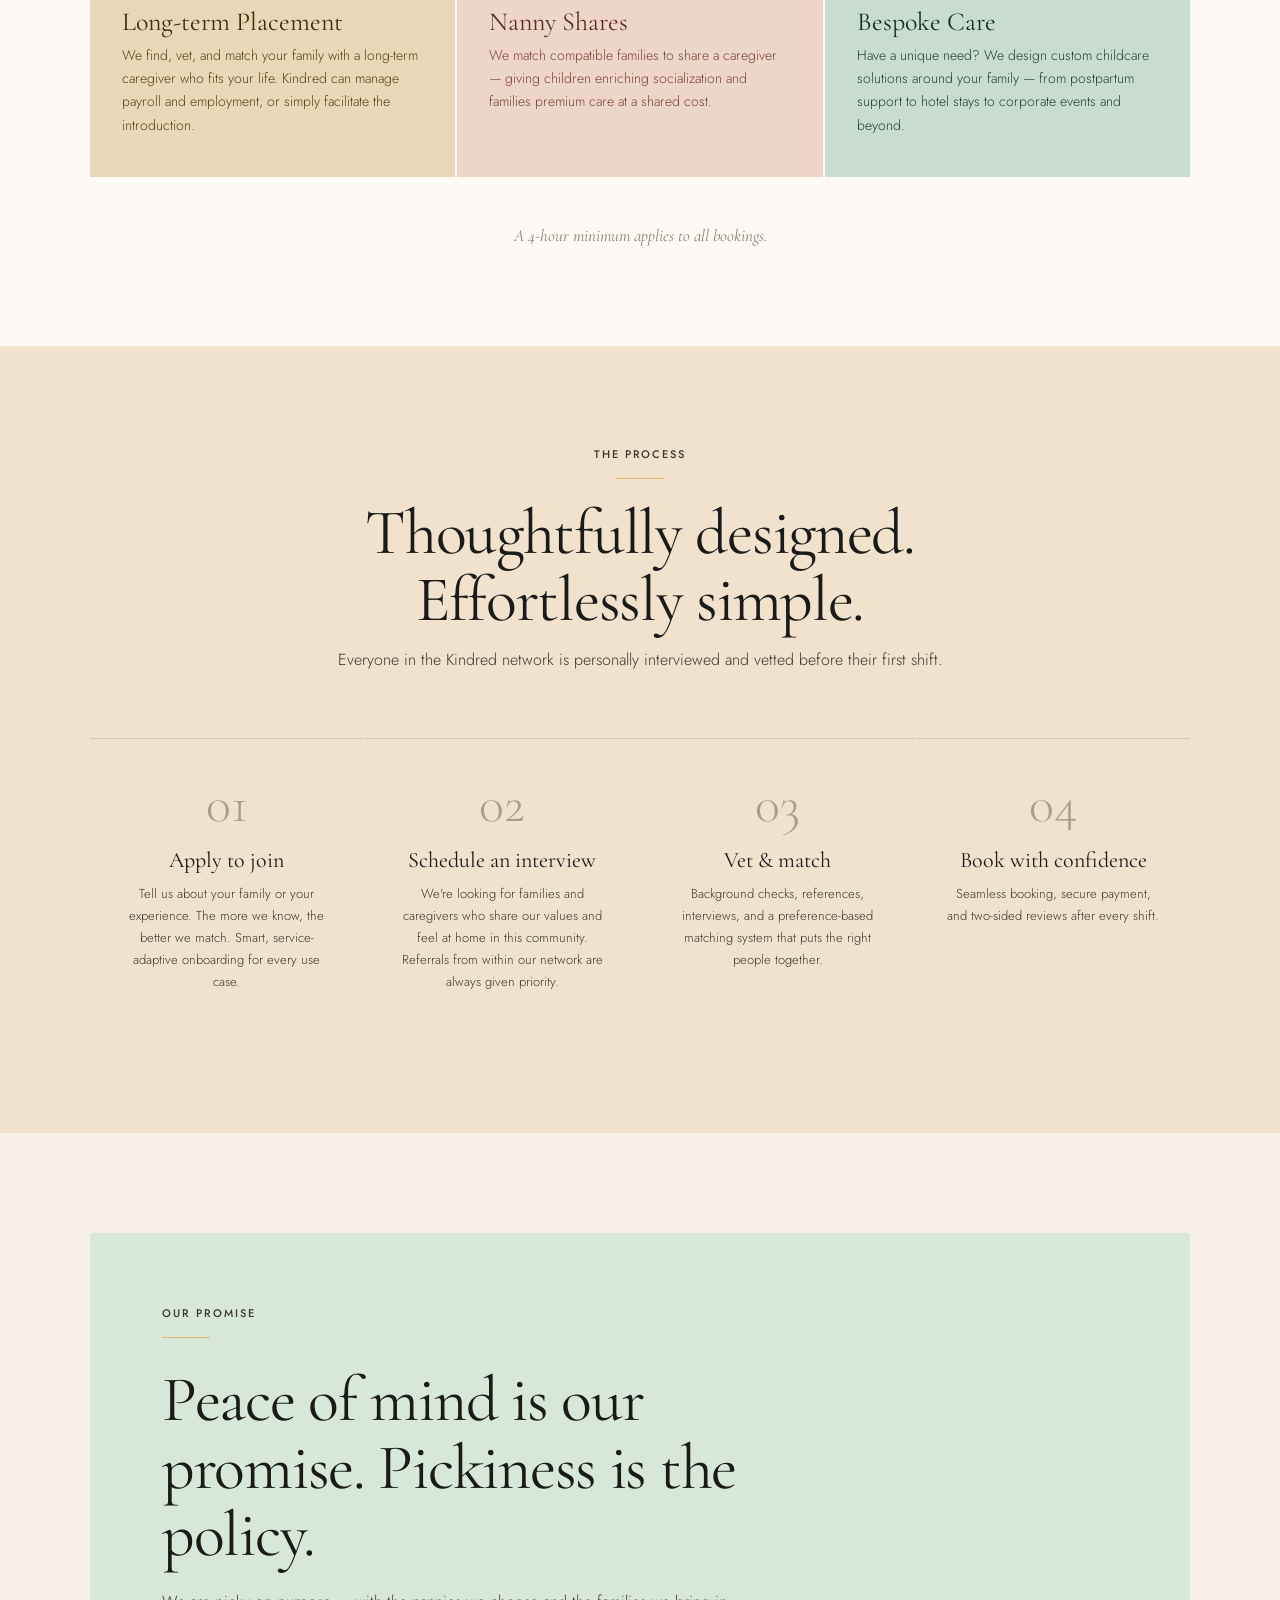
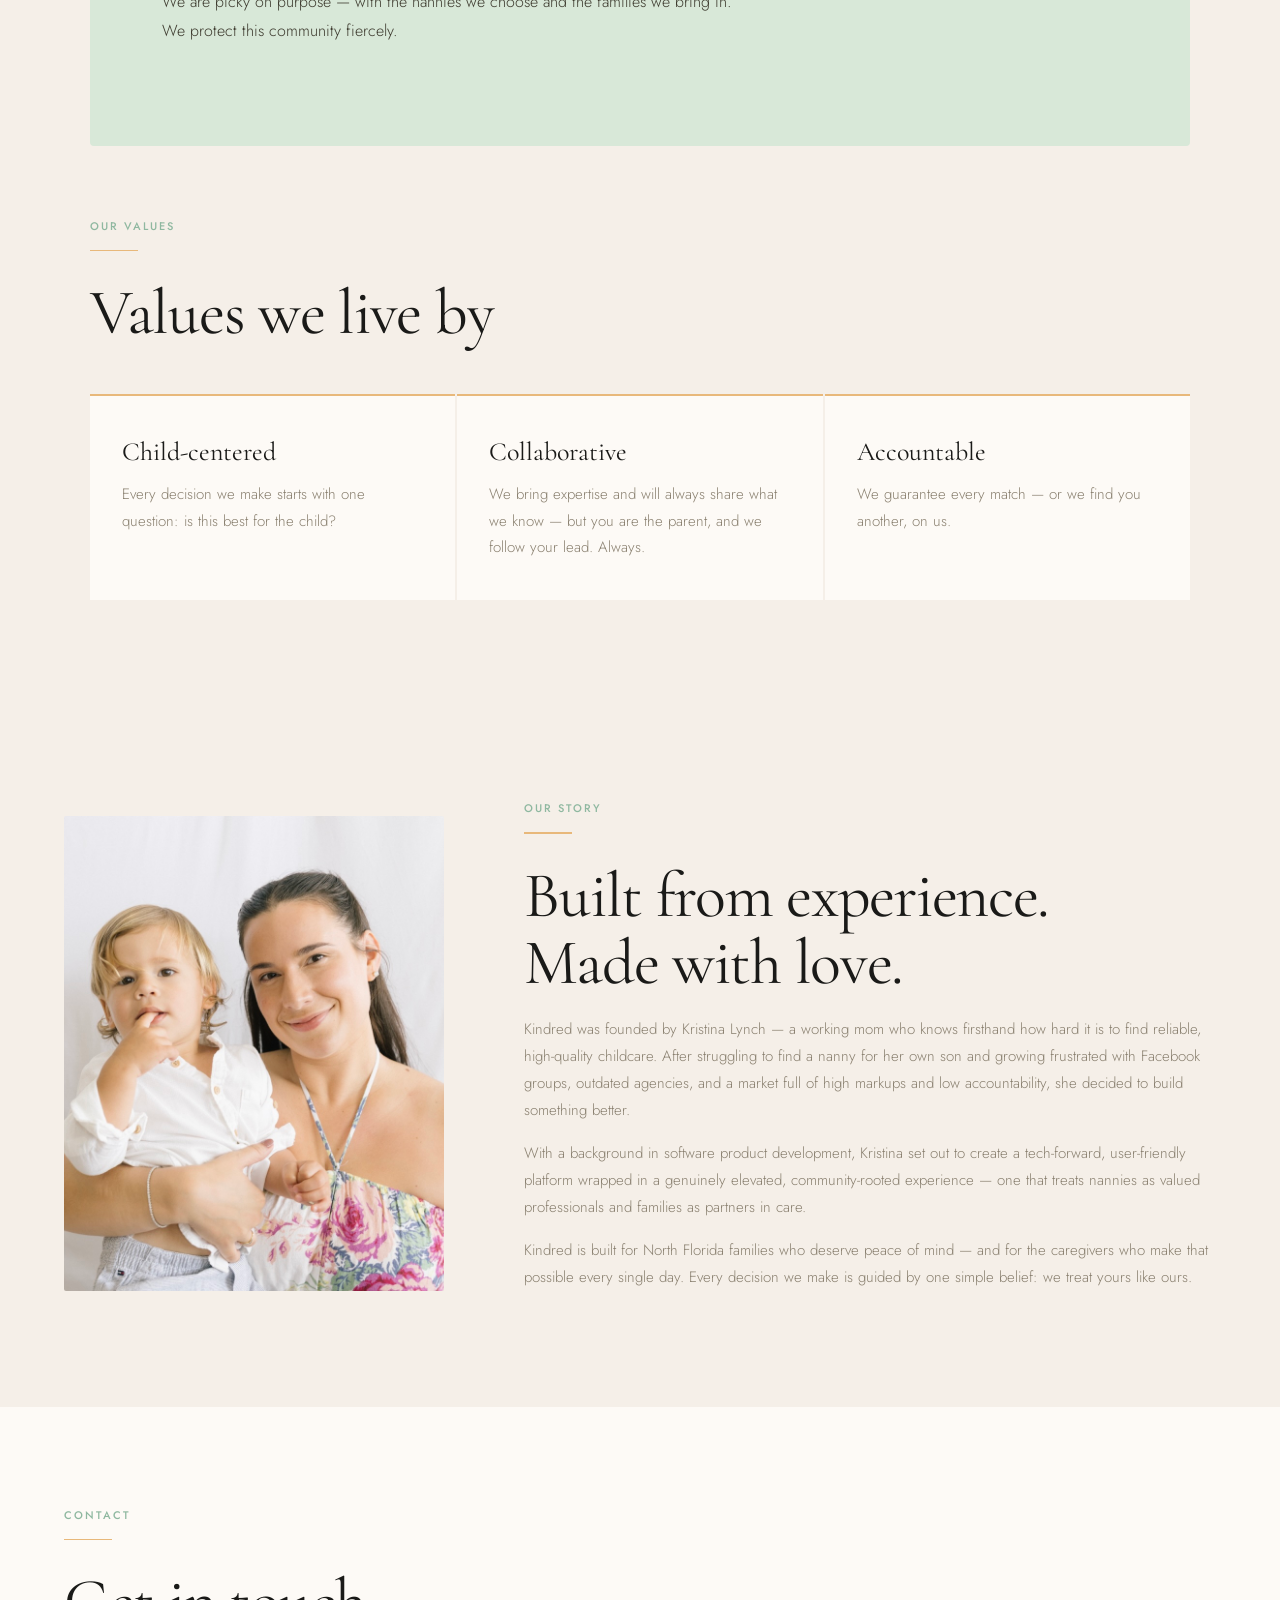
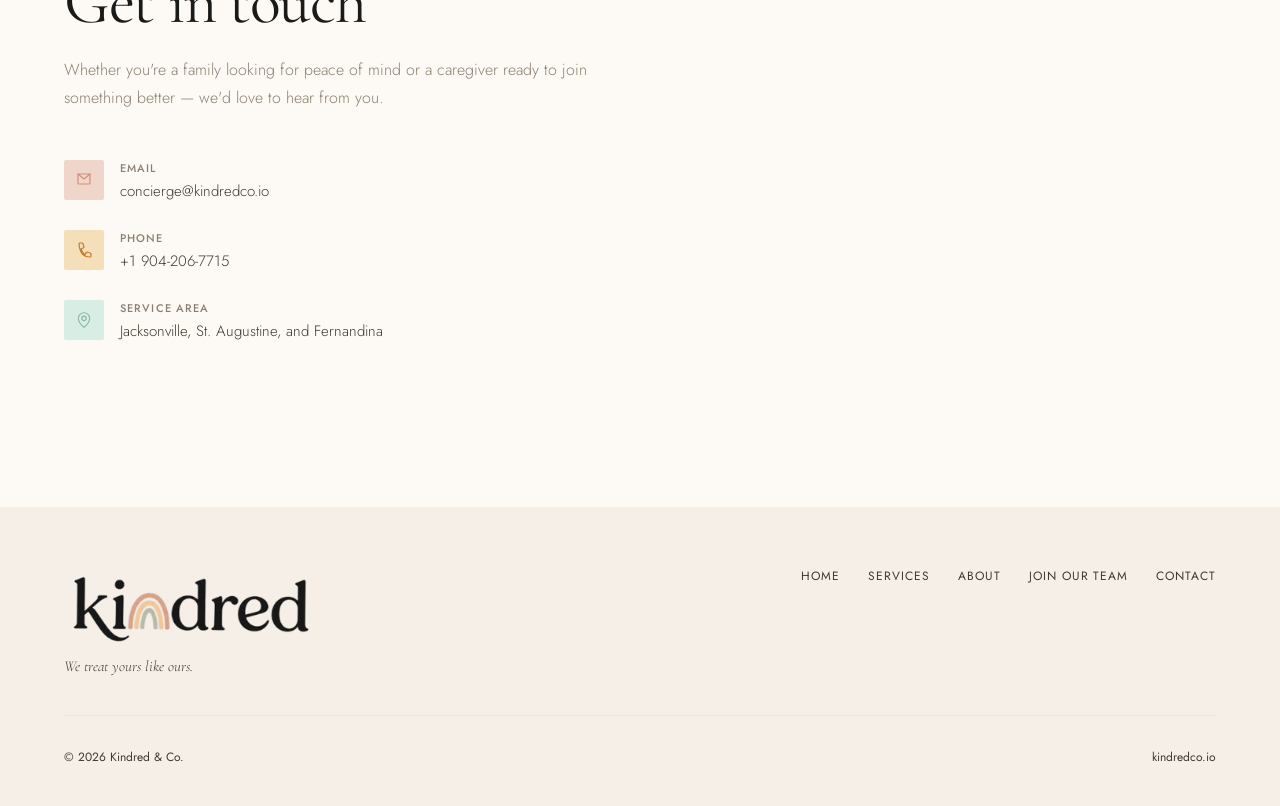
==== commit 539b13f1: "update pricing to 3-tier structure (Curated, Concierge, Access) and add Blog nav link" ====
--- a/index.html
+++ b/index.html
@@ -26,6 +26,7 @@
         <li><a href="#services">Services</a></li>
         <li><a href="#about">About</a></li>
         <li><a href="faq.html">FAQ</a></li>
+        <li><a href="https://kristinalynch.substack.com" target="_blank" rel="noopener noreferrer">Blog</a></li>
         <li><a href="join.html">Join Our Team</a></li>
         <li><a class="nav-cta" href="#contact">Contact</a></li>
       </ul>
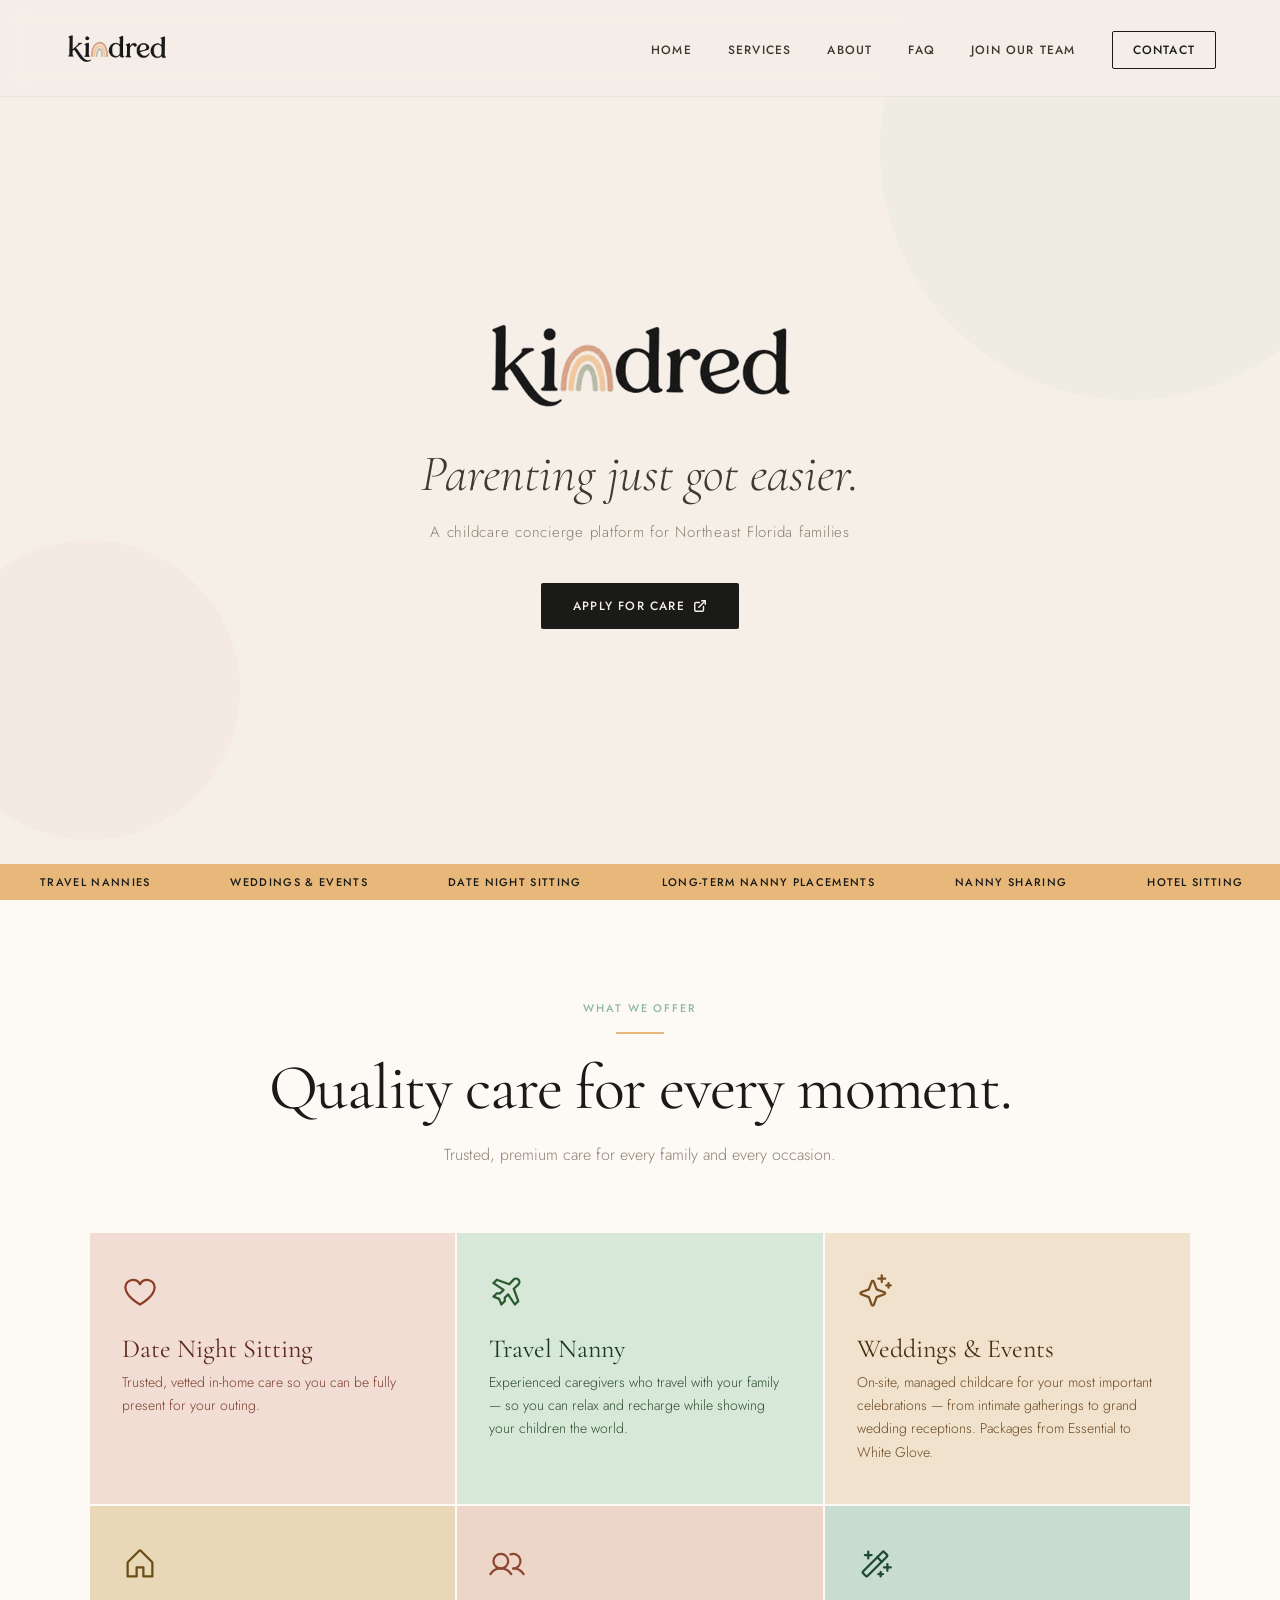
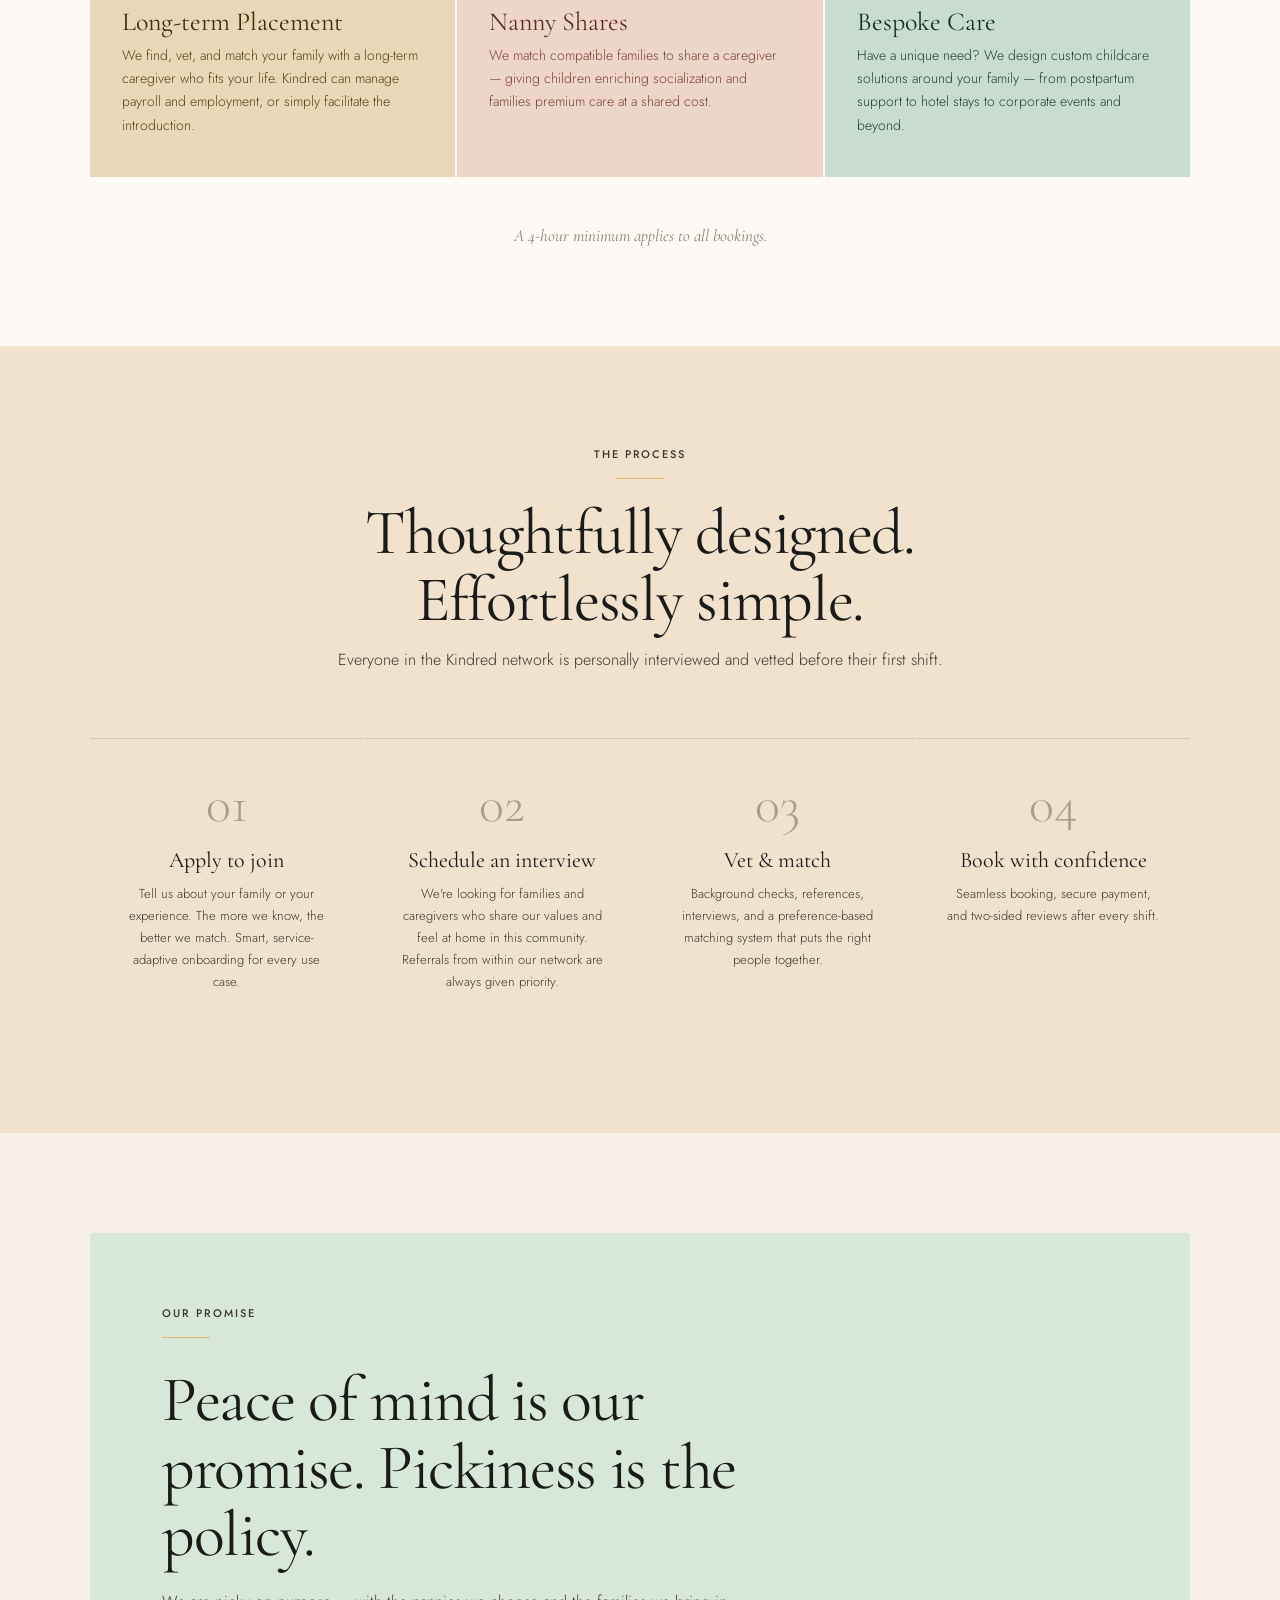
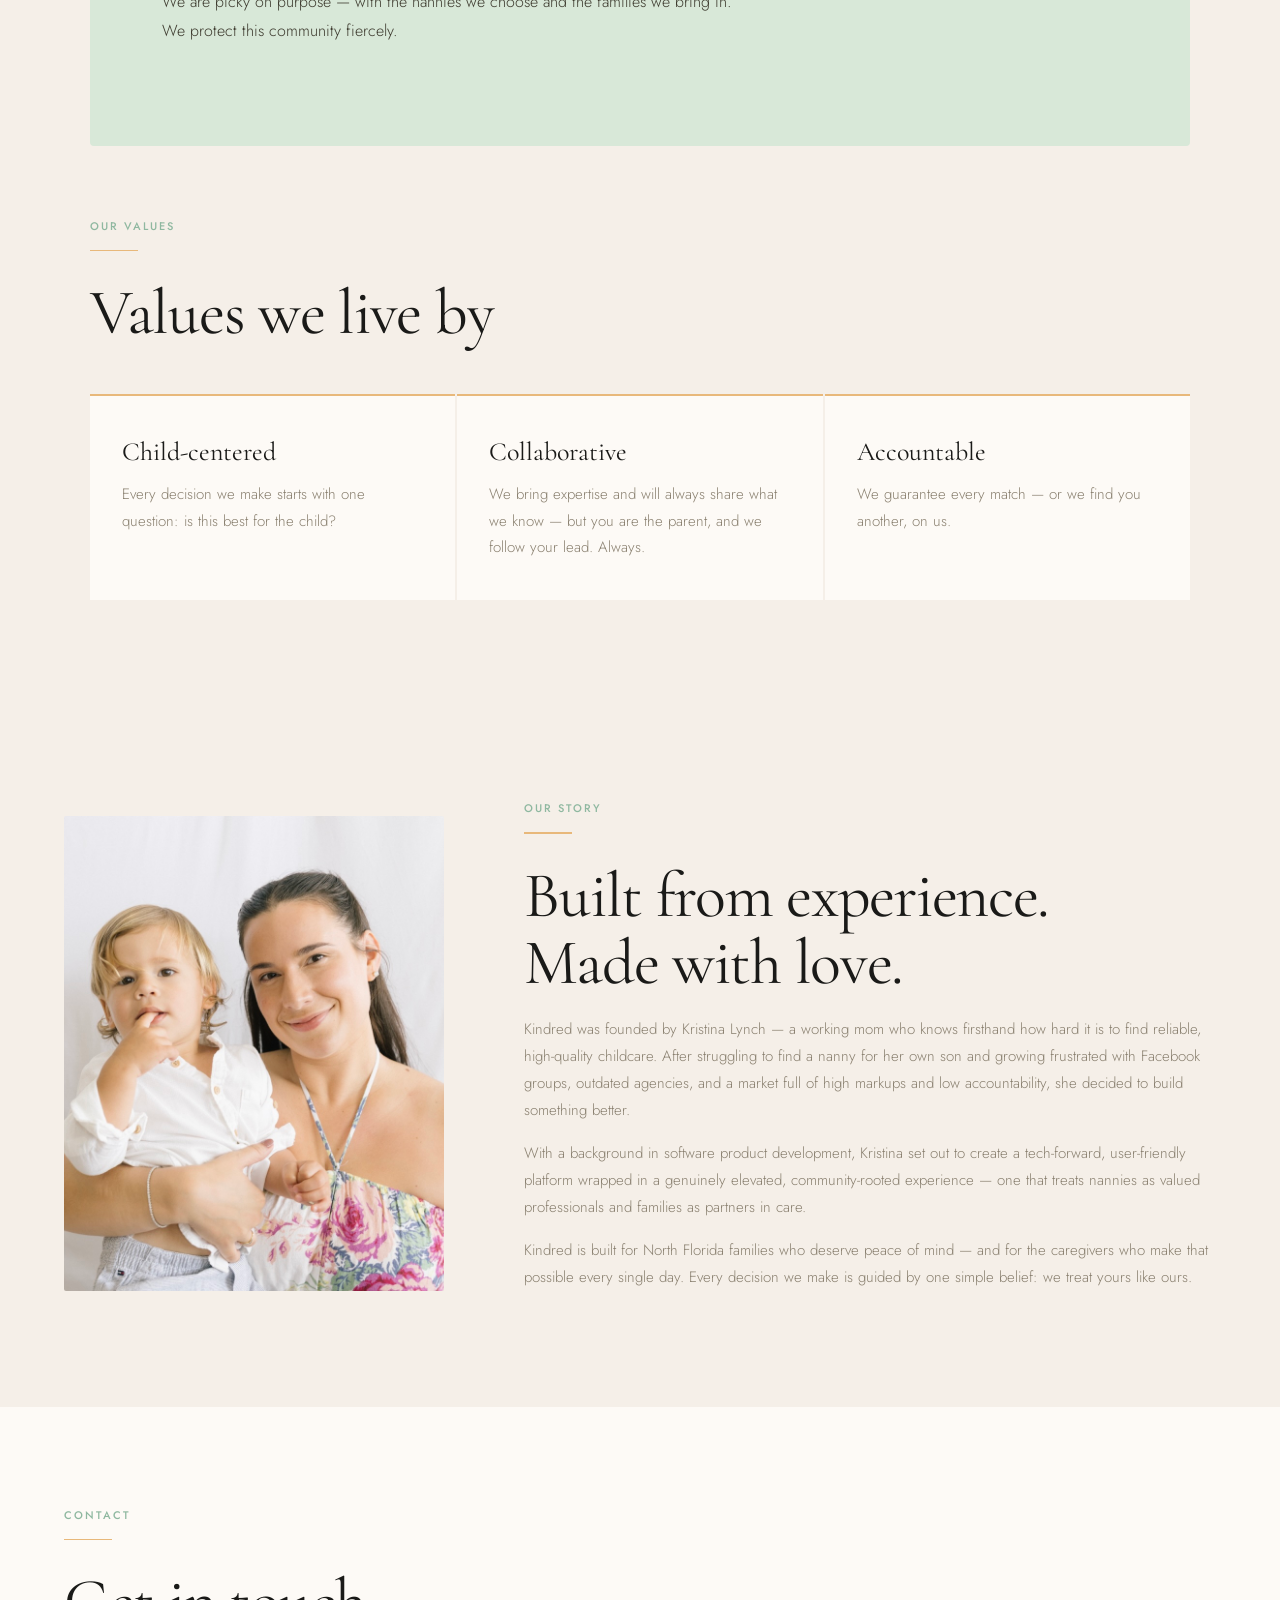
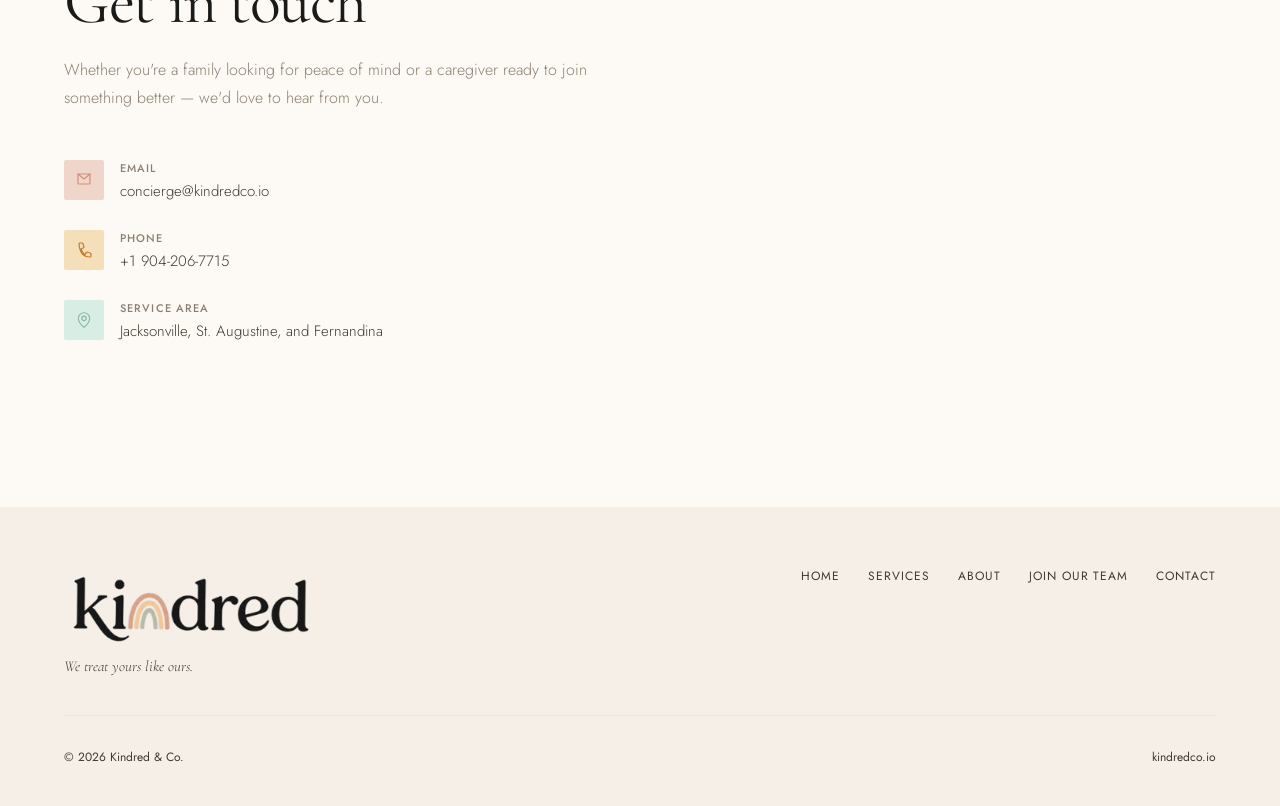
==== commit 9cad36a0: "Remove Access pricing tier and blog nav link - Remove Access ($150) pricing card from FAQ fees accor" ====
--- a/index.html
+++ b/index.html
@@ -26,7 +26,6 @@
         <li><a href="#services">Services</a></li>
         <li><a href="#about">About</a></li>
         <li><a href="faq.html">FAQ</a></li>
-        <li><a href="https://kristinalynch.substack.com" target="_blank" rel="noopener noreferrer">Blog</a></li>
         <li><a href="join.html">Join Our Team</a></li>
         <li><a class="nav-cta" href="#contact">Contact</a></li>
       </ul>
